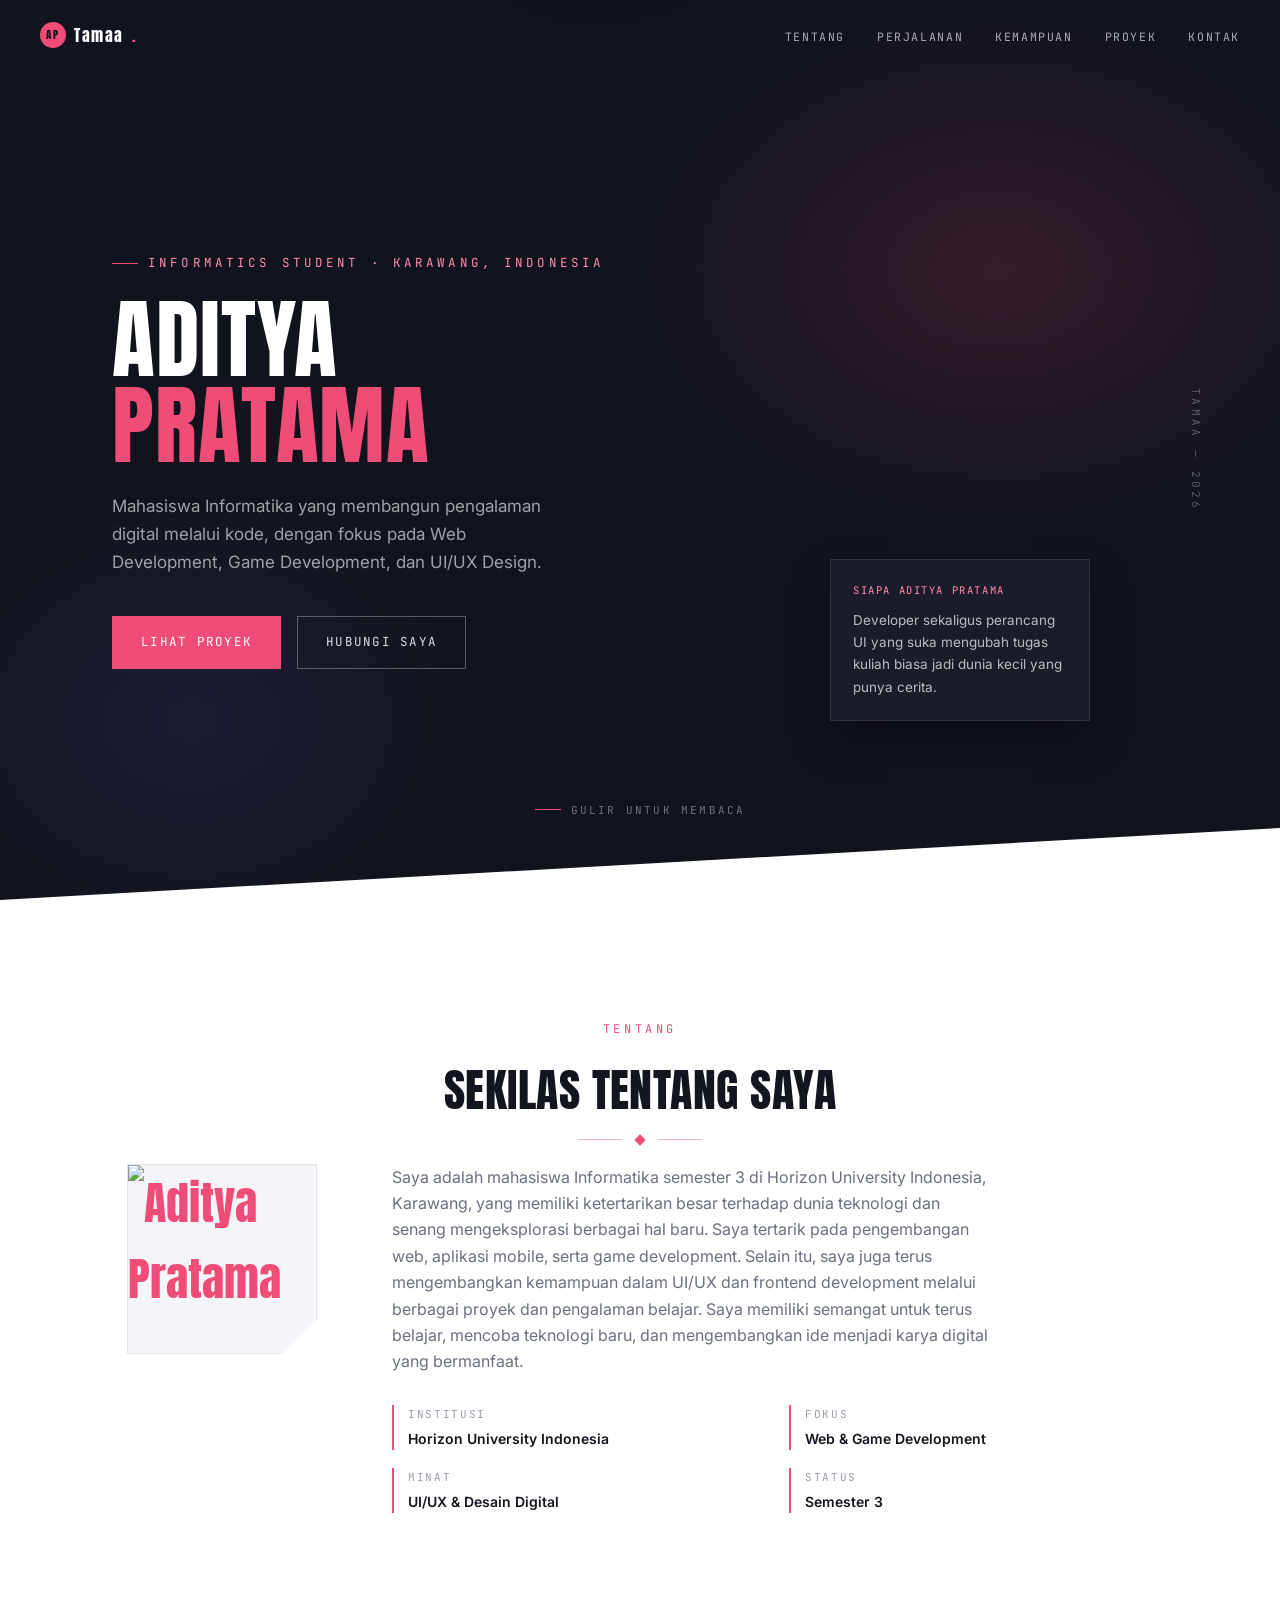
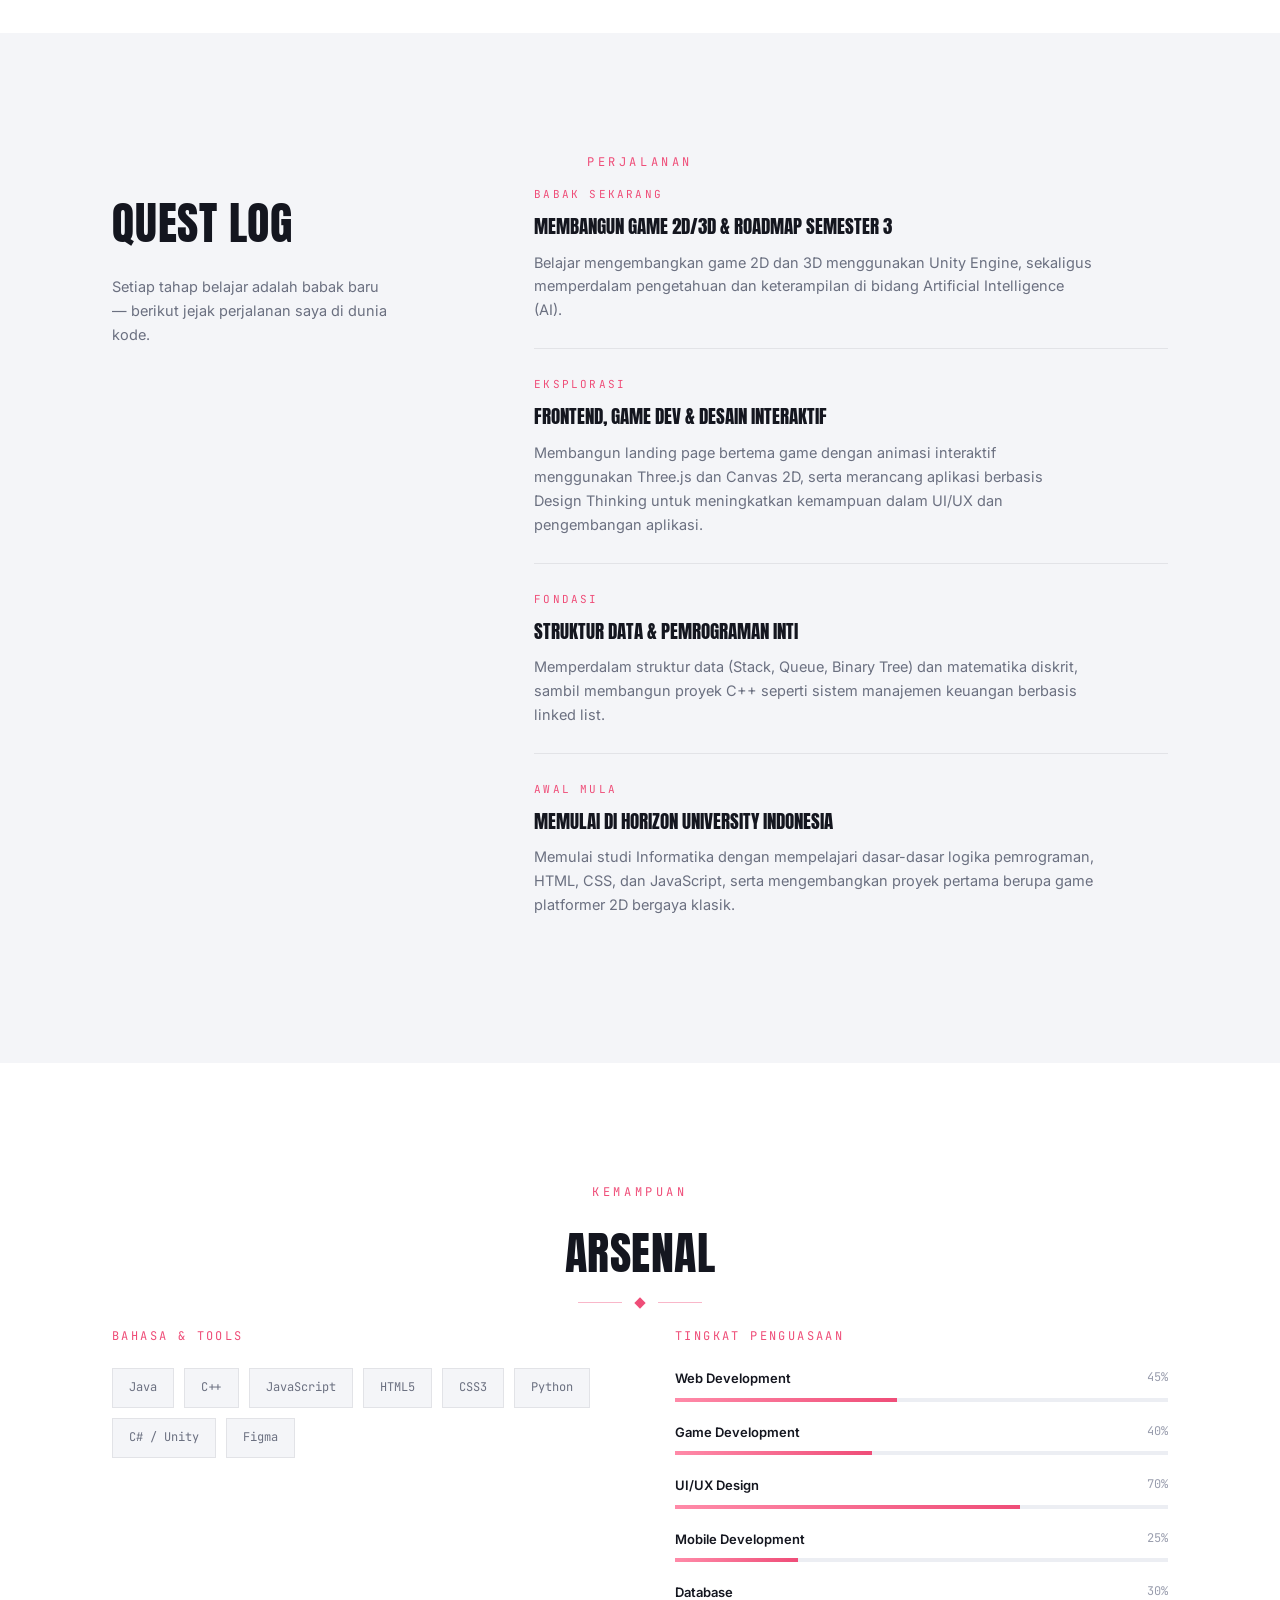
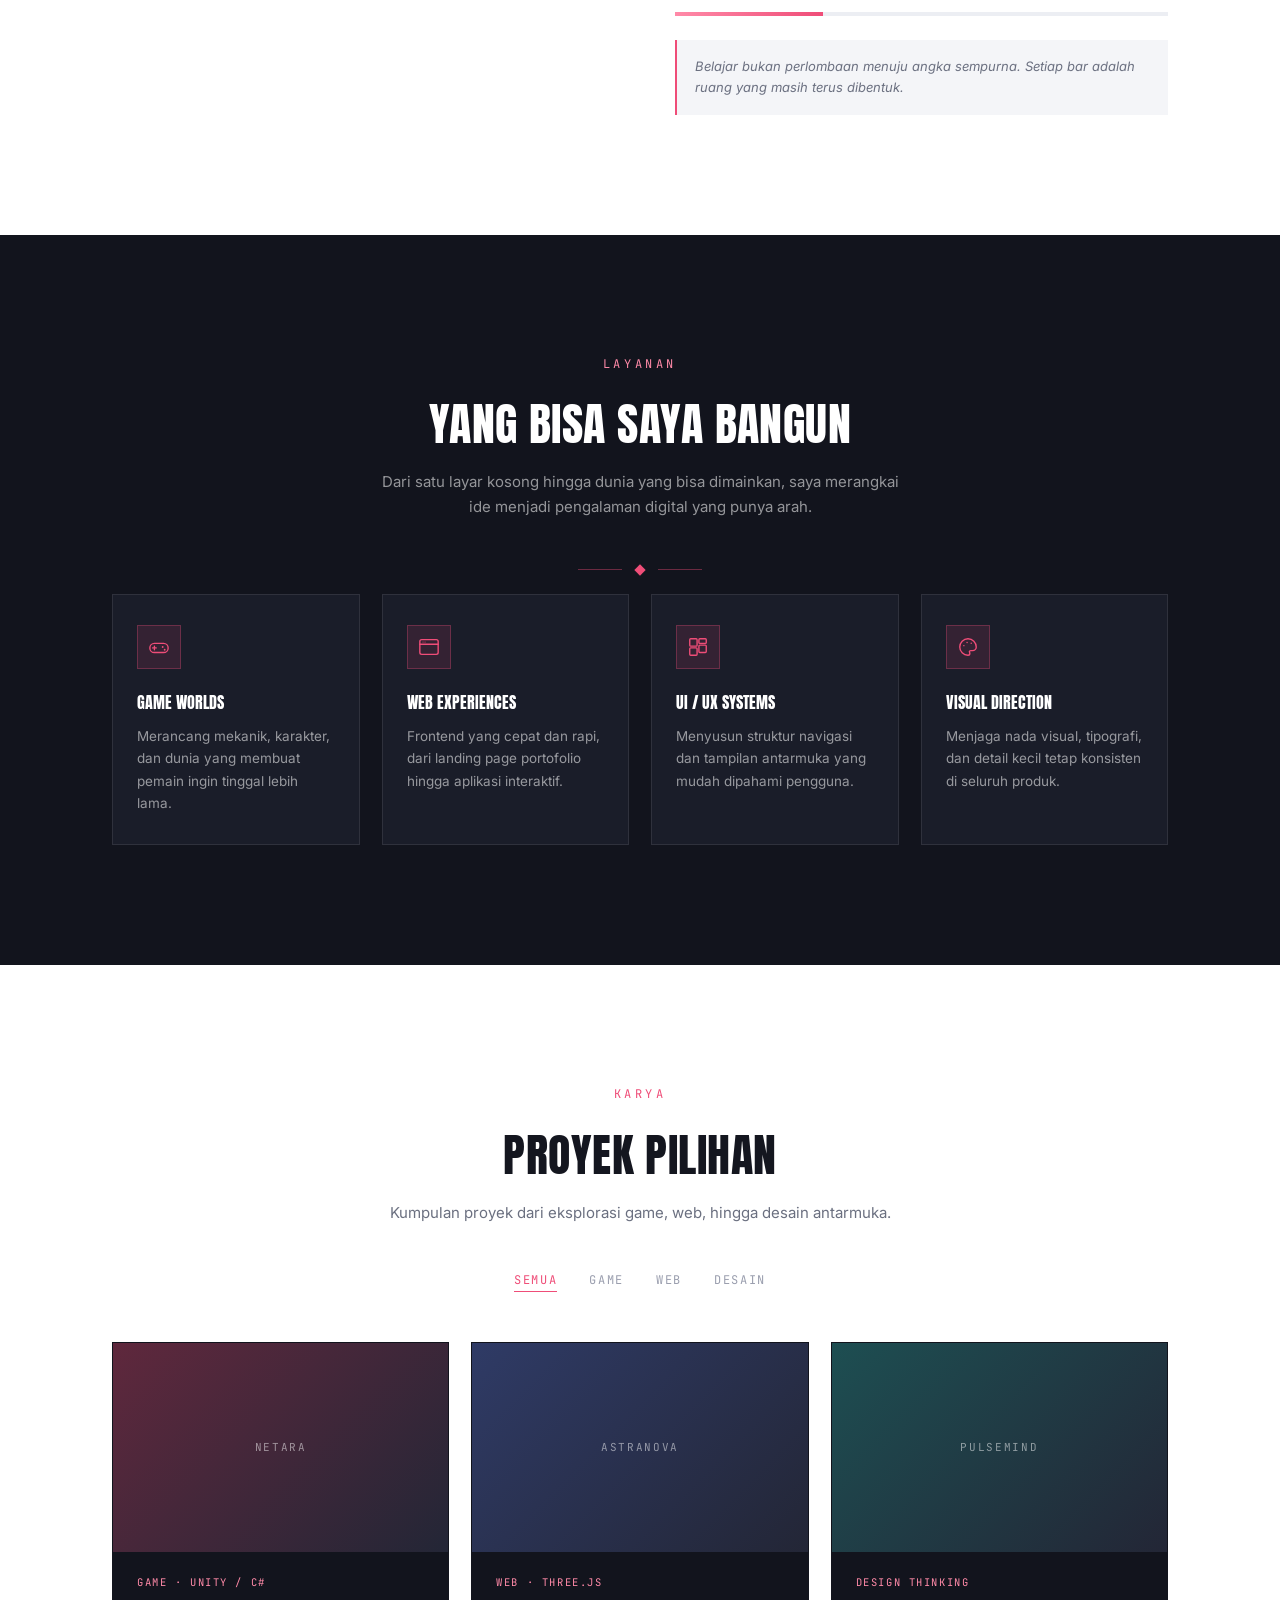
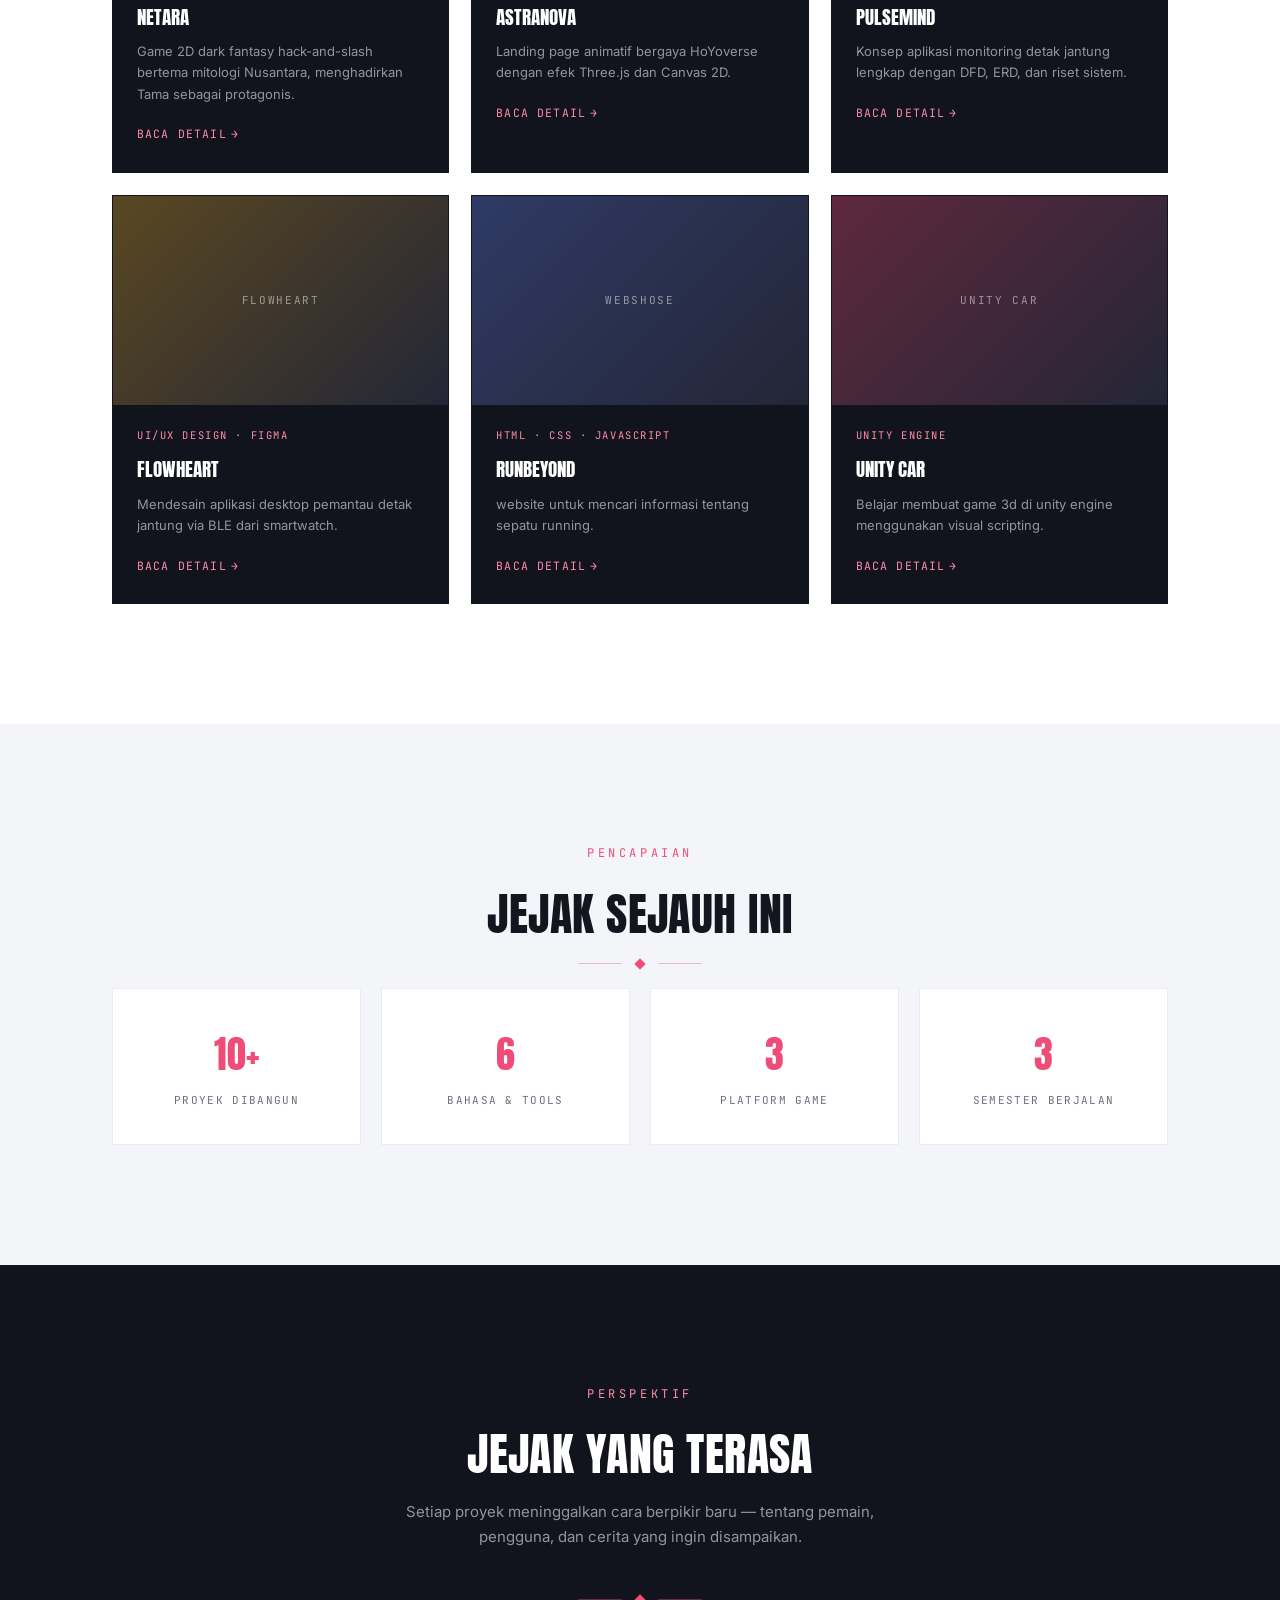
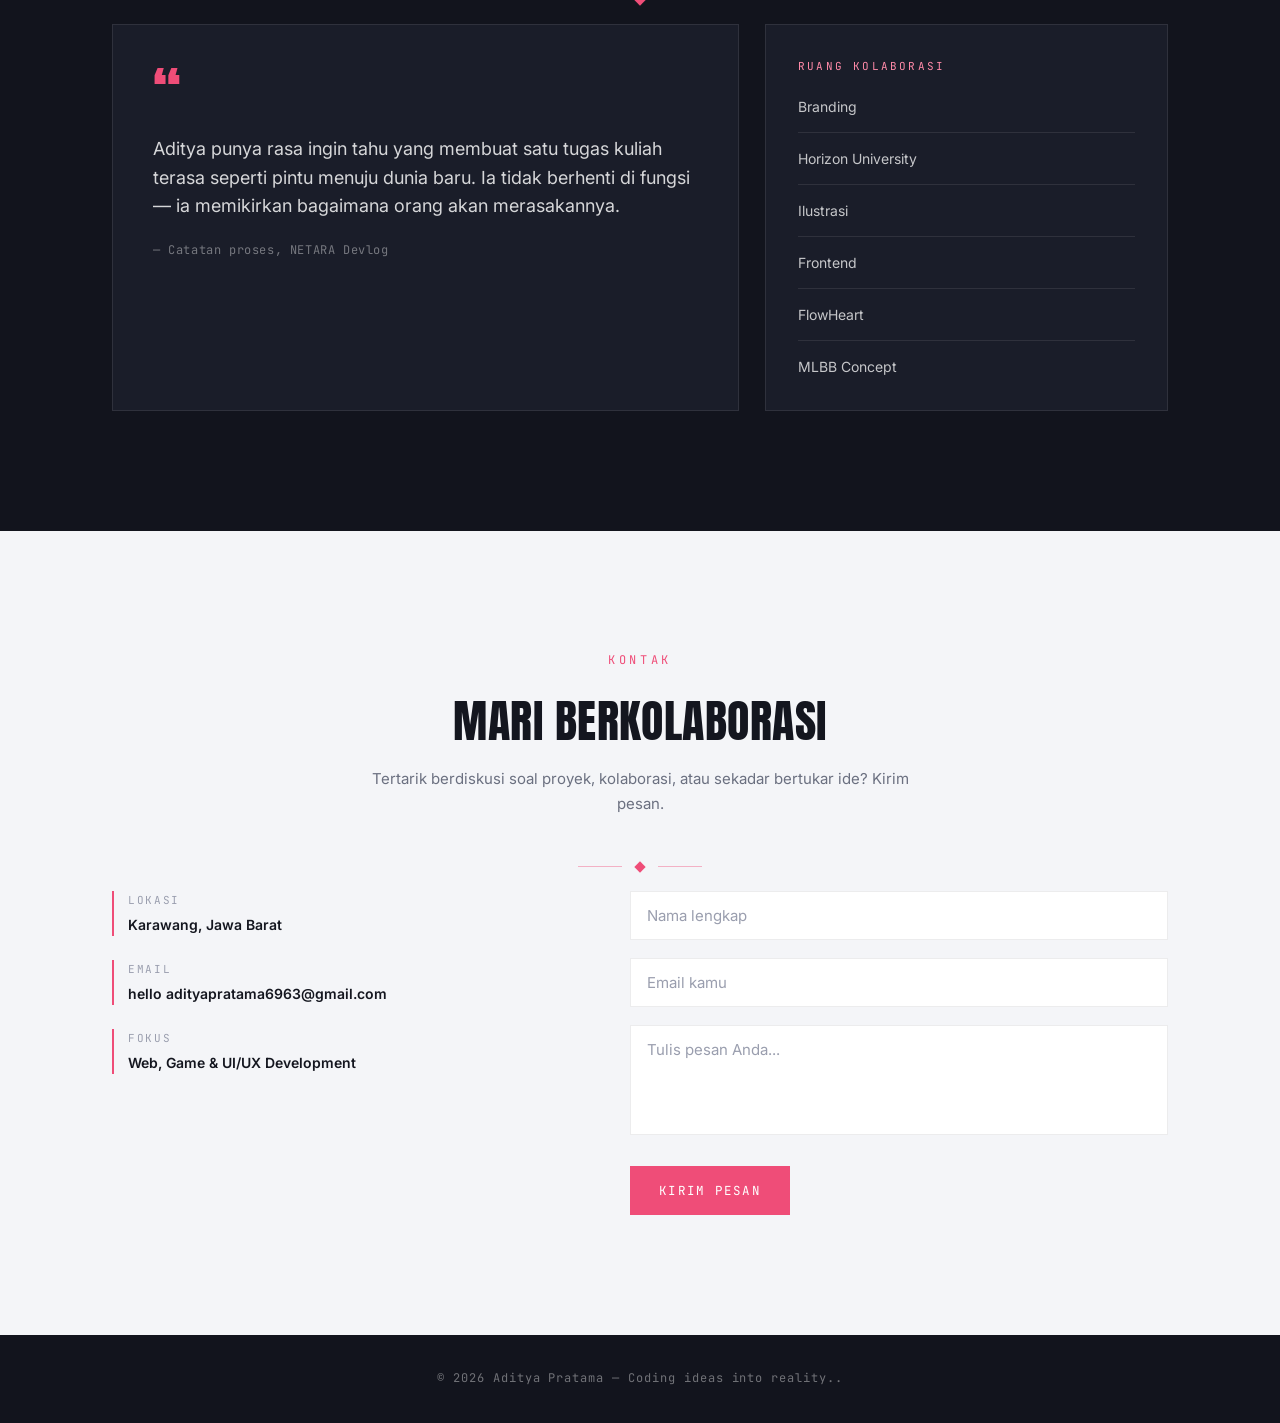
==== index.html @ a44cfbad "upload website" ====
<!DOCTYPE html>
<html lang="id">
<head>
<meta charset="UTF-8">
<meta name="viewport" content="width=device-width, initial-scale=1.0">
<title>Aditya Pratama — Developer & Game Designer</title>
<link rel="preconnect" href="https://fonts.googleapis.com">
<link href="https://fonts.googleapis.com/css2?family=Anton&family=Inter:wght@400;500;600;700;800&family=JetBrains+Mono:wght@400;500;600;700&display=swap" rel="stylesheet">
<link rel="stylesheet" href="style.css">
</head>
<body>

<header id="siteHeader">
  <a href="#" class="logo"><span class="logo-mark">AP</span> Tamaa<span class="dot">.</span></a>
  <nav id="nav">
    <ul>
      <li><a href="#about">Tentang</a></li>
      <li><a href="#quests">Perjalanan</a></li>
      <li><a href="#arsenal">Kemampuan</a></li>
      <li><a href="#projects">Proyek</a></li>
      <li><a href="#contact">Kontak</a></li>
    </ul>
  </nav>
  <button class="nav-toggle" id="navToggle" aria-label="Buka menu">
    <span></span><span></span><span></span>
  </button>
</header>

<section class="hero">
  <div class="hero-glow" aria-hidden="true"></div>
  <div class="hero-side-label" aria-hidden="true">TAMAA — 2026</div>
  <div class="hero-inner">
    <div class="hero-main">
      <div class="hero-tag">Informatics Student · Karawang, Indonesia</div>
      <h1 class="hero-name">Aditya<br><span class="accent">Pratama</span></h1>
      <p class="hero-role">Mahasiswa Informatika yang membangun pengalaman digital melalui kode, dengan fokus pada Web Development, Game Development, dan UI/UX Design.</p>
      <div class="hero-actions">
        <a href="#projects" class="btn">Lihat Proyek</a>
        <a href="#contact" class="btn ghost">Hubungi Saya</a>
      </div>
    </div>
    <div class="hero-visual">
      <div class="hero-photo" aria-hidden="true">
        <img src="images/aditya-pratama.png" alt="Aditya Pratama">
      </div>
      <div class="floating-card">
        <span class="fc-eyebrow">Siapa Aditya Pratama</span>
        <p>Developer sekaligus perancang UI yang suka mengubah tugas kuliah biasa jadi dunia kecil yang punya cerita.</p>
      </div>
    </div>
  </div>
  <div class="hero-scroll"><div class="line"></div>Gulir untuk membaca</div>
</section>

<section id="about">
  <div class="wrap">
    <span class="eyebrow">Tentang</span>
    <h2 class="section-title">Sekilas Tentang Saya</h2>
    <div class="ornament"><div class="bar"></div><div class="gem"></div><div class="bar"></div></div>

    <div class="about-grid reveal">
      <div class="avatar-wrap">
        <div class="avatar"><img src="images/aditya-avatar.jpg" alt="Aditya Pratama"></div>
      </div>
      <div class="about-text">
        <p>Saya adalah mahasiswa Informatika semester 3 di Horizon University Indonesia, Karawang, yang memiliki ketertarikan besar terhadap dunia teknologi dan senang mengeksplorasi berbagai hal baru. Saya tertarik pada pengembangan web, aplikasi mobile, serta game development. Selain itu, saya juga terus mengembangkan kemampuan dalam UI/UX dan frontend development melalui berbagai proyek dan pengalaman belajar. Saya memiliki semangat untuk terus belajar, mencoba teknologi baru, dan mengembangkan ide menjadi karya digital yang bermanfaat.
</p>
        <div class="about-facts">
          <div class="fact"><div class="k">Institusi</div><div class="v">Horizon University Indonesia</div></div>
          <div class="fact"><div class="k">Fokus</div><div class="v">Web & Game Development</div></div>
          <div class="fact"><div class="k">Minat</div><div class="v">UI/UX & Desain Digital</div></div>
          <div class="fact"><div class="k">Status</div><div class="v">Semester 3</div></div>
        </div>
      </div>
    </div>
  </div>
</section>

<section id="quests" class="questlog">
  <div class="wrap">
    <span class="eyebrow">Perjalanan</span>
    <div class="quest-layout reveal">
      <div class="quest-intro">
        <h2 class="section-title left">Quest Log</h2>
        <p>Setiap tahap belajar adalah babak baru — berikut jejak perjalanan saya di dunia kode.</p>
      </div>
      <div class="quest-list">
        <div class="quest">
          <div class="quest-chapter">Babak Sekarang</div>
          <h3>Membangun Game 2D/3D & Roadmap Semester 3</h3>
          <p>Belajar mengembangkan game 2D dan 3D menggunakan Unity Engine, sekaligus memperdalam pengetahuan dan keterampilan di bidang Artificial Intelligence (AI).</p>
        </div>
        <div class="quest">
          <div class="quest-chapter">Eksplorasi</div>
          <h3>Frontend, Game Dev & Desain Interaktif</h3>
          <p>Membangun landing page bertema game dengan animasi interaktif menggunakan Three.js dan Canvas 2D, serta merancang aplikasi berbasis Design Thinking untuk meningkatkan kemampuan dalam UI/UX dan pengembangan aplikasi.</p>
        </div>
        <div class="quest">
          <div class="quest-chapter">Fondasi</div>
          <h3>Struktur Data & Pemrograman Inti</h3>
          <p>Memperdalam struktur data (Stack, Queue, Binary Tree) dan matematika diskrit, sambil membangun proyek C++ seperti sistem manajemen keuangan berbasis linked list.</p>
        </div>
        <div class="quest">
          <div class="quest-chapter">Awal Mula</div>
          <h3>Memulai di Horizon University Indonesia</h3>
          <p>Memulai studi Informatika dengan mempelajari dasar-dasar logika pemrograman, HTML, CSS, dan JavaScript, serta mengembangkan proyek pertama berupa game platformer 2D bergaya klasik.</p>
        </div>
      </div>
    </div>
  </div>
</section>

<section id="arsenal">
  <div class="wrap">
    <span class="eyebrow">Kemampuan</span>
    <h2 class="section-title">Arsenal</h2>
    <div class="ornament"><div class="bar"></div><div class="gem"></div><div class="bar"></div></div>

    <div class="arsenal-grid reveal">
      <div>
        <div class="arsenal-heading">Bahasa & Tools</div>
        <div class="tag-cloud">
          <div class="tag">Java</div>
          <div class="tag">C++</div>
          <div class="tag">JavaScript</div>
          <div class="tag">HTML5</div>
          <div class="tag">CSS3</div>
          <div class="tag">Python</div>
          <div class="tag">C# / Unity</div>
          <div class="tag">Figma</div>
          
        </div>
      </div>
      <div>
        <div class="arsenal-heading">Tingkat Penguasaan</div>
        <div class="bars">
          <div class="bar-row">
            <div class="bar-label"><span>Web Development</span><span>45%</span></div>
            <div class="bar-track"><div class="bar-fill" data-w="45"></div></div>
          </div>
          <div class="bar-row">
            <div class="bar-label"><span>Game Development</span><span>40%</span></div>
            <div class="bar-track"><div class="bar-fill" data-w="40"></div></div>
          </div>
          <div class="bar-row">
            <div class="bar-label"><span>UI/UX Design</span><span>70%</span></div>
            <div class="bar-track"><div class="bar-fill" data-w="70"></div></div>
          </div>
          <div class="bar-row">
            <div class="bar-label"><span>Mobile Development</span><span>25%</span></div>
            <div class="bar-track"><div class="bar-fill" data-w="25"></div></div>
          </div>
          <div class="bar-row">
            <div class="bar-label"><span>Database</span><span>30%</span></div>
            <div class="bar-track"><div class="bar-fill" data-w="30"></div></div>
          </div>
        </div>
        <div class="quote-box">Belajar bukan perlombaan menuju angka sempurna. Setiap bar adalah ruang yang masih terus dibentuk.</div>
      </div>
    </div>
  </div>
</section>

<section id="services" class="services">
  <div class="wrap">
    <span class="eyebrow">Layanan</span>
    <h2 class="section-title">Yang Bisa Saya Bangun</h2>
    <p class="section-sub">Dari satu layar kosong hingga dunia yang bisa dimainkan, saya merangkai ide menjadi pengalaman digital yang punya arah.</p>
    <div class="ornament"><div class="bar"></div><div class="gem"></div><div class="bar"></div></div>

    <div class="services-grid reveal">
      <div class="service-card">
        <div class="service-icon">
          <svg viewBox="0 0 24 24" fill="none" stroke="currentColor" stroke-width="1.5" stroke-linecap="round" stroke-linejoin="round">
            <rect x="2" y="8" width="20" height="10" rx="5"/>
            <line x1="7" y1="11" x2="7" y2="15"/>
            <line x1="5" y1="13" x2="9" y2="13"/>
            <circle cx="16" cy="12" r="1" fill="currentColor" stroke="none"/>
            <circle cx="18.2" cy="15" r="1" fill="currentColor" stroke="none"/>
          </svg>
        </div>
        <h3>Game Worlds</h3>
        <p>Merancang mekanik, karakter, dan dunia yang membuat pemain ingin tinggal lebih lama.</p>
      </div>
      <div class="service-card">
        <div class="service-icon">
          <svg viewBox="0 0 24 24" fill="none" stroke="currentColor" stroke-width="1.5" stroke-linecap="round" stroke-linejoin="round">
            <rect x="2" y="4" width="20" height="16" rx="2"/>
            <line x1="2" y1="9" x2="22" y2="9"/>
            <circle cx="5.5" cy="6.5" r=".6" fill="currentColor" stroke="none"/>
            <circle cx="7.7" cy="6.5" r=".6" fill="currentColor" stroke="none"/>
          </svg>
        </div>
        <h3>Web Experiences</h3>
        <p>Frontend yang cepat dan rapi, dari landing page portofolio hingga aplikasi interaktif.</p>
      </div>
      <div class="service-card">
        <div class="service-icon">
          <svg viewBox="0 0 24 24" fill="none" stroke="currentColor" stroke-width="1.5" stroke-linecap="round" stroke-linejoin="round">
            <rect x="3" y="3" width="8" height="8" rx="1"/>
            <rect x="13" y="3" width="8" height="5" rx="1"/>
            <rect x="13" y="10" width="8" height="8" rx="1"/>
            <rect x="3" y="13" width="8" height="8" rx="1"/>
          </svg>
        </div>
        <h3>UI / UX Systems</h3>
        <p>Menyusun struktur navigasi dan tampilan antarmuka yang mudah dipahami pengguna.</p>
      </div>
      <div class="service-card">
        <div class="service-icon">
          <svg viewBox="0 0 24 24" fill="none" stroke="currentColor" stroke-width="1.5" stroke-linecap="round" stroke-linejoin="round">
            <path d="M12 3a9 9 0 1 0 0 18c1.5 0 2-1 2-2s-.5-1.5-.5-2 .5-1 1.5-1h2a4 4 0 0 0 4-4c0-5-4-9-9-9z"/>
            <circle cx="7.5" cy="10.5" r=".8" fill="currentColor" stroke="none"/>
            <circle cx="11" cy="7" r=".8" fill="currentColor" stroke="none"/>
            <circle cx="15.5" cy="8" r=".8" fill="currentColor" stroke="none"/>
          </svg>
        </div>
        <h3>Visual Direction</h3>
        <p>Menjaga nada visual, tipografi, dan detail kecil tetap konsisten di seluruh produk.</p>
      </div>
    </div>
  </div>
</section>

<section id="projects">
  <div class="wrap">
    <span class="eyebrow">Karya</span>
    <h2 class="section-title">Proyek Pilihan</h2>
    <p class="section-sub">Kumpulan proyek dari eksplorasi game, web, hingga desain antarmuka.</p>

    <div class="filters">
      <button class="filter-btn active" data-filter="all">Semua</button>
      <button class="filter-btn" data-filter="game">Game</button>
      <button class="filter-btn" data-filter="web">Web</button>
      <button class="filter-btn" data-filter="design">Desain</button>
    </div>

    <div class="project-grid">
      <div class="project-card proj-reveal" data-cat="game">
        <div class="p-image ph-1"><img src="images/netara.jpg" alt="NETARA" onerror="this.style.display='none'" onload="this.nextElementSibling.style.display='none'"><span class="ph-label">NETARA</span></div>
        <div class="p-body">
          <div class="p-tag">Game · Unity / C#</div>
          <h3>NETARA</h3>
          <p>Game 2D dark fantasy hack-and-slash bertema mitologi Nusantara, menghadirkan Tama sebagai protagonis.</p>
          <span class="p-link">Baca Detail <i>→</i></span>
        </div>
      </div>
      <div class="project-card proj-reveal" data-cat="web design">
        <div class="p-image ph-2"><img src="images/astranova.jpg" alt="ASTRANOVA" onerror="this.style.display='none'" onload="this.nextElementSibling.style.display='none'"><span class="ph-label">ASTRANOVA</span></div>
        <div class="p-body">
          <div class="p-tag">Web · Three.js</div>
          <h3>ASTRANOVA</h3>
          <p>Landing page animatif bergaya HoYoverse dengan efek Three.js dan Canvas 2D.</p>
          <span class="p-link">Baca Detail <i>→</i></span>
        </div>
      </div>
      <div class="project-card proj-reveal" data-cat="design web">
        <div class="p-image ph-3"><img src="images/pulsemind.jpg" alt="PulseMind" onerror="this.style.display='none'" onload="this.nextElementSibling.style.display='none'"><span class="ph-label">PulseMind</span></div>
        <div class="p-body">
          <div class="p-tag">Design Thinking</div>
          <h3>PulseMind</h3>
          <p>Konsep aplikasi monitoring detak jantung lengkap dengan DFD, ERD, dan riset sistem.</p>
          <span class="p-link">Baca Detail <i>→</i></span>
        </div>
      </div>
      <div class="project-card proj-reveal" data-cat="web">
        <div class="p-image ph-4"><img src="images/flowheart.png" alt="FlowHeart" onerror="this.style.display='none'" onload="this.nextElementSibling.style.display='none'"><span class="ph-label">FlowHeart</span></div>
        <div class="p-body">
          <div class="p-tag">UI/UX DESIGN · FIGMA </div>
          <h3>FlowHeart</h3>
          <p>Mendesain aplikasi desktop pemantau detak jantung via BLE dari smartwatch.</p>
          <span class="p-link">Baca Detail <i>→</i></span>
        </div>
      </div>
      <div class="project-card proj-reveal" data-cat="web design">
        <div class="p-image ph-2"><img src="images/webshose.png" alt="webshose" onerror="this.style.display='none'" onload="this.nextElementSibling.style.display='none'"><span class="ph-label">webshose</span></div>
        <div class="p-body">
          <div class="p-tag">html · css · javascript </div>
          <h3>RunBeyond</h3>
          <p>website untuk mencari informasi tentang sepatu running.</p>
          <span class="p-link">Baca Detail <i>→</i></span>
        </div>
      </div>
      <div class="project-card proj-reveal" data-cat="game">
        <div class="p-image ph-1"><img src="images/unity-car.png" alt="unity car" onerror="this.style.display='none'" onload="this.nextElementSibling.style.display='none'"><span class="ph-label">unity car</span></div>
        <div class="p-body">
          <div class="p-tag">unity engine</div>
          <h3>unity car</h3>
          <p>Belajar membuat game 3d di unity engine menggunakan visual scripting.</p>
          <span class="p-link">Baca Detail <i>→</i></span>
        </div>
      </div>
    </div>
  </div>
</section>

<section class="achievements">
  <div class="wrap">
    <span class="eyebrow">Pencapaian</span>
    <h2 class="section-title">Jejak Sejauh Ini</h2>
    <div class="ornament"><div class="bar"></div><div class="gem"></div><div class="bar"></div></div>
    <div class="ach-grid reveal">
      <div class="ach-item"><div class="ach-num">10+</div><div class="ach-label">Proyek Dibangun</div></div>
      <div class="ach-item"><div class="ach-num">6</div><div class="ach-label">Bahasa & Tools</div></div>
      <div class="ach-item"><div class="ach-num">3</div><div class="ach-label">Platform Game</div></div>
      <div class="ach-item"><div class="ach-num">3</div><div class="ach-label">Semester Berjalan</div></div>
    </div>
  </div>
</section>

<section class="testimonial">
  <div class="wrap">
    <span class="eyebrow">Perspektif</span>
    <h2 class="section-title">Jejak Yang Terasa</h2>
    <p class="section-sub">Setiap proyek meninggalkan cara berpikir baru — tentang pemain, pengguna, dan cerita yang ingin disampaikan.</p>
    <div class="ornament"><div class="bar"></div><div class="gem"></div><div class="bar"></div></div>

    <div class="testimonial-grid reveal">
      <div class="quote-card">
        <span class="quote-mark">“</span>
        <p>Aditya punya rasa ingin tahu yang membuat satu tugas kuliah terasa seperti pintu menuju dunia baru. Ia tidak berhenti di fungsi — ia memikirkan bagaimana orang akan merasakannya.</p>
        <div class="quote-by">— Catatan proses, NETARA Devlog</div>
      </div>
      <div class="collab-card">
        <div class="collab-heading">Ruang Kolaborasi</div>
        <ul class="collab-list">
          <li>Branding</li>
          <li>Horizon University</li>
          <li>Ilustrasi</li>
          <li>Frontend</li>
          <li>FlowHeart</li>
          <li>MLBB Concept</li>
        </ul>
      </div>
    </div>
  </div>
</section>

<section id="contact">
  <div class="wrap">
    <span class="eyebrow">Kontak</span>
    <h2 class="section-title">Mari Berkolaborasi</h2>
    <p class="section-sub">Tertarik berdiskusi soal proyek, kolaborasi, atau sekadar bertukar ide? Kirim pesan.</p>
    <div class="ornament"><div class="bar"></div><div class="gem"></div><div class="bar"></div></div>

    <div class="contact-grid reveal">
      <div class="contact-info">
        <div class="fact"><div class="k">Lokasi</div><div class="v">Karawang, Jawa Barat</div></div>
        <div class="fact"><div class="k">Email</div><div class="v">hello adityapratama6963@gmail.com</div></div>
        <div class="fact"><div class="k">Fokus</div><div class="v">Web, Game & UI/UX Development</div></div>
      </div>
      <form onsubmit="return false;">
        <div class="field"><input type="text" placeholder="Nama lengkap"></div>
        <div class="field"><input type="email" placeholder="Email kamu"></div>
        <div class="field"><textarea placeholder="Tulis pesan Anda..."></textarea></div>
        <button class="btn send-btn" type="submit">Kirim Pesan</button>
      </form>
    </div>
  </div>
</section>

<footer>
  © 2026 Aditya Pratama — Coding ideas into reality..
</footer>

<script src="script.js" defer></script>
</body>
</html>
---- style.css ----
:root{
  --navy:#12141d;
  --navy-2:#1a1d29;
  --navy-3:#232636;
  --white:#ffffff;
  --offwhite:#f4f5f8;
  --offwhite-2:#eceef3;
  --ink:#14161f;
  --gray-500:#6b7080;
  --gray-300:#9a9eae;
  --pink:#ef4d78;
  --pink-soft:#ff8aa8;
  --line:rgba(20,22,31,0.08);
  --line-dark:rgba(255,255,255,0.09);
  --line-strong:rgba(239,77,120,0.4);
}

*{margin:0;padding:0;box-sizing:border-box;}
html{scroll-behavior:smooth;}
body{
  background:var(--white);
  color:var(--ink);
  font-family:'Inter',sans-serif;
  line-height:1.65;
  overflow-x:hidden;
}
::selection{background:var(--pink-soft);color:var(--white);}

h1,h2,h3{font-family:'Anton',sans-serif;font-weight:400;letter-spacing:.01em;text-transform:uppercase;}
a{color:inherit;text-decoration:none;}
.wrap{max-width:1120px;margin:0 auto;padding:0 32px;}

/* ---------- NAV ---------- */
header{
  position:fixed;top:0;left:0;right:0;z-index:100;
  display:flex;align-items:center;justify-content:space-between;
  padding:22px 40px;
  background:rgba(18,20,29,0);
  transition:background .3s ease, padding .3s ease, box-shadow .3s ease;
}
header.scrolled{background:rgba(18,20,29,.92);backdrop-filter:blur(8px);padding:16px 40px;box-shadow:0 1px 0 var(--line-dark);}
.logo{display:flex;align-items:center;gap:8px;font-family:'Anton',sans-serif;font-size:16px;letter-spacing:.1em;color:var(--white);}
.logo-mark{
  width:26px;height:26px;border-radius:50%;background:var(--pink);color:var(--navy);
  display:flex;align-items:center;justify-content:center;font-size:11px;
}
.logo .dot{color:var(--pink);}
nav ul{display:flex;gap:32px;list-style:none;}
nav a{
  font-family:'JetBrains Mono',monospace;font-size:11.5px;letter-spacing:.14em;text-transform:uppercase;
  color:rgba(255,255,255,.65);position:relative;padding-bottom:4px;transition:color .25s ease;
}
nav a::after{content:"";position:absolute;left:0;bottom:0;width:0;height:1px;background:var(--pink);transition:width .3s ease;}
nav a:hover{color:var(--white);}
nav a:hover::after{width:100%;}
.nav-toggle{display:none;flex-direction:column;gap:5px;cursor:pointer;background:none;border:none;}
.nav-toggle span{width:22px;height:2px;background:var(--white);}

/* ---------- ornament ---------- */
.ornament{display:flex;align-items:center;justify-content:center;gap:14px;margin:0 auto 20px;width:fit-content;}
.ornament .bar{width:44px;height:1px;background:var(--line-strong);}
.ornament .gem{width:8px;height:8px;background:var(--pink);transform:rotate(45deg);}
.eyebrow{
  font-family:'JetBrains Mono',monospace;font-size:12px;letter-spacing:.3em;text-transform:uppercase;
  color:var(--pink);text-align:center;display:block;margin-bottom:12px;
}
.section-title{text-align:center;font-size:clamp(30px,4.4vw,46px);color:var(--ink);margin-bottom:8px;}
.section-title.left{text-align:left;}
.section-sub{text-align:center;color:var(--gray-500);max-width:540px;margin:0 auto 46px;font-size:15px;}

section{position:relative;z-index:1;padding:120px 0;background:var(--white);}

/* ---------- HERO ---------- */
.hero{
  min-height:100vh;display:flex;flex-direction:column;justify-content:center;
  position:relative;padding:0;overflow:hidden;background:var(--navy);
  clip-path:polygon(0 0,100% 0,100% 92%,0 100%);
}
.hero-glow{
  position:absolute;inset:0;z-index:0;
  background:
    radial-gradient(600px 420px at 78% 30%, rgba(239,77,120,.16), transparent 60%),
    radial-gradient(500px 400px at 15% 80%, rgba(120,110,255,.10), transparent 55%);
}
.hero-side-label{
  position:absolute;right:22px;top:50%;transform:translateY(-50%) rotate(90deg);
  transform-origin:center;color:rgba(255,255,255,.3);
  font-family:'JetBrains Mono',monospace;font-size:11px;letter-spacing:.3em;
}
.hero-inner{
  position:relative;z-index:1;max-width:1120px;margin:0 auto;padding:140px 32px 60px;width:100%;
  display:grid;grid-template-columns:1.3fr .9fr;gap:40px;align-items:center;
}
.hero-tag{
  font-family:'JetBrains Mono',monospace;color:var(--pink-soft);font-size:12.5px;letter-spacing:.25em;
  text-transform:uppercase;margin-bottom:22px;display:flex;align-items:center;gap:10px;
}
.hero-tag::before{content:"";width:26px;height:1px;background:var(--pink);}
.hero-name{font-size:clamp(44px,7vw,88px);line-height:.98;color:var(--white);}
.hero-name .accent{color:var(--pink);}
.hero-role{
  font-family:'Inter',sans-serif;font-size:clamp(15px,1.6vw,17px);color:rgba(255,255,255,.6);
  margin-top:24px;max-width:460px;
}
.hero-actions{display:flex;gap:16px;margin-top:40px;flex-wrap:wrap;}
.btn{
  font-family:'JetBrains Mono',monospace;font-size:12.5px;letter-spacing:.1em;text-transform:uppercase;
  padding:15px 28px;border:1px solid var(--pink);color:var(--white);background:var(--pink);
  position:relative;overflow:hidden;transition:opacity .3s ease, transform .3s ease;
}
.btn:hover{opacity:.88;transform:translateY(-2px);}
.btn.ghost{background:transparent;border-color:rgba(255,255,255,.3);color:rgba(255,255,255,.85);}
.btn.ghost:hover{border-color:var(--pink);color:var(--pink-soft);}

.hero-visual{position:relative;display:flex;flex-direction:column;align-items:center;gap:26px;min-height:560px;justify-content:center;}
.hero-photo{
  position:absolute;top:-250px;left:50%;transform:translateX(-50%);
  width: 200%;height:200%;z-index:0;
  display:flex;align-items:flex-end;justify-content:center;
}
.hero-photo img{
  width:100%;height:100%;object-fit:contain;object-position:bottom center;
  filter:grayscale(1) contrast(1.08) brightness(.9) drop-shadow(0 20px 30px rgba(0,0,0,.4));
}
.floating-card{
  position:absolute;bottom:20px;z-index:2;
  background:var(--navy-2);border:1px solid var(--line-dark);padding:22px;max-width:260px;
  box-shadow:0 20px 40px rgba(0,0,0,.35);
}
.fc-eyebrow{
  display:block;font-family:'JetBrains Mono',monospace;font-size:10.5px;letter-spacing:.15em;
  text-transform:uppercase;color:var(--pink-soft);margin-bottom:10px;
}
.floating-card p{color:rgba(255,255,255,.7);font-size:13.5px;}

.hero-scroll{
  position:relative;z-index:1;display:flex;align-items:center;gap:10px;margin:0 auto 40px;
  color:rgba(255,255,255,.4);font-family:'JetBrains Mono',monospace;font-size:11px;letter-spacing:.2em;text-transform:uppercase;
}
.hero-scroll .line{width:26px;height:1px;background:var(--pink);}

/* ---------- ABOUT ---------- */
.about-grid{display:grid;grid-template-columns:220px 1fr;gap:60px;align-items:start;}
.avatar-wrap{display:flex;justify-content:center;}
.avatar{
  width:190px;height:190px;background:var(--offwhite);
  border:1px solid var(--line);
  display:flex;align-items:center;justify-content:center;
  font-family:'Anton',sans-serif;font-size:46px;color:var(--pink);
  clip-path:polygon(0 0,100% 0,100% 82%,82% 100%,0 100%);
}
.avatar img{width:100%;height:100%;object-fit:cover;object-position:top center;}
.about-text p{color:var(--gray-500);margin-bottom:16px;max-width:600px;}
.about-text strong{color:var(--ink);}
.about-facts{display:grid;grid-template-columns:1fr 1fr;gap:18px;margin-top:30px;}
.fact{border-left:2px solid var(--pink);padding-left:14px;}
.fact .k{font-family:'JetBrains Mono',monospace;font-size:11px;letter-spacing:.15em;color:var(--gray-300);text-transform:uppercase;}
.fact .v{color:var(--ink);font-size:14px;margin-top:4px;font-weight:600;}

/* ---------- QUEST LOG ---------- */
.questlog{background:var(--offwhite);}
.quest-layout{display:grid;grid-template-columns:.8fr 1.4fr;gap:60px;}
.quest-intro p{color:var(--gray-500);margin-top:14px;max-width:280px;font-size:14.5px;}
.quest-list .quest{border-top:1px solid var(--line);padding:26px 0;}
.quest-list .quest:first-child{border-top:none;padding-top:0;}
.quest-chapter{font-family:'JetBrains Mono',monospace;font-size:11px;letter-spacing:.2em;color:var(--pink);text-transform:uppercase;margin-bottom:8px;}
.quest h3{font-family:'Anton',sans-serif;font-size:19px;color:var(--ink);margin-bottom:8px;letter-spacing:0;}
.quest p{color:var(--gray-500);font-size:14.5px;max-width:560px;}

/* ---------- ARSENAL ---------- */
.arsenal-grid{display:grid;grid-template-columns:1fr 1fr;gap:70px;}
.tag-cloud{display:flex;flex-wrap:wrap;gap:10px;}
.tag{
  font-family:'JetBrains Mono',monospace;font-size:12px;padding:9px 16px;
  border:1px solid var(--line);color:var(--gray-500);background:var(--offwhite);
  transition:all .25s ease;
}
.tag:hover{border-color:var(--pink);color:var(--pink);background:var(--white);}
.bars{display:flex;flex-direction:column;gap:20px;}
.bar-row .bar-label{display:flex;justify-content:space-between;font-size:13px;color:var(--ink);margin-bottom:8px;font-weight:600;}
.bar-row .bar-label span:last-child{color:var(--gray-300);font-family:'JetBrains Mono',monospace;font-size:12px;font-weight:400;}
.bar-track{height:4px;background:var(--offwhite-2);position:relative;overflow:hidden;}
.bar-fill{height:100%;background:linear-gradient(90deg, var(--pink-soft), var(--pink));width:0;transition:width 1.2s cubic-bezier(.16,1,.3,1);}
.arsenal-heading{font-family:'JetBrains Mono',monospace;font-size:12px;letter-spacing:.2em;text-transform:uppercase;color:var(--pink);margin-bottom:22px;}
.quote-box{
  margin-top:24px;padding:16px 18px;background:var(--offwhite);border-left:2px solid var(--pink);
  color:var(--gray-500);font-size:13px;font-style:italic;
}

/* ---------- SERVICES ---------- */
.services{background:var(--navy);}
.services .eyebrow{color:var(--pink-soft);}
.services .section-title{color:var(--white);}
.services .section-sub{color:rgba(255,255,255,.55);}
.services-grid{display:grid;grid-template-columns:repeat(4,1fr);gap:22px;}
.service-card{
  background:var(--navy-2);border:1px solid var(--line-dark);padding:30px 24px;
  transition:transform .3s ease, border-color .3s ease;
}
.service-card:hover{transform:translateY(-4px);border-color:var(--line-strong);}
.service-icon{
  width:44px;height:44px;background:rgba(239,77,120,.12);border:1px solid rgba(239,77,120,.3);
  margin-bottom:20px;display:flex;align-items:center;justify-content:center;color:var(--pink);
}
.service-icon svg{width:22px;height:22px;}
.service-card h3{font-family:'Anton',sans-serif;font-size:16px;color:var(--white);margin-bottom:10px;letter-spacing:0;}
.service-card p{color:rgba(255,255,255,.55);font-size:13.5px;}

/* ---------- PROJECTS ---------- */
.filters{display:flex;justify-content:center;gap:32px;margin-bottom:50px;flex-wrap:wrap;}
.filter-btn{
  font-family:'JetBrains Mono',monospace;font-size:12px;letter-spacing:.14em;text-transform:uppercase;
  color:var(--gray-300);background:none;border:none;cursor:pointer;
  position:relative;padding-bottom:4px;transition:color .25s ease;
}
.filter-btn::after{content:"";position:absolute;left:0;bottom:0;width:0;height:1px;background:var(--pink);transition:width .3s ease;}
.filter-btn:hover{color:var(--ink);}
.filter-btn:hover::after{width:100%;}
.filter-btn.active{color:var(--pink);}
.filter-btn.active::after{width:100%;}
.project-grid{display:grid;grid-template-columns:repeat(3,1fr);gap:22px;}
.project-card{
  position:relative;background:var(--navy);border:1px solid var(--navy);
  overflow:hidden;cursor:pointer;display:flex;flex-direction:column;
  transition:opacity .3s ease, transform .3s ease, box-shadow .3s ease, filter .3s ease;
}
.project-card:hover{transform:translateY(-8px) scale(1.015);box-shadow:0 24px 44px rgba(20,22,31,.28);}
.project-card:hover .p-image img{transform:scale(1.06);}
.project-card:hover .p-link i{transform:translateX(5px);}
.project-card:hover h3{color:var(--pink-soft);}
 

.p-image{position:relative;width:100%;aspect-ratio:16/10;overflow:hidden;background:var(--navy-3);}
.p-image img{width:100%;height:100%;object-fit:cover;display:block;transition:transform .5s ease;}
.p-image .ph-label{
  position:absolute;inset:0;display:flex;align-items:center;justify-content:center;
  font-family:'JetBrains Mono',monospace;font-size:11px;letter-spacing:.15em;text-transform:uppercase;
  color:rgba(255,255,255,.5);text-align:center;padding:0 16px;
}
.p-image.ph-1{background:linear-gradient(135deg, rgba(239,77,120,.35), var(--navy-3));}
.p-image.ph-2{background:linear-gradient(135deg, rgba(108,140,255,.32), var(--navy-3));}
.p-image.ph-3{background:linear-gradient(135deg, rgba(53,201,193,.32), var(--navy-3));}
.p-image.ph-4{background:linear-gradient(135deg, rgba(240,180,41,.32), var(--navy-3));}
.p-body{padding:22px 24px 26px;}

/* staggered entrance */
.proj-reveal{opacity:0;transform:translateY(34px) scale(.96);
  transition:opacity .7s cubic-bezier(.16,1,.3,1), transform .7s cubic-bezier(.16,1,.3,1);}
.proj-reveal.in{opacity:1;transform:translateY(0) scale(1);}
.project-grid .proj-reveal:nth-child(1){transition-delay:0s;}
.project-grid .proj-reveal:nth-child(2){transition-delay:.09s;}
.project-grid .proj-reveal:nth-child(3){transition-delay:.18s;}
.project-grid .proj-reveal:nth-child(4){transition-delay:.27s;}
.project-grid .proj-reveal:nth-child(5){transition-delay:.36s;}
.project-grid .proj-reveal:nth-child(6){transition-delay:.45s;}

/* filter hide/show transition */
.project-card.filter-hide{opacity:0 !important;transform:translateY(14px) scale(.94) !important;
  transition-delay:0s !important;pointer-events:none;}

.p-tag{font-family:'JetBrains Mono',monospace;font-size:10.5px;letter-spacing:.15em;text-transform:uppercase;color:var(--pink-soft);margin-bottom:10px;}
.project-card h3{font-family:'Anton',sans-serif;font-size:19px;color:var(--white);margin-bottom:8px;letter-spacing:0;transition:color .3s ease;}
.project-card p{color:rgba(255,255,255,.55);font-size:13px;margin-bottom:14px;}
.p-link{font-family:'JetBrains Mono',monospace;font-size:11.5px;letter-spacing:.1em;color:var(--pink-soft);text-transform:uppercase;display:inline-flex;align-items:center;gap:4px;}
.p-link i{font-style:normal;display:inline-block;transition:transform .3s ease;}

/* ---------- ACHIEVEMENTS ---------- */
.achievements{background:var(--offwhite);}
.ach-grid{display:grid;grid-template-columns:repeat(4,1fr);gap:20px;text-align:center;}
.ach-item{padding:34px 12px;border:1px solid var(--line);background:var(--white);}
.ach-num{font-family:'Anton',sans-serif;font-size:38px;color:var(--pink);}
.ach-label{font-family:'JetBrains Mono',monospace;font-size:11px;letter-spacing:.12em;text-transform:uppercase;color:var(--gray-500);margin-top:6px;}

/* ---------- TESTIMONIAL ---------- */
.testimonial{background:var(--navy);}
.testimonial .eyebrow{color:var(--pink-soft);}
.testimonial .section-title{color:var(--white);}
.testimonial .section-sub{color:rgba(255,255,255,.55);}
.testimonial-grid{display:grid;grid-template-columns:1.4fr .9fr;gap:26px;}
.quote-card{background:var(--navy-2);border:1px solid var(--line-dark);padding:40px;position:relative;}
.quote-mark{font-family:'Anton',sans-serif;font-size:60px;color:var(--pink);line-height:1;display:block;margin-bottom:10px;}
.quote-card p{color:rgba(255,255,255,.82);font-size:18px;line-height:1.6;margin-bottom:20px;}
.quote-by{font-family:'JetBrains Mono',monospace;font-size:12px;color:rgba(255,255,255,.4);letter-spacing:.05em;}
.collab-card{background:var(--navy-2);border:1px solid var(--line-dark);padding:32px;}
.collab-heading{font-family:'JetBrains Mono',monospace;font-size:11px;letter-spacing:.2em;text-transform:uppercase;color:var(--pink-soft);margin-bottom:20px;}
.collab-list{list-style:none;display:flex;flex-direction:column;gap:14px;}
.collab-list li{
  color:rgba(255,255,255,.75);font-size:14px;padding-bottom:14px;border-bottom:1px solid var(--line-dark);
}
.collab-list li:last-child{border-bottom:none;padding-bottom:0;}

/* ---------- CONTACT ---------- */
#contact{background:var(--offwhite);}
.contact-grid{display:grid;grid-template-columns:1fr 1.2fr;gap:70px;}
.contact-info .fact{margin-bottom:24px;}
form{display:flex;flex-direction:column;gap:18px;}
.field{position:relative;}
input,textarea{
  width:100%;background:var(--white);border:1px solid var(--line);
  color:var(--ink);font-family:'Inter',sans-serif;font-size:15px;padding:14px 16px;outline:none;
  transition:border-color .3s ease;
}
input::placeholder,textarea::placeholder{color:var(--gray-300);}
input:focus,textarea:focus{border-color:var(--pink);}
textarea{resize:none;min-height:110px;}
.send-btn{align-self:flex-start;margin-top:6px;}

footer{
  padding:34px 0;text-align:center;background:var(--navy);
  color:rgba(255,255,255,.4);font-family:'JetBrains Mono',monospace;font-size:12px;letter-spacing:.08em;
}

.reveal{opacity:0;transform:translateY(24px);transition:opacity .8s ease, transform .8s ease;}
.reveal.in{opacity:1;transform:translateY(0);}

@media (max-width:900px){
  .hero-inner{grid-template-columns:1fr;}
  .hero-visual{align-items:flex-start;}
  .services-grid{grid-template-columns:1fr 1fr;}
  .project-grid{grid-template-columns:1fr 1fr;}
}

@media (max-width:820px){
  nav{position:fixed;top:0;right:0;height:100vh;width:70%;background:var(--navy);
    flex-direction:column;padding:100px 40px;transform:translateX(100%);transition:transform .35s ease;}
  nav.open{transform:translateX(0);}
  nav ul{flex-direction:column;gap:26px;}
  .nav-toggle{display:flex;}
  .about-grid,.arsenal-grid,.contact-grid,.quest-layout,.testimonial-grid{grid-template-columns:1fr;}
  .services-grid,.project-grid{grid-template-columns:1fr;}
  .ach-grid{grid-template-columns:1fr 1fr;}
  section{padding:80px 0;}
  .hero-side-label{display:none;}
}
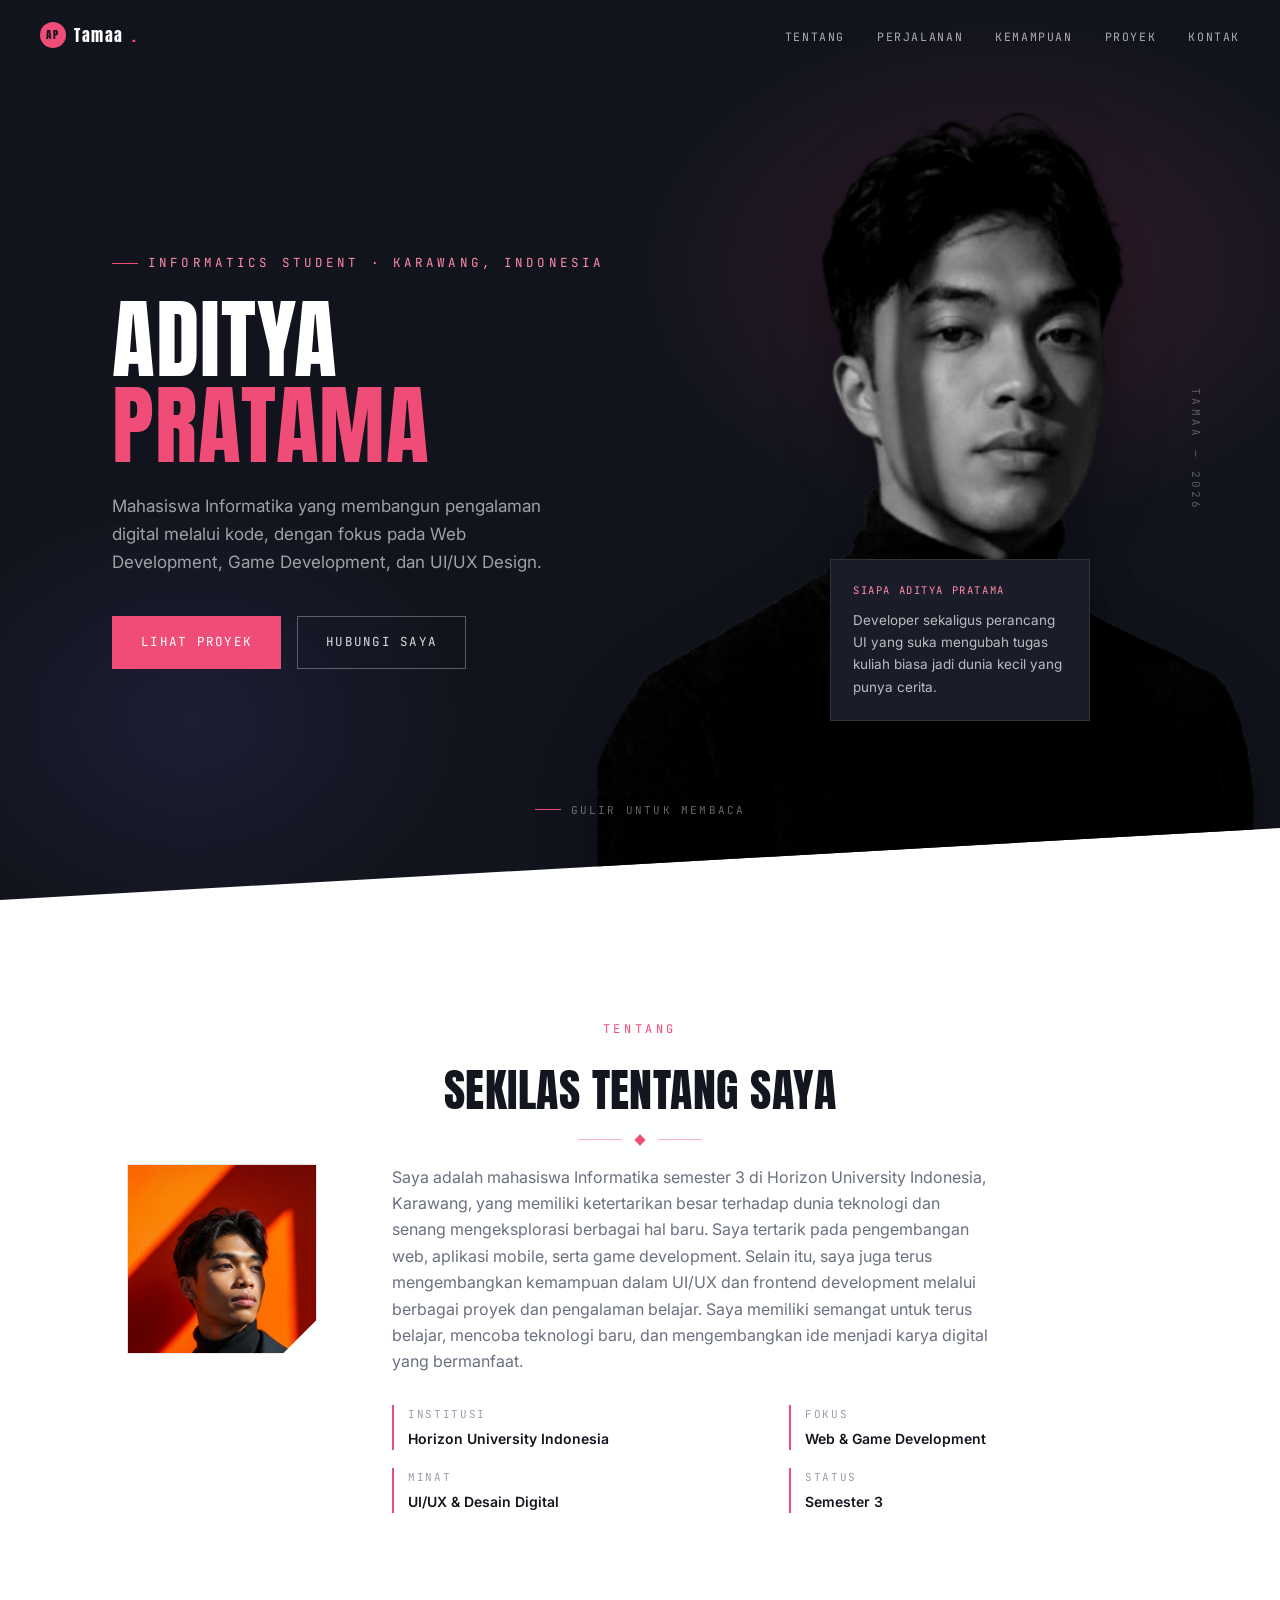
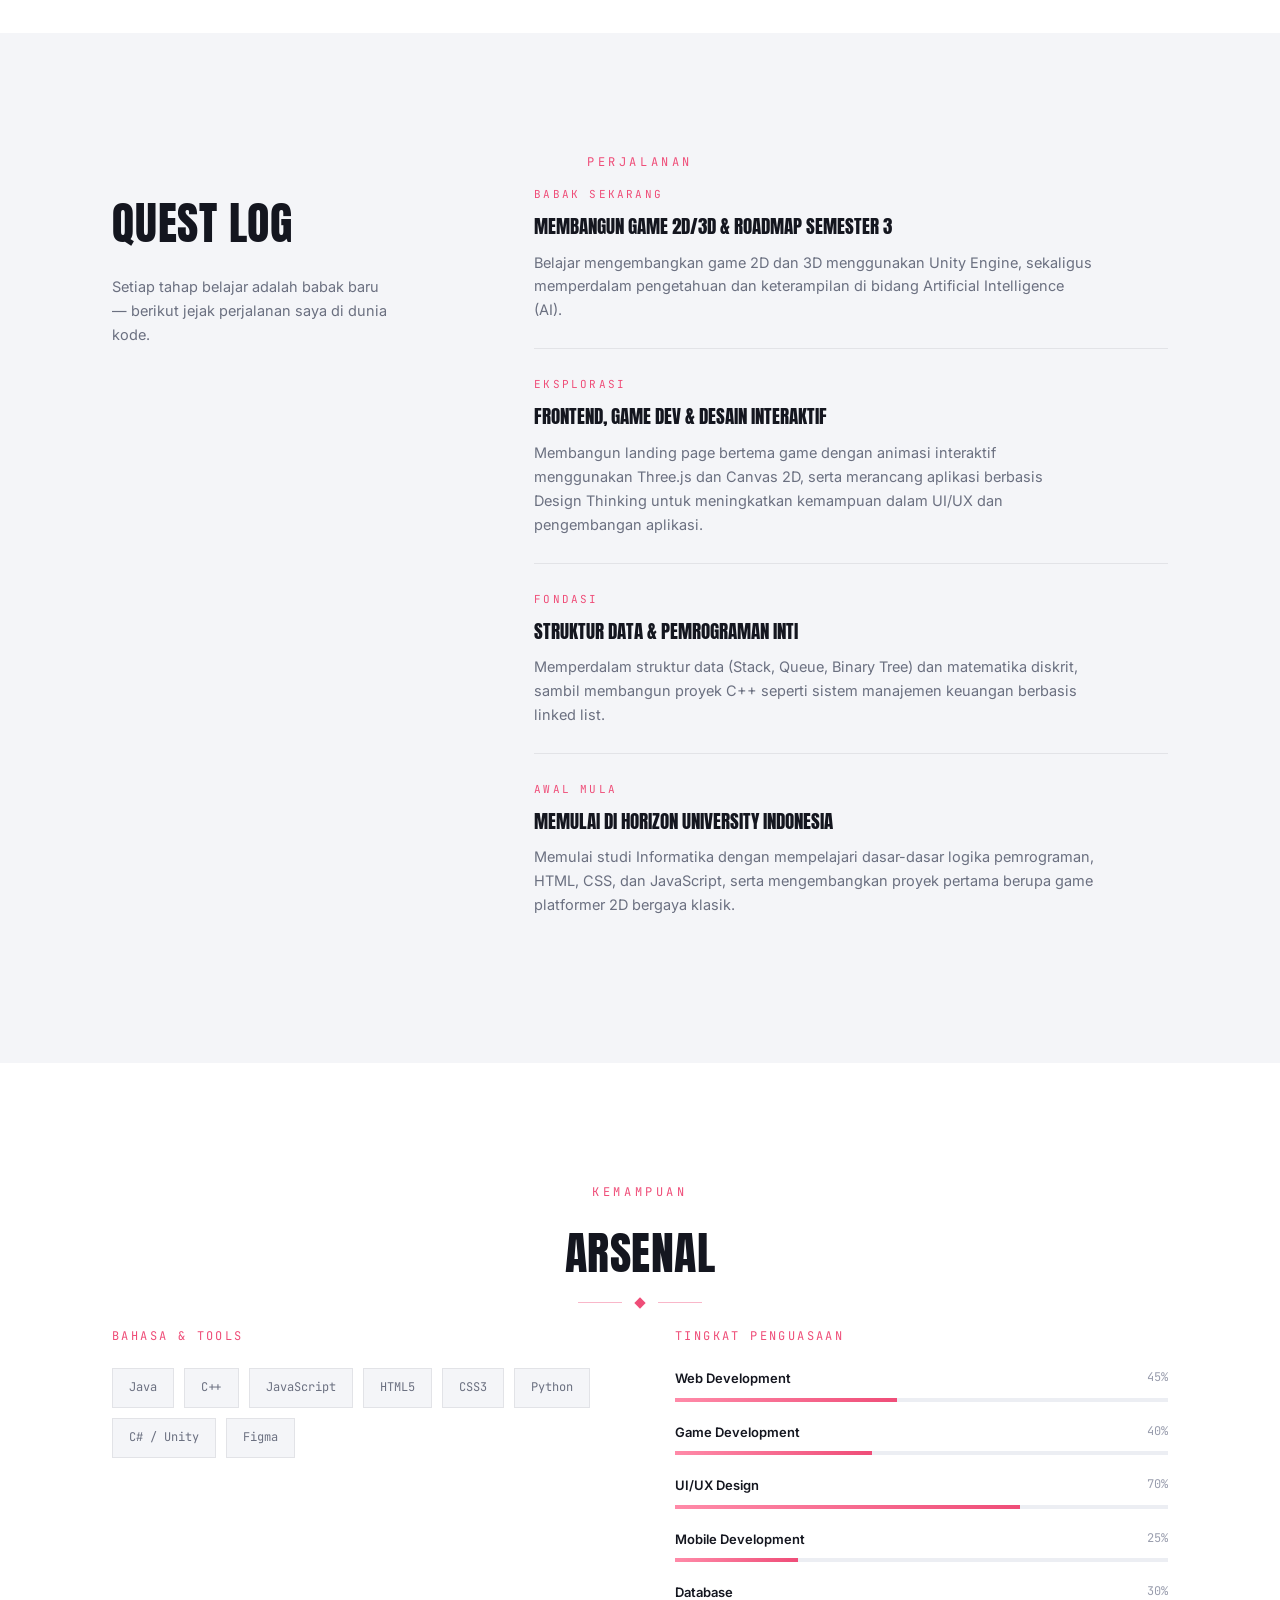
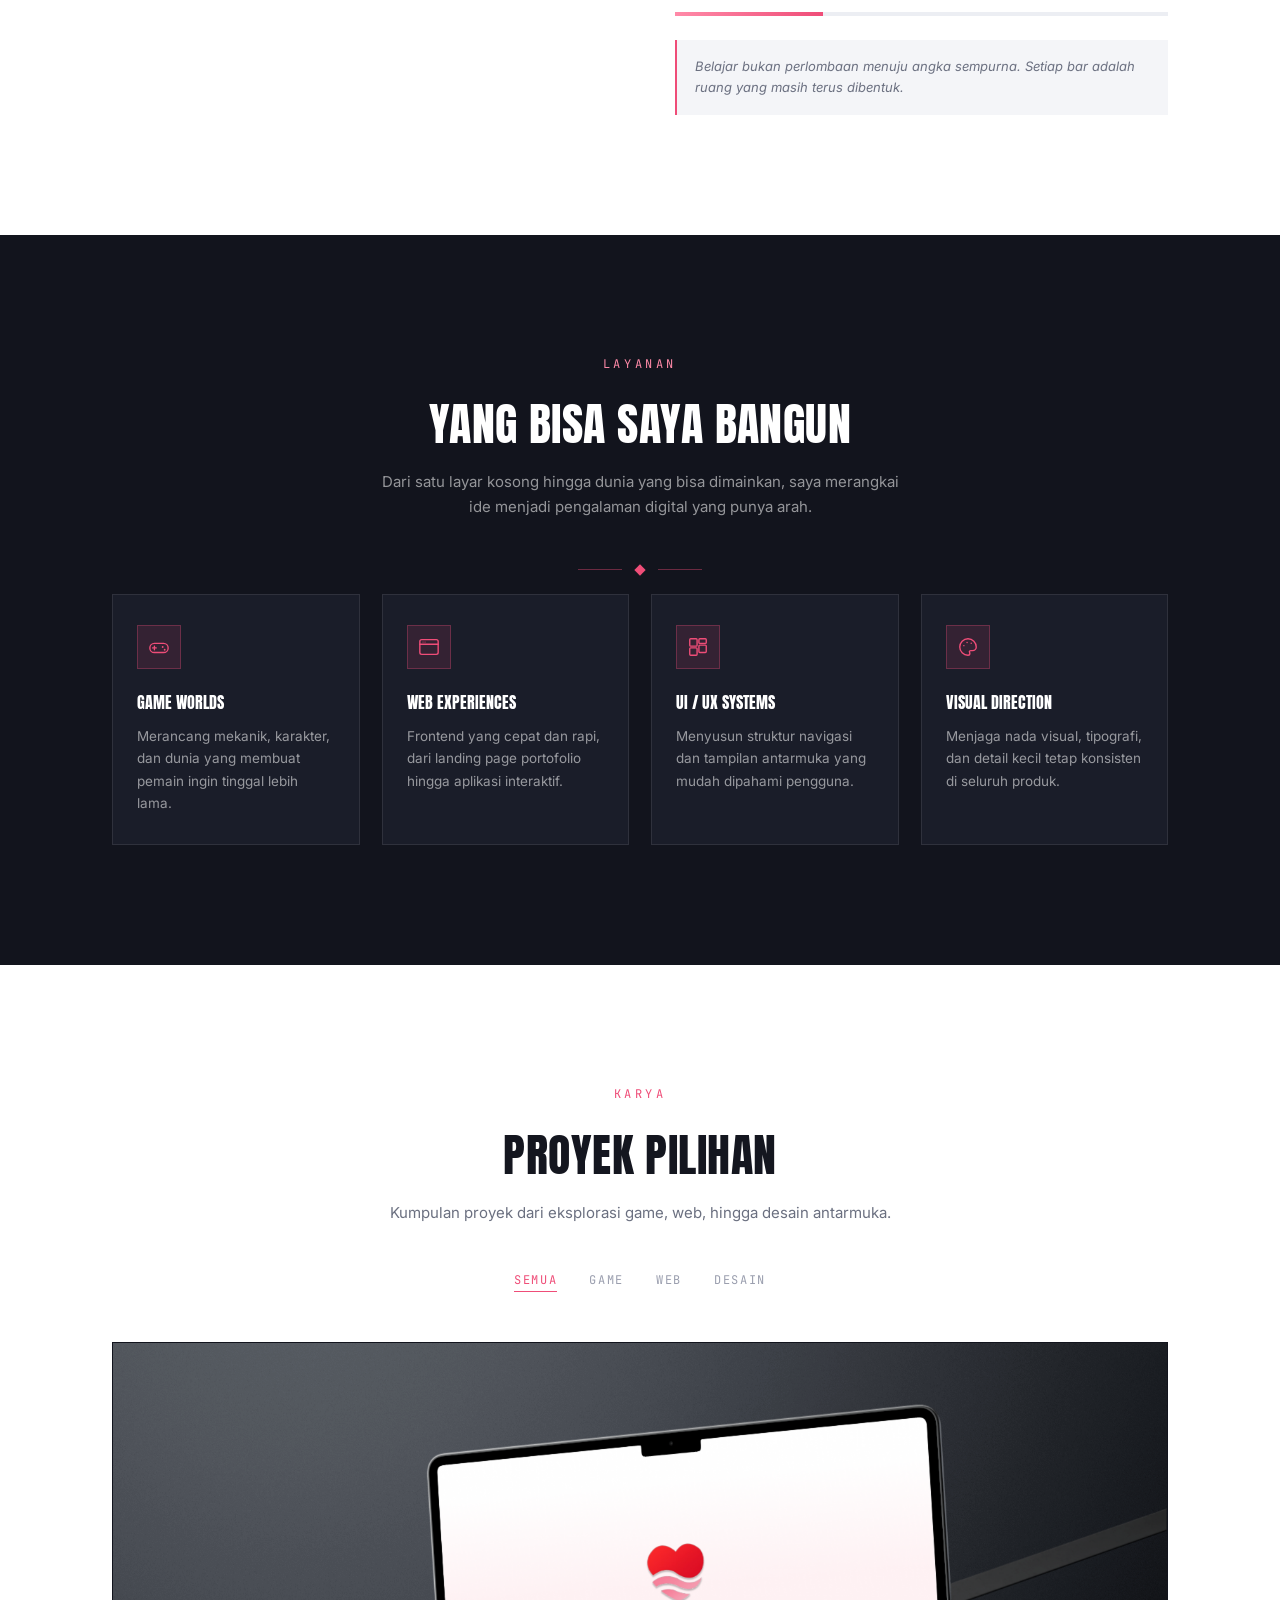
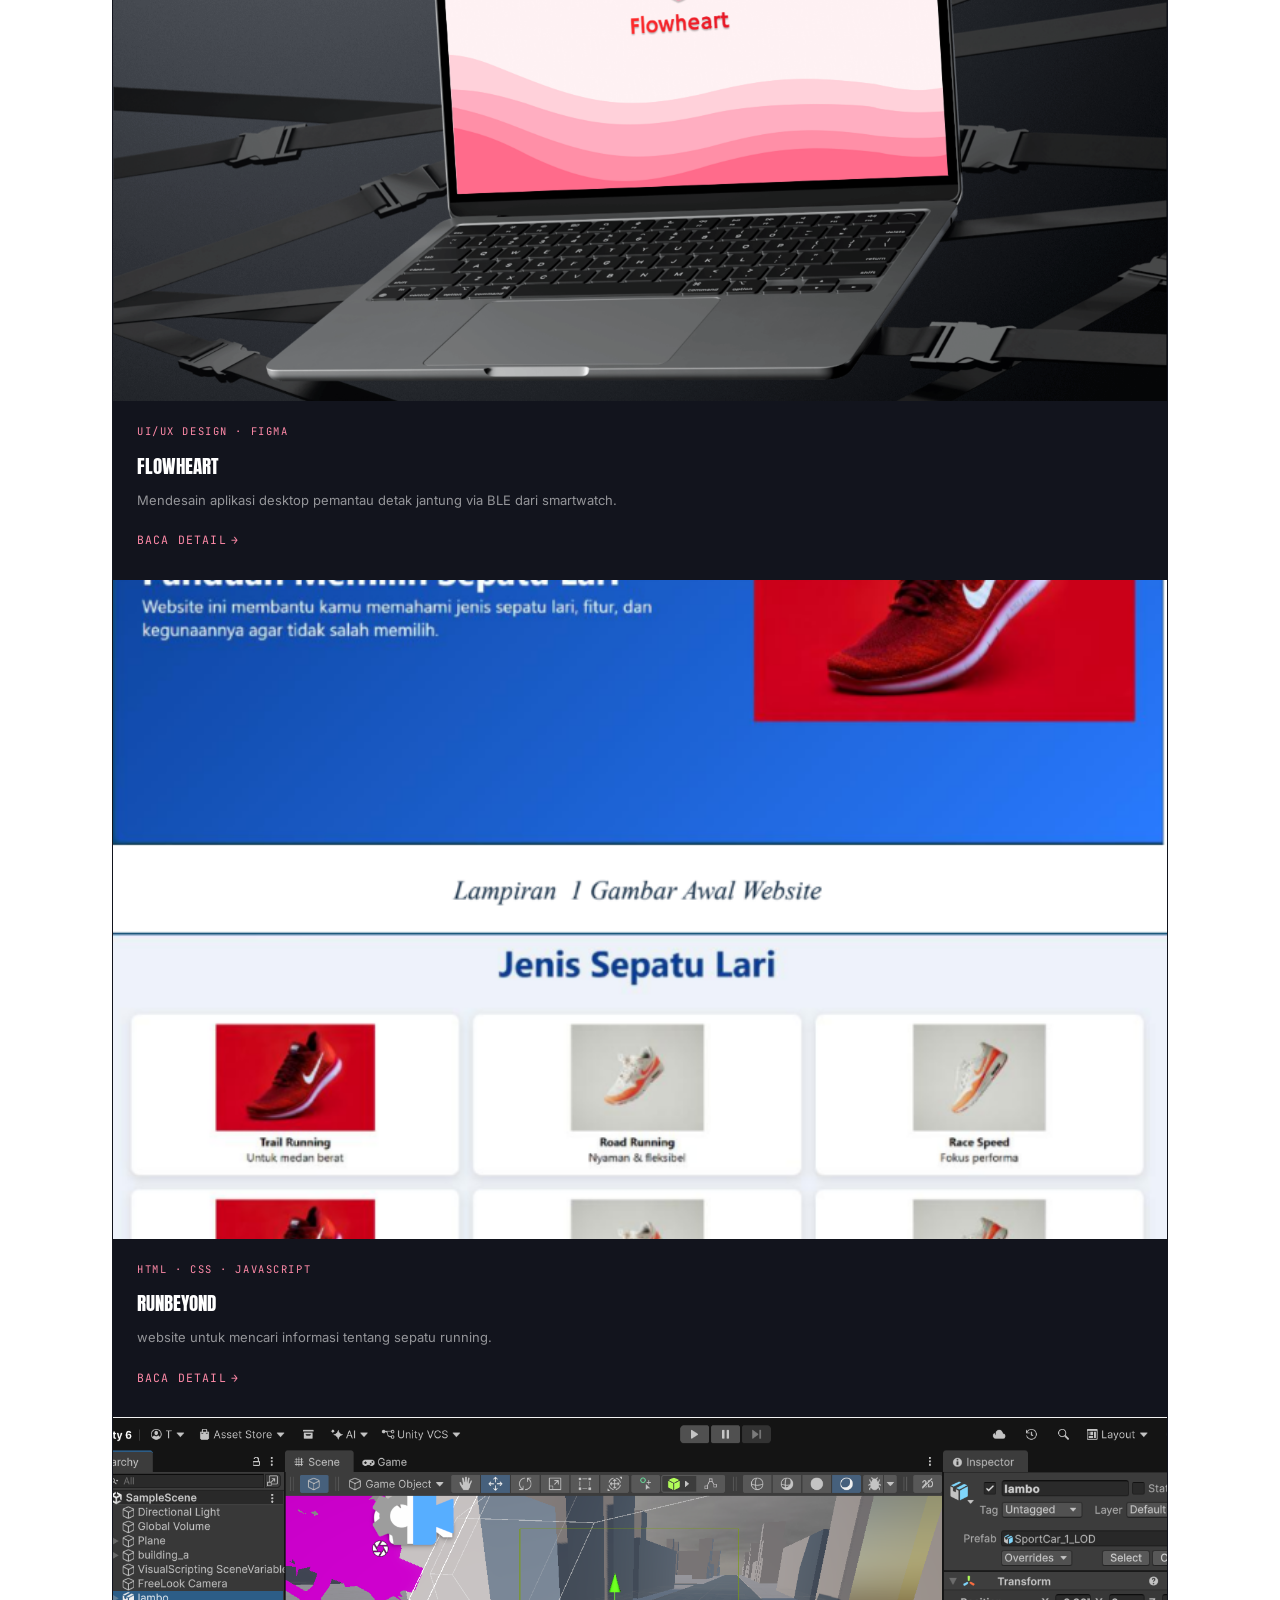
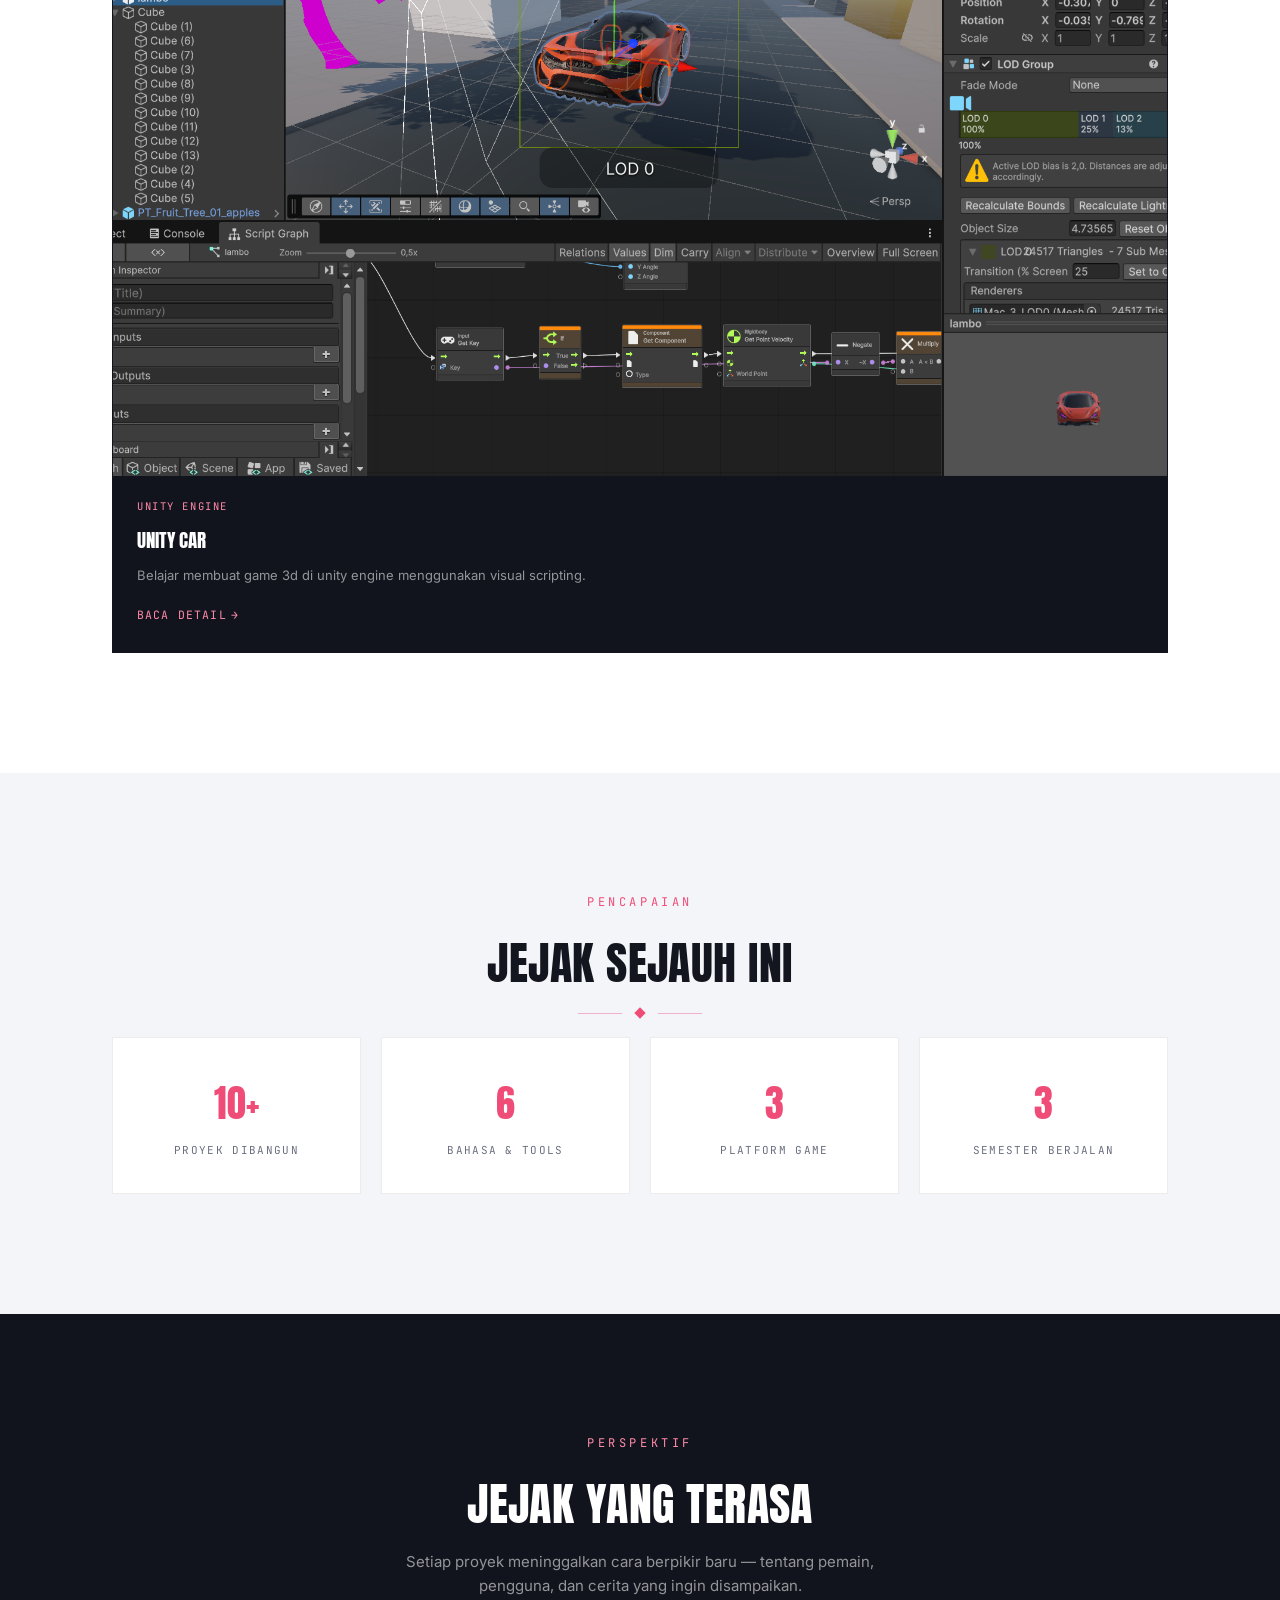
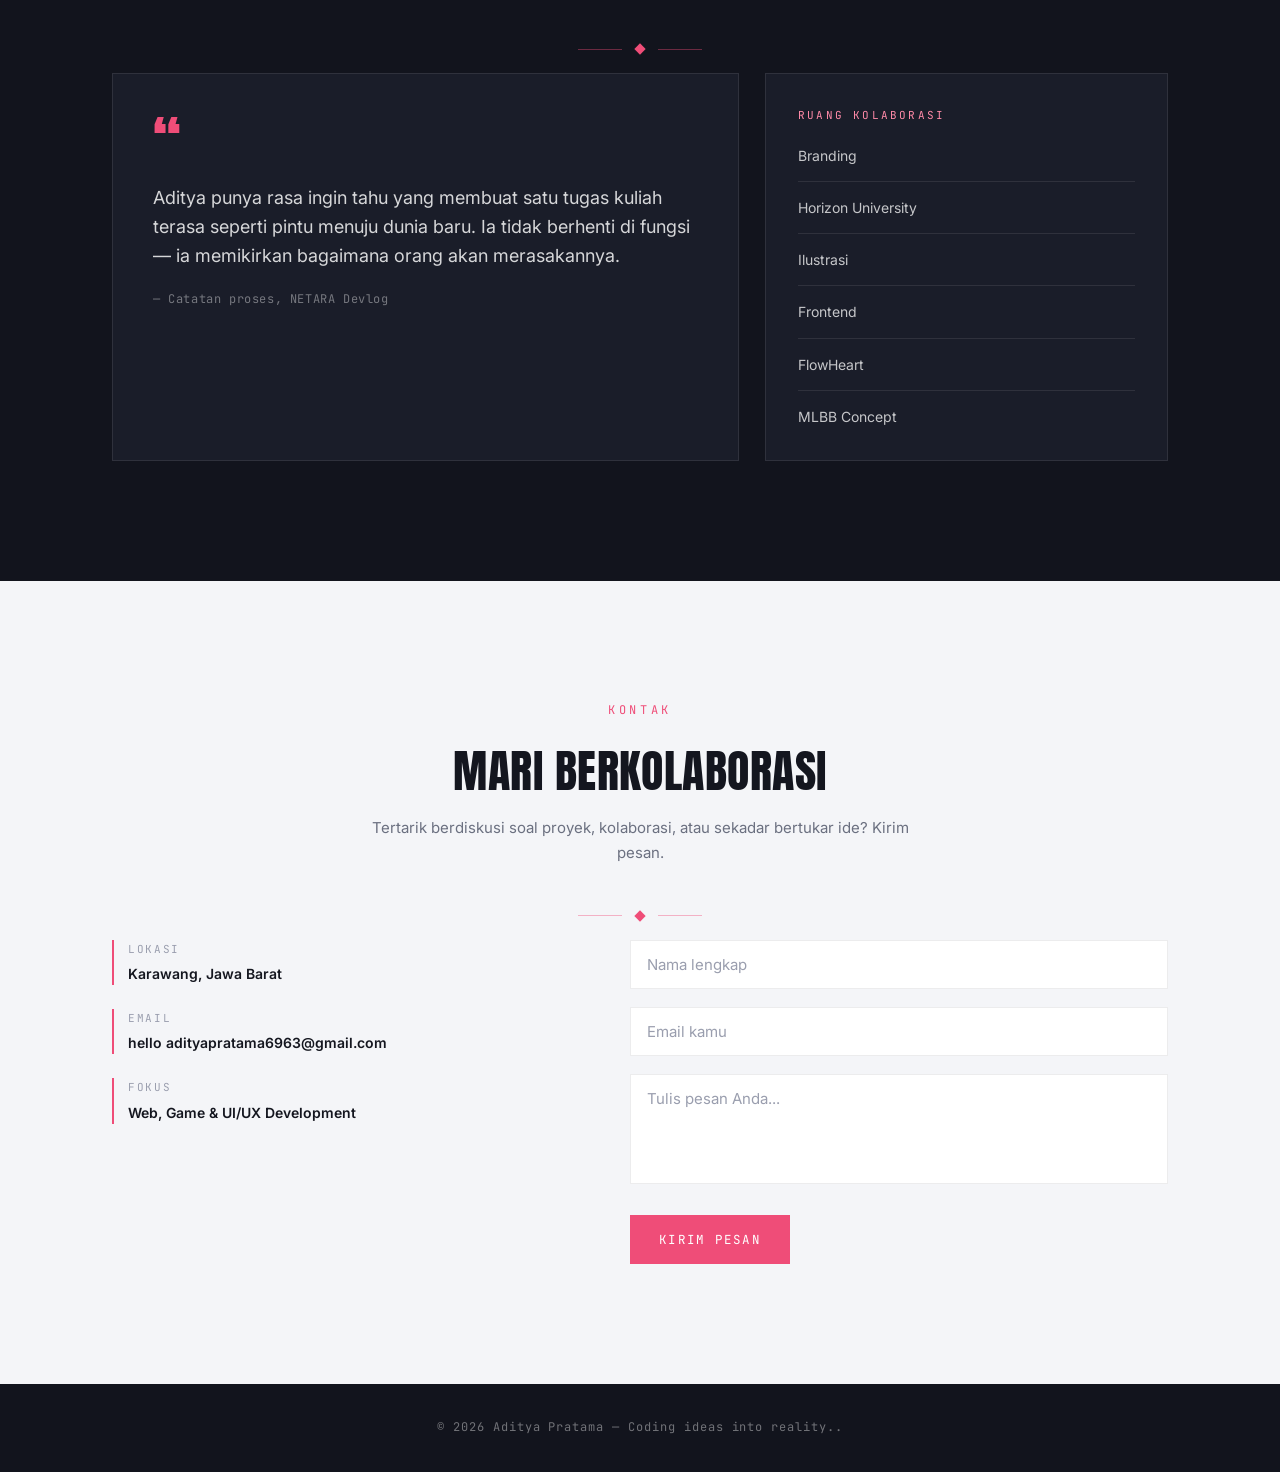
==== commit b9431240: "Refactor image source paths in index.html Updated image source paths to remove 'images/' prefix for " ====
--- a/index.html
+++ b/index.html
@@ -41,7 +41,7 @@
     </div>
     <div class="hero-visual">
       <div class="hero-photo" aria-hidden="true">
-        <img src="images/aditya-pratama.png" alt="Aditya Pratama">
+        <img src="aditya-pratama.png" alt="Aditya Pratama">
       </div>
       <div class="floating-card">
         <span class="fc-eyebrow">Siapa Aditya Pratama</span>
@@ -60,7 +60,7 @@
 
     <div class="about-grid reveal">
       <div class="avatar-wrap">
-        <div class="avatar"><img src="images/aditya-avatar.jpg" alt="Aditya Pratama"></div>
+        <div class="avatar"><img src="aditya-avatar.jpg" alt="Aditya Pratama"></div>
       </div>
       <div class="about-text">
         <p>Saya adalah mahasiswa Informatika semester 3 di Horizon University Indonesia, Karawang, yang memiliki ketertarikan besar terhadap dunia teknologi dan senang mengeksplorasi berbagai hal baru. Saya tertarik pada pengembangan web, aplikasi mobile, serta game development. Selain itu, saya juga terus mengembangkan kemampuan dalam UI/UX dan frontend development melalui berbagai proyek dan pengalaman belajar. Saya memiliki semangat untuk terus belajar, mencoba teknologi baru, dan mengembangkan ide menjadi karya digital yang bermanfaat.
@@ -235,36 +235,8 @@
       <button class="filter-btn" data-filter="design">Desain</button>
     </div>
 
-    <div class="project-grid">
-      <div class="project-card proj-reveal" data-cat="game">
-        <div class="p-image ph-1"><img src="images/netara.jpg" alt="NETARA" onerror="this.style.display='none'" onload="this.nextElementSibling.style.display='none'"><span class="ph-label">NETARA</span></div>
-        <div class="p-body">
-          <div class="p-tag">Game · Unity / C#</div>
-          <h3>NETARA</h3>
-          <p>Game 2D dark fantasy hack-and-slash bertema mitologi Nusantara, menghadirkan Tama sebagai protagonis.</p>
-          <span class="p-link">Baca Detail <i>→</i></span>
-        </div>
-      </div>
-      <div class="project-card proj-reveal" data-cat="web design">
-        <div class="p-image ph-2"><img src="images/astranova.jpg" alt="ASTRANOVA" onerror="this.style.display='none'" onload="this.nextElementSibling.style.display='none'"><span class="ph-label">ASTRANOVA</span></div>
-        <div class="p-body">
-          <div class="p-tag">Web · Three.js</div>
-          <h3>ASTRANOVA</h3>
-          <p>Landing page animatif bergaya HoYoverse dengan efek Three.js dan Canvas 2D.</p>
-          <span class="p-link">Baca Detail <i>→</i></span>
-        </div>
-      </div>
-      <div class="project-card proj-reveal" data-cat="design web">
-        <div class="p-image ph-3"><img src="images/pulsemind.jpg" alt="PulseMind" onerror="this.style.display='none'" onload="this.nextElementSibling.style.display='none'"><span class="ph-label">PulseMind</span></div>
-        <div class="p-body">
-          <div class="p-tag">Design Thinking</div>
-          <h3>PulseMind</h3>
-          <p>Konsep aplikasi monitoring detak jantung lengkap dengan DFD, ERD, dan riset sistem.</p>
-          <span class="p-link">Baca Detail <i>→</i></span>
-        </div>
-      </div>
       <div class="project-card proj-reveal" data-cat="web">
-        <div class="p-image ph-4"><img src="images/flowheart.png" alt="FlowHeart" onerror="this.style.display='none'" onload="this.nextElementSibling.style.display='none'"><span class="ph-label">FlowHeart</span></div>
+        <div class="p-image ph-4"><img src="flowheart.png" alt="FlowHeart" onerror="this.style.display='none'" onload="this.nextElementSibling.style.display='none'"><span class="ph-label">FlowHeart</span></div>
         <div class="p-body">
           <div class="p-tag">UI/UX DESIGN · FIGMA </div>
           <h3>FlowHeart</h3>
@@ -273,7 +245,7 @@
         </div>
       </div>
       <div class="project-card proj-reveal" data-cat="web design">
-        <div class="p-image ph-2"><img src="images/webshose.png" alt="webshose" onerror="this.style.display='none'" onload="this.nextElementSibling.style.display='none'"><span class="ph-label">webshose</span></div>
+        <div class="p-image ph-2"><img src="webshose.png" alt="webshose" onerror="this.style.display='none'" onload="this.nextElementSibling.style.display='none'"><span class="ph-label">webshose</span></div>
         <div class="p-body">
           <div class="p-tag">html · css · javascript </div>
           <h3>RunBeyond</h3>
@@ -282,7 +254,7 @@
         </div>
       </div>
       <div class="project-card proj-reveal" data-cat="game">
-        <div class="p-image ph-1"><img src="images/unity-car.png" alt="unity car" onerror="this.style.display='none'" onload="this.nextElementSibling.style.display='none'"><span class="ph-label">unity car</span></div>
+        <div class="p-image ph-1"><img src="unity-car.png" alt="unity car" onerror="this.style.display='none'" onload="this.nextElementSibling.style.display='none'"><span class="ph-label">unity car</span></div>
         <div class="p-body">
           <div class="p-tag">unity engine</div>
           <h3>unity car</h3>
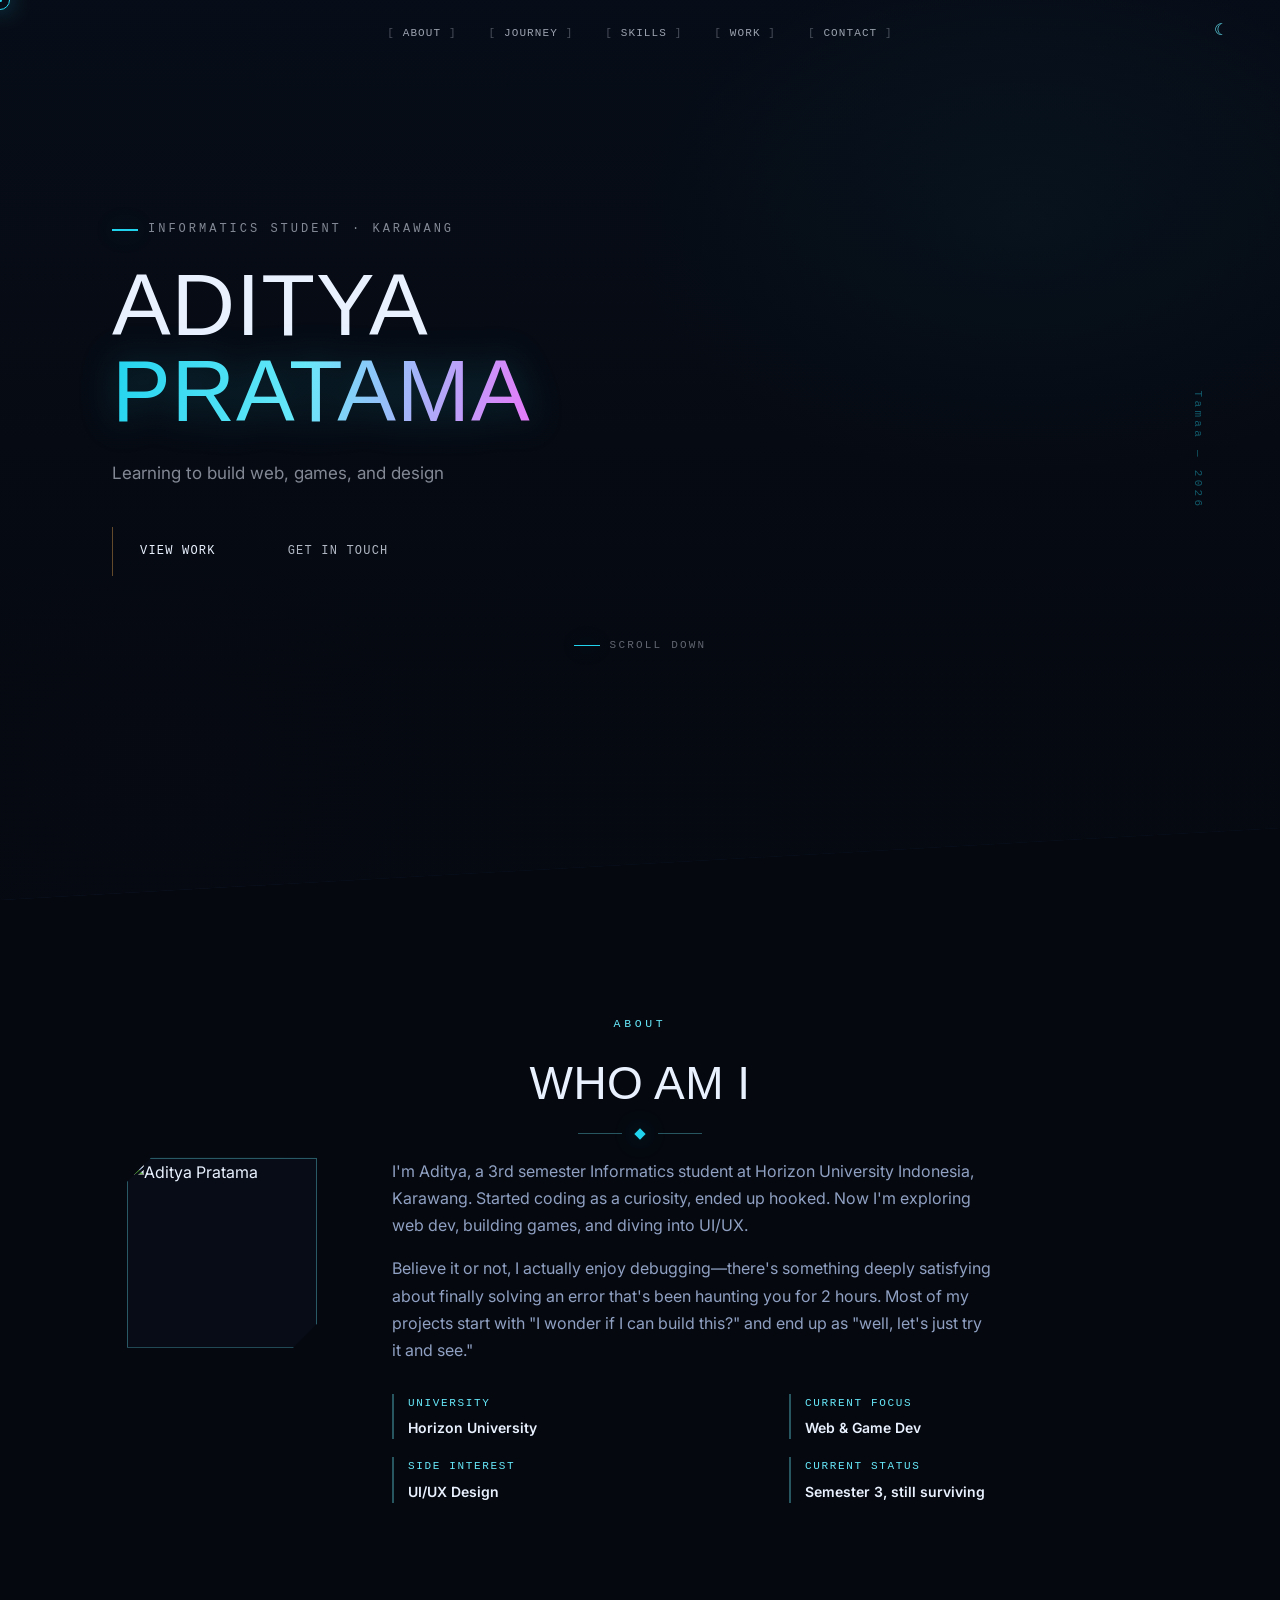
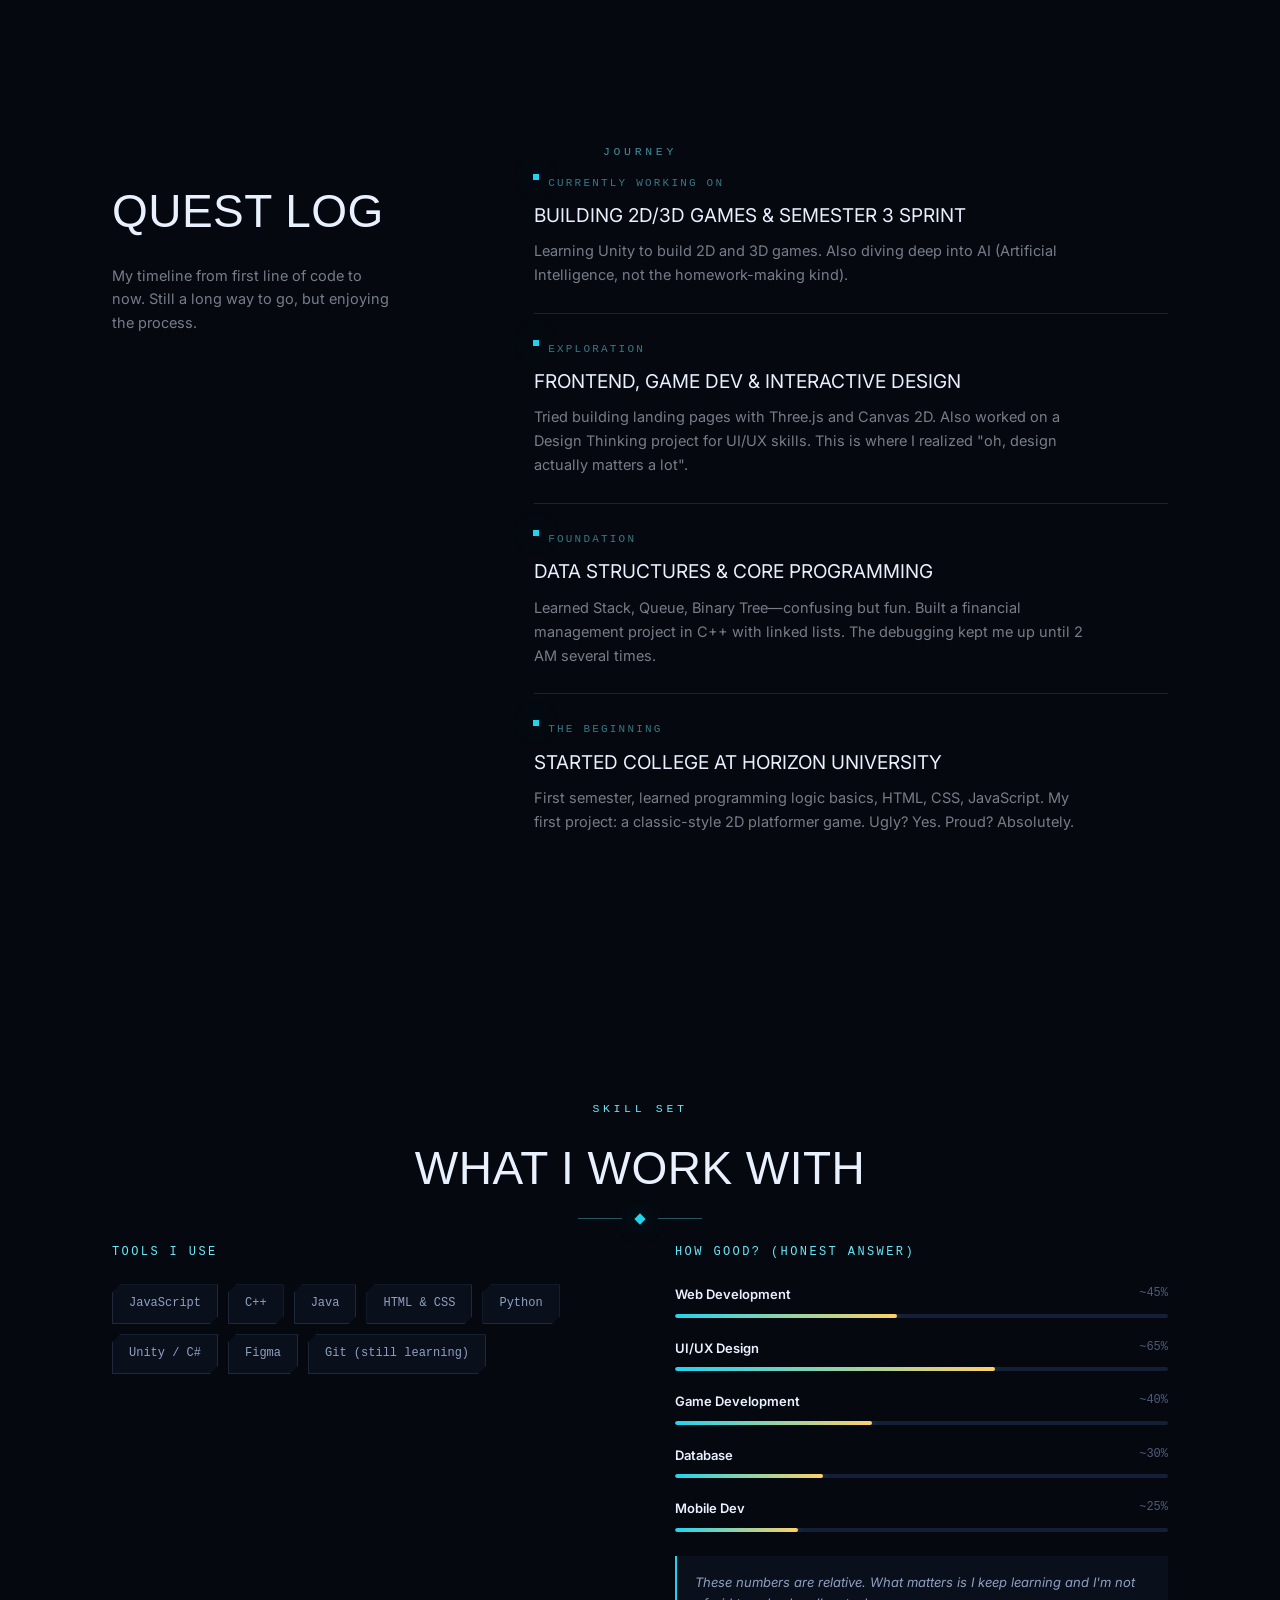
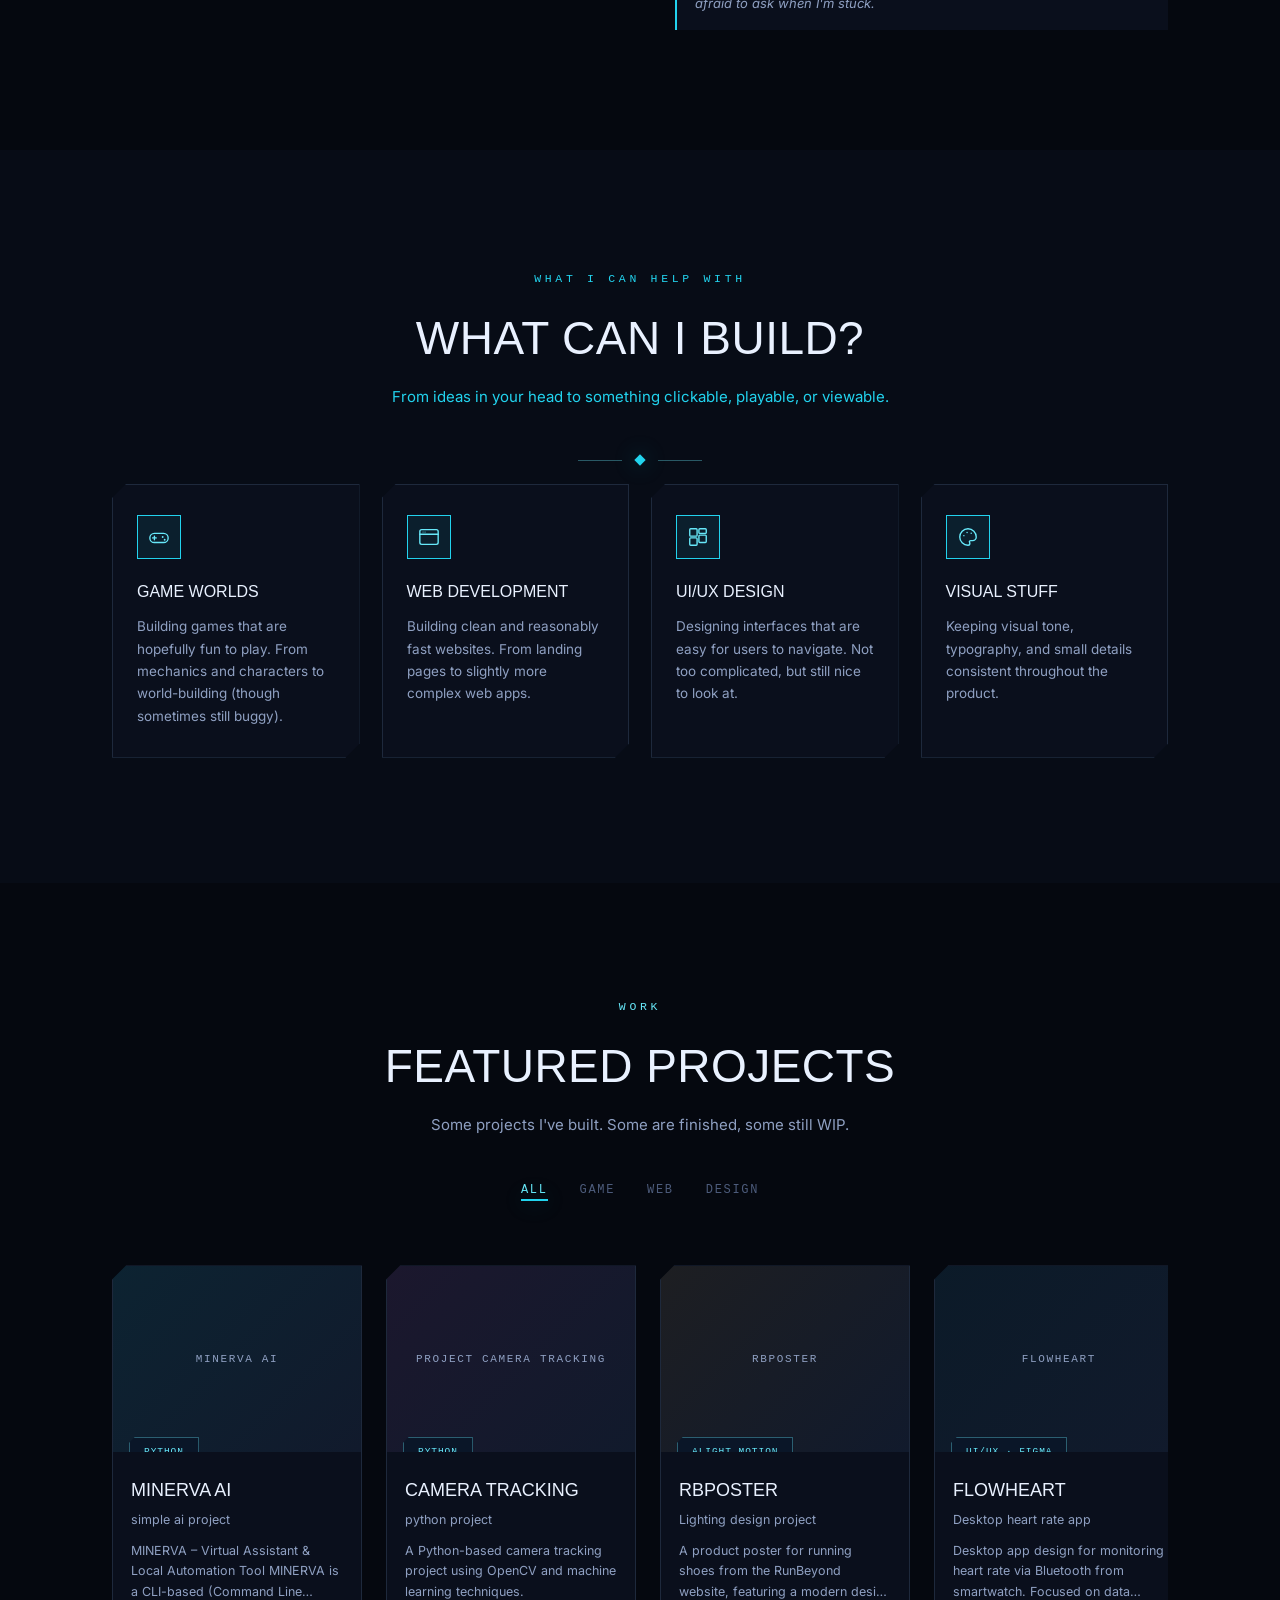
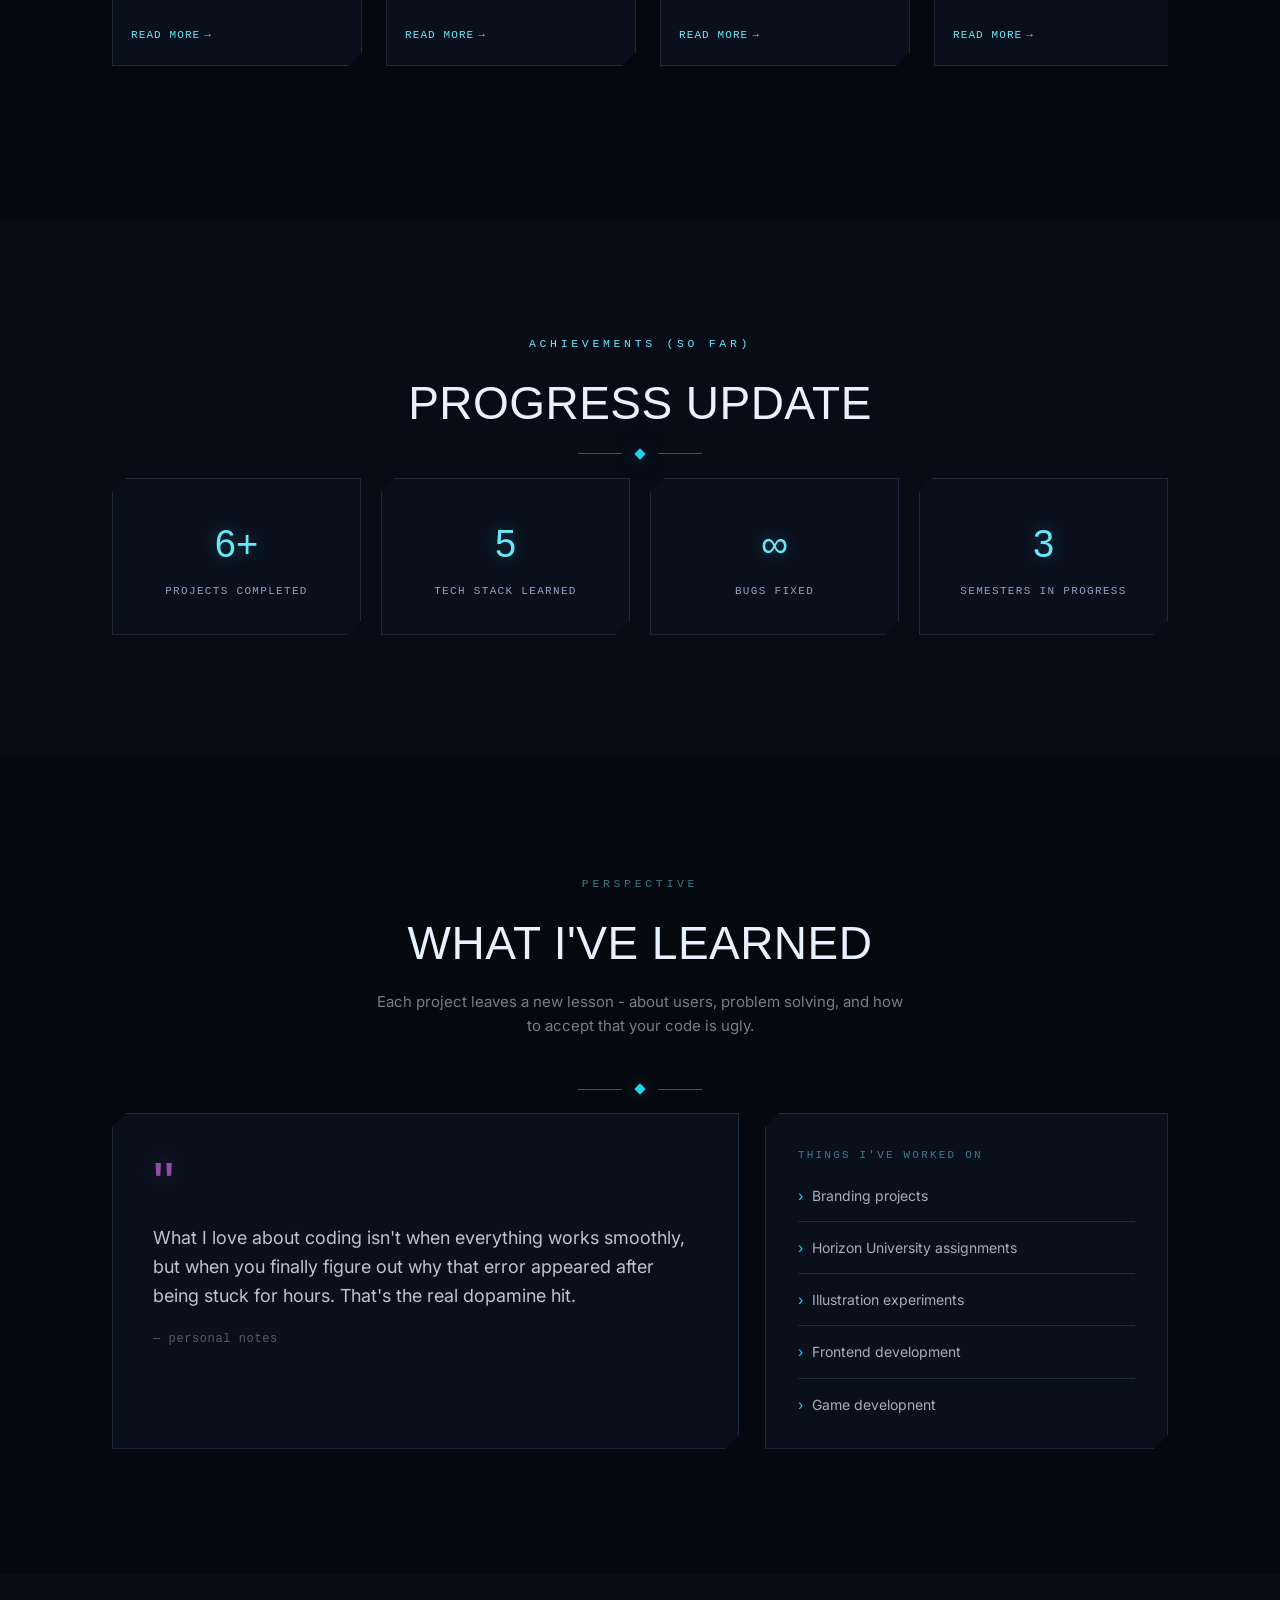
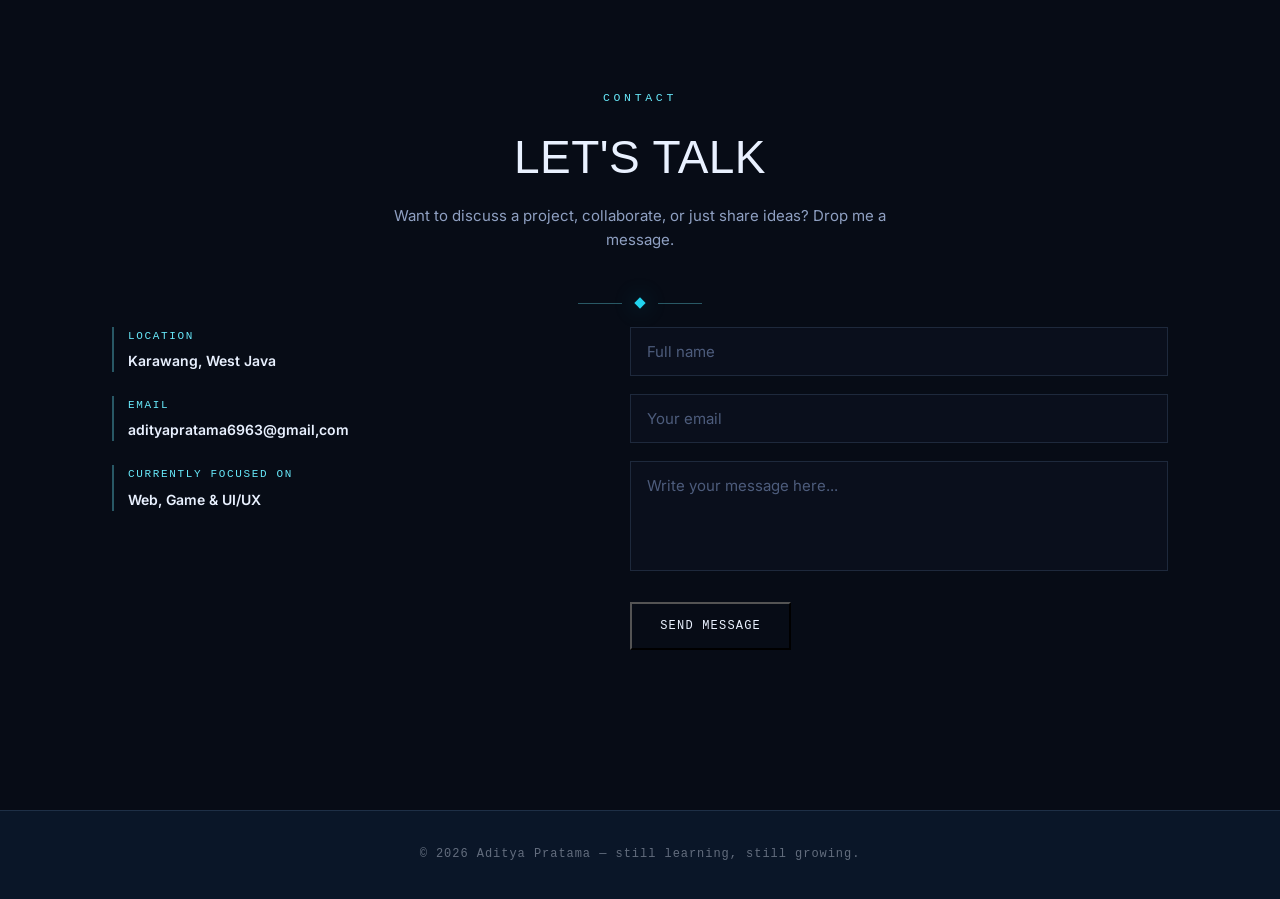
==== commit 0440aaf3: "Add files via upload" ====
--- a/index.html
+++ b/index.html
@@ -1,109 +1,106 @@
-<!DOCTYPE html>
-<html lang="id">
+﻿<!DOCTYPE html>
+<html lang="eng">
 <head>
 <meta charset="UTF-8">
 <meta name="viewport" content="width=device-width, initial-scale=1.0">
 <title>Aditya Pratama — Developer & Game Designer</title>
 <link rel="preconnect" href="https://fonts.googleapis.com">
-<link href="https://fonts.googleapis.com/css2?family=Anton&family=Inter:wght@400;500;600;700;800&family=JetBrains+Mono:wght@400;500;600;700&display=swap" rel="stylesheet">
+<link href="https://fonts.googleapis.com/css2?family=Inter:wght@400;500;600;700;800&display=swap" rel="stylesheet">
 <link rel="stylesheet" href="style.css">
 </head>
 <body>
 
 <header id="siteHeader">
-  <a href="#" class="logo"><span class="logo-mark">AP</span> Tamaa<span class="dot">.</span></a>
   <nav id="nav">
     <ul>
-      <li><a href="#about">Tentang</a></li>
-      <li><a href="#quests">Perjalanan</a></li>
-      <li><a href="#arsenal">Kemampuan</a></li>
-      <li><a href="#projects">Proyek</a></li>
-      <li><a href="#contact">Kontak</a></li>
+      <li><a href="#about">about</a></li>
+      <li><a href="#quests">journey</a></li>
+      <li><a href="#arsenal">skills</a></li>
+      <li><a href="#projects">work</a></li>
+      <li><a href="#contact">contact</a></li>
     </ul>
   </nav>
-  <button class="nav-toggle" id="navToggle" aria-label="Buka menu">
-    <span></span><span></span><span></span>
+  <button id="themeToggle" class="theme-toggle" type="button" aria-label="Toggle day/night theme">
+    <span class="icon-moon">☾</span>
+    <span class="icon-sun">☀</span>
   </button>
 </header>
 
 <section class="hero">
+  <div class="hero-bg-photo" aria-hidden="true">
+    <img class="img-dark" src="images/hero-bg.jpg" alt="" onerror="this.style.display='none'">
+    <img class="img-light" src="images/hero-bg1.jpg" alt="" onerror="this.style.display='none'">
+  </div>
   <div class="hero-glow" aria-hidden="true"></div>
-  <div class="hero-side-label" aria-hidden="true">TAMAA — 2026</div>
+  <div class="hero-side-label" aria-hidden="true">Tamaa — 2026</div>
   <div class="hero-inner">
     <div class="hero-main">
-      <div class="hero-tag">Informatics Student · Karawang, Indonesia</div>
+      <div class="hero-tag">Informatics Student · Karawang</div>
       <h1 class="hero-name">Aditya<br><span class="accent">Pratama</span></h1>
-      <p class="hero-role">Mahasiswa Informatika yang membangun pengalaman digital melalui kode, dengan fokus pada Web Development, Game Development, dan UI/UX Design.</p>
+      <p class="hero-role">Learning to build web, games, and design. Sometimes it works, sometimes it breaks. But hey, that's the fun part.</p>
       <div class="hero-actions">
-        <a href="#projects" class="btn">Lihat Proyek</a>
-        <a href="#contact" class="btn ghost">Hubungi Saya</a>
-      </div>
-    </div>
-    <div class="hero-visual">
-      <div class="hero-photo" aria-hidden="true">
-        <img src="aditya-pratama.png" alt="Aditya Pratama">
-      </div>
-      <div class="floating-card">
-        <span class="fc-eyebrow">Siapa Aditya Pratama</span>
-        <p>Developer sekaligus perancang UI yang suka mengubah tugas kuliah biasa jadi dunia kecil yang punya cerita.</p>
-      </div>
-    </div>
-  </div>
-  <div class="hero-scroll"><div class="line"></div>Gulir untuk membaca</div>
+        <a href="#projects" class="btn">view work</a>
+        <a href="#contact" class="btn ghost">get in touch</a>
+      </div>
+    </div>
+    
+  </div>
+  <div class="hero-scroll"><div class="line"></div>scroll down</div>
 </section>
 
 <section id="about">
   <div class="wrap">
-    <span class="eyebrow">Tentang</span>
-    <h2 class="section-title">Sekilas Tentang Saya</h2>
+    <span class="eyebrow">about</span>
+    <h2 class="section-title">Who am I</h2>
     <div class="ornament"><div class="bar"></div><div class="gem"></div><div class="bar"></div></div>
 
     <div class="about-grid reveal">
       <div class="avatar-wrap">
-        <div class="avatar"><img src="aditya-avatar.jpg" alt="Aditya Pratama"></div>
+        <div class="avatar"><img src="images/aditya-avatar.jpg" alt="Aditya Pratama"></div>
       </div>
       <div class="about-text">
-        <p>Saya adalah mahasiswa Informatika semester 3 di Horizon University Indonesia, Karawang, yang memiliki ketertarikan besar terhadap dunia teknologi dan senang mengeksplorasi berbagai hal baru. Saya tertarik pada pengembangan web, aplikasi mobile, serta game development. Selain itu, saya juga terus mengembangkan kemampuan dalam UI/UX dan frontend development melalui berbagai proyek dan pengalaman belajar. Saya memiliki semangat untuk terus belajar, mencoba teknologi baru, dan mengembangkan ide menjadi karya digital yang bermanfaat.
-</p>
+        <p>I'm Aditya, a 3rd semester Informatics student at Horizon University Indonesia, Karawang. Started coding as a curiosity, ended up hooked. Now I'm exploring web dev, building games, and diving into UI/UX.</p>
+        <p>Believe it or not, I actually enjoy debugging—there's something deeply satisfying about finally solving an error that's been haunting you for 2 hours. Most of my projects start with "I wonder if I can build this?" and end up as "well, let's just try it and see."</p>
         <div class="about-facts">
-          <div class="fact"><div class="k">Institusi</div><div class="v">Horizon University Indonesia</div></div>
-          <div class="fact"><div class="k">Fokus</div><div class="v">Web & Game Development</div></div>
-          <div class="fact"><div class="k">Minat</div><div class="v">UI/UX & Desain Digital</div></div>
-          <div class="fact"><div class="k">Status</div><div class="v">Semester 3</div></div>
-        </div>
-      </div>
-    </div>
-  </div>
-</section>
+          <div class="fact"><div class="k">University</div><div class="v">Horizon University</div></div>
+          <div class="fact"><div class="k">Current Focus</div><div class="v">Web & Game Dev</div></div>
+          <div class="fact"><div class="k">Side Interest</div><div class="v">UI/UX Design</div></div>
+          <div class="fact"><div class="k">Current Status</div><div class="v">Semester 3, still surviving</div></div>
+        </div>
+      </div>
+    </div>
+  </div>
+</section>
+
 
 <section id="quests" class="questlog">
   <div class="wrap">
-    <span class="eyebrow">Perjalanan</span>
+    <span class="eyebrow">journey</span>
     <div class="quest-layout reveal">
       <div class="quest-intro">
         <h2 class="section-title left">Quest Log</h2>
-        <p>Setiap tahap belajar adalah babak baru — berikut jejak perjalanan saya di dunia kode.</p>
+        <p>My timeline from first line of code to now. Still a long way to go, but enjoying the process.</p>
       </div>
       <div class="quest-list">
         <div class="quest">
-          <div class="quest-chapter">Babak Sekarang</div>
-          <h3>Membangun Game 2D/3D & Roadmap Semester 3</h3>
-          <p>Belajar mengembangkan game 2D dan 3D menggunakan Unity Engine, sekaligus memperdalam pengetahuan dan keterampilan di bidang Artificial Intelligence (AI).</p>
+          <div class="quest-chapter">currently working on</div>
+          <h3>Building 2D/3D Games & Semester 3 Sprint</h3>
+          <p>Learning Unity to build 2D and 3D games. Also diving deep into AI (Artificial Intelligence, not the homework-making kind).</p>
         </div>
         <div class="quest">
-          <div class="quest-chapter">Eksplorasi</div>
-          <h3>Frontend, Game Dev & Desain Interaktif</h3>
-          <p>Membangun landing page bertema game dengan animasi interaktif menggunakan Three.js dan Canvas 2D, serta merancang aplikasi berbasis Design Thinking untuk meningkatkan kemampuan dalam UI/UX dan pengembangan aplikasi.</p>
+          <div class="quest-chapter">exploration</div>
+          <h3>Frontend, Game Dev & Interactive Design</h3>
+          <p>Tried building landing pages with Three.js and Canvas 2D. Also worked on a Design Thinking project for UI/UX skills. This is where I realized "oh, design actually matters a lot".</p>
         </div>
         <div class="quest">
-          <div class="quest-chapter">Fondasi</div>
-          <h3>Struktur Data & Pemrograman Inti</h3>
-          <p>Memperdalam struktur data (Stack, Queue, Binary Tree) dan matematika diskrit, sambil membangun proyek C++ seperti sistem manajemen keuangan berbasis linked list.</p>
+          <div class="quest-chapter">foundation</div>
+          <h3>Data Structures & Core Programming</h3>
+          <p>Learned Stack, Queue, Binary Tree—confusing but fun. Built a financial management project in C++ with linked lists. The debugging kept me up until 2 AM several times.</p>
         </div>
         <div class="quest">
-          <div class="quest-chapter">Awal Mula</div>
-          <h3>Memulai di Horizon University Indonesia</h3>
-          <p>Memulai studi Informatika dengan mempelajari dasar-dasar logika pemrograman, HTML, CSS, dan JavaScript, serta mengembangkan proyek pertama berupa game platformer 2D bergaya klasik.</p>
+          <div class="quest-chapter">the beginning</div>
+          <h3>Started College at Horizon University</h3>
+          <p>First semester, learned programming logic basics, HTML, CSS, JavaScript. My first project: a classic-style 2D platformer game. Ugly? Yes. Proud? Absolutely.</p>
         </div>
       </div>
     </div>
@@ -112,50 +109,49 @@
 
 <section id="arsenal">
   <div class="wrap">
-    <span class="eyebrow">Kemampuan</span>
-    <h2 class="section-title">Arsenal</h2>
+    <span class="eyebrow">skill set</span>
+    <h2 class="section-title">What I work with</h2>
     <div class="ornament"><div class="bar"></div><div class="gem"></div><div class="bar"></div></div>
 
     <div class="arsenal-grid reveal">
       <div>
-        <div class="arsenal-heading">Bahasa & Tools</div>
+        <div class="arsenal-heading">Tools I use</div>
         <div class="tag-cloud">
+          <div class="tag">JavaScript</div>
+          <div class="tag">C++</div>
           <div class="tag">Java</div>
-          <div class="tag">C++</div>
-          <div class="tag">JavaScript</div>
-          <div class="tag">HTML5</div>
-          <div class="tag">CSS3</div>
+          <div class="tag">HTML & CSS</div>
           <div class="tag">Python</div>
-          <div class="tag">C# / Unity</div>
+          <div class="tag">Unity / C#</div>
           <div class="tag">Figma</div>
-          
+          <div class="tag">Git (still learning)</div>
         </div>
       </div>
       <div>
-        <div class="arsenal-heading">Tingkat Penguasaan</div>
+        <div class="arsenal-heading">How good? (honest answer)</div>
         <div class="bars">
           <div class="bar-row">
-            <div class="bar-label"><span>Web Development</span><span>45%</span></div>
+            <div class="bar-label"><span>Web Development</span><span>~45%</span></div>
             <div class="bar-track"><div class="bar-fill" data-w="45"></div></div>
           </div>
           <div class="bar-row">
-            <div class="bar-label"><span>Game Development</span><span>40%</span></div>
+            <div class="bar-label"><span>UI/UX Design</span><span>~65%</span></div>
+            <div class="bar-track"><div class="bar-fill" data-w="65"></div></div>
+          </div>
+          <div class="bar-row">
+            <div class="bar-label"><span>Game Development</span><span>~40%</span></div>
             <div class="bar-track"><div class="bar-fill" data-w="40"></div></div>
           </div>
           <div class="bar-row">
-            <div class="bar-label"><span>UI/UX Design</span><span>70%</span></div>
-            <div class="bar-track"><div class="bar-fill" data-w="70"></div></div>
+            <div class="bar-label"><span>Database</span><span>~30%</span></div>
+            <div class="bar-track"><div class="bar-fill" data-w="30"></div></div>
           </div>
           <div class="bar-row">
-            <div class="bar-label"><span>Mobile Development</span><span>25%</span></div>
+            <div class="bar-label"><span>Mobile Dev</span><span>~25%</span></div>
             <div class="bar-track"><div class="bar-fill" data-w="25"></div></div>
           </div>
-          <div class="bar-row">
-            <div class="bar-label"><span>Database</span><span>30%</span></div>
-            <div class="bar-track"><div class="bar-fill" data-w="30"></div></div>
-          </div>
-        </div>
-        <div class="quote-box">Belajar bukan perlombaan menuju angka sempurna. Setiap bar adalah ruang yang masih terus dibentuk.</div>
+        </div>
+        <div class="quote-box">These numbers are relative. What matters is I keep learning and I'm not afraid to ask when I'm stuck.</div>
       </div>
     </div>
   </div>
@@ -163,9 +159,9 @@
 
 <section id="services" class="services">
   <div class="wrap">
-    <span class="eyebrow">Layanan</span>
-    <h2 class="section-title">Yang Bisa Saya Bangun</h2>
-    <p class="section-sub">Dari satu layar kosong hingga dunia yang bisa dimainkan, saya merangkai ide menjadi pengalaman digital yang punya arah.</p>
+    <span class="eyebrow">what I can help with</span>
+    <h2 class="section-title">What can I build?</h2>
+    <p class="section-sub">From ideas in your head to something clickable, playable, or viewable.</p>
     <div class="ornament"><div class="bar"></div><div class="gem"></div><div class="bar"></div></div>
 
     <div class="services-grid reveal">
@@ -180,7 +176,7 @@
           </svg>
         </div>
         <h3>Game Worlds</h3>
-        <p>Merancang mekanik, karakter, dan dunia yang membuat pemain ingin tinggal lebih lama.</p>
+        <p>Building games that are hopefully fun to play. From mechanics and characters to world-building (though sometimes still buggy).</p>
       </div>
       <div class="service-card">
         <div class="service-icon">
@@ -191,8 +187,8 @@
             <circle cx="7.7" cy="6.5" r=".6" fill="currentColor" stroke="none"/>
           </svg>
         </div>
-        <h3>Web Experiences</h3>
-        <p>Frontend yang cepat dan rapi, dari landing page portofolio hingga aplikasi interaktif.</p>
+        <h3>Web Development</h3>
+        <p>Building clean and reasonably fast websites. From landing pages to slightly more complex web apps.</p>
       </div>
       <div class="service-card">
         <div class="service-icon">
@@ -203,8 +199,8 @@
             <rect x="3" y="13" width="8" height="8" rx="1"/>
           </svg>
         </div>
-        <h3>UI / UX Systems</h3>
-        <p>Menyusun struktur navigasi dan tampilan antarmuka yang mudah dipahami pengguna.</p>
+        <h3>UI/UX Design</h3>
+        <p>Designing interfaces that are easy for users to navigate. Not too complicated, but still nice to look at.</p>
       </div>
       <div class="service-card">
         <div class="service-icon">
@@ -215,8 +211,8 @@
             <circle cx="15.5" cy="8" r=".8" fill="currentColor" stroke="none"/>
           </svg>
         </div>
-        <h3>Visual Direction</h3>
-        <p>Menjaga nada visual, tipografi, dan detail kecil tetap konsisten di seluruh produk.</p>
+        <h3>Visual Stuff</h3>
+        <p>Keeping visual tone, typography, and small details consistent throughout the product.</p>
       </div>
     </div>
   </div>
@@ -224,84 +220,185 @@
 
 <section id="projects">
   <div class="wrap">
-    <span class="eyebrow">Karya</span>
-    <h2 class="section-title">Proyek Pilihan</h2>
-    <p class="section-sub">Kumpulan proyek dari eksplorasi game, web, hingga desain antarmuka.</p>
+    <span class="eyebrow">work</span>
+    <h2 class="section-title">Featured Projects</h2>
+    <p class="section-sub">Some projects I've built. Some are finished, some still WIP.</p>
 
     <div class="filters">
-      <button class="filter-btn active" data-filter="all">Semua</button>
-      <button class="filter-btn" data-filter="game">Game</button>
-      <button class="filter-btn" data-filter="web">Web</button>
-      <button class="filter-btn" data-filter="design">Desain</button>
-    </div>
-
-      <div class="project-card proj-reveal" data-cat="web">
-        <div class="p-image ph-4"><img src="flowheart.png" alt="FlowHeart" onerror="this.style.display='none'" onload="this.nextElementSibling.style.display='none'"><span class="ph-label">FlowHeart</span></div>
-        <div class="p-body">
-          <div class="p-tag">UI/UX DESIGN · FIGMA </div>
+      <button class="filter-btn active" data-filter="all">all</button>
+      <button class="filter-btn" data-filter="game">game</button>
+      <button class="filter-btn" data-filter="web">web</button>
+      <button class="filter-btn" data-filter="design">design</button>
+    </div>
+
+    <div class="project-scroll">
+      <div class="project-card proj-reveal" data-cat="all">
+        <div class="p-image ph-1">
+          <img src="images/minerva.png" alt="empty" onerror="this.style.display='none'" onload="this.nextElementSibling.style.display='none'">
+          <span class="ph-label">Minerva ai</span>
+          <span class="p-tag">python</span>
+        </div>
+        <div class="p-body">
+          <h3>Minerva ai</h3>
+          <span class="p-subtitle">simple ai project</span>
+          <p>MINERVA – Virtual Assistant & Local Automation Tool MINERVA is a CLI-based (Command Line Interface) AI assistant built using Python. The program is designed to combine natural language processing (LLM) capabilities with local automation controls on the user's device—such as launching applications, taking screenshots, and displaying real-time system information.</p>
+          <a href="#" data-link="https://github.com/aditya175-cyber/minerva-ai" class="p-link js-readmore"
+             data-title="minerva ai"
+             data-subtitle="ai"
+             data-desc="MINERVA – Virtual Assistant & Local Automation Tool MINERVA is a CLI-based (Command Line Interface) AI assistant built using Python. The program is designed to combine natural language processing (LLM) capabilities with local automation controls on the user's device—such as launching applications, taking screenshots, and displaying real-time system information."
+             data-images="images/minerva.png"
+             data-link="">Read more <i>→</i></a>
+        </div>
+      </div>
+      <div class="project-card proj-reveal" data-cat="">
+        <div class="p-image ph-2">
+          <img src="images/blur.png" alt="blur" onerror="this.style.display='none'" onload="this.nextElementSibling.style.display='none'">
+          <span class="ph-label">project camera tracking</span>
+          <span class="p-tag">python</span>
+        </div>
+        <div class="p-body">
+          <h3>camera tracking</h3>
+          <span class="p-subtitle">python project</span>
+          <p>A Python-based camera tracking project using OpenCV and machine learning techniques.</p>
+          <a href="#" data-link="https://github.com/aditya175-cyber/blur_1" class="p-link js-readmore"
+             data-title="camera tracking"
+             data-subtitle="python"
+             data-desc="A Python-based camera tracking project using OpenCV and machine learning techniques."
+             data-images="images/blur.png"
+             data-link="">Read more <i>→</i></a>
+        </div>
+      </div>
+      <div class="project-card proj-reveal" data-cat="design">
+        <div class="p-image ph-3">
+          <img src="images/rbposter.png" alt="rbposter" onerror="this.style.display='none'" onload="this.nextElementSibling.style.display='none'">
+          <span class="ph-label">RBposter</span>
+          <span class="p-tag">alight motion</span>
+        </div>
+        <div class="p-body">
+          <h3>RBposter</h3>
+          <span class="p-subtitle">Lighting design project</span>
+          <p>A product poster for running shoes from the RunBeyond website, featuring a modern design with an energetic and futuristic orange-and-white ripped paper theme.</p>
+          <a href="#" class="p-link js-readmore"
+             data-title="rbposter"
+             data-subtitle="Design"
+             data-desc="A product poster for running shoes from the RunBeyond website, featuring a modern design with an energetic and futuristic orange-and-white ripped paper theme."
+             data-images="images/rbposter.png"
+             data-link="">Read more <i>→</i></a>
+        </div>
+      </div>
+      <div class="project-card proj-reveal" data-cat="web design">
+        <div class="p-image ph-4">
+          <img src="images/flowheart.png" alt="FlowHeart" onerror="this.style.display='none'" onload="this.nextElementSibling.style.display='none'">
+          <span class="ph-label">FlowHeart</span>
+          <span class="p-tag">UI/UX · Figma</span>
+        </div>
+        <div class="p-body">
           <h3>FlowHeart</h3>
-          <p>Mendesain aplikasi desktop pemantau detak jantung via BLE dari smartwatch.</p>
-          <span class="p-link">Baca Detail <i>→</i></span>
+          <span class="p-subtitle">Desktop heart rate app</span>
+          <p>Desktop app design for monitoring heart rate via Bluetooth from smartwatch. Focused on data visualization that's easy to read.</p>
+          <a href="#"data-link="https://www.instagram.com/kh4slanaaa/p/DZJzNIuGm3h/" class="p-link js-readmore"
+             data-title="FlowHeart"
+             data-subtitle="Desktop heart rate monitoring app"
+             data-desc="Desktop app dibangun dengan Python dan PyQt5 untuk memantau detak jantung secara real-time dari smartwatch via Bluetooth. Fokus utama proyek ini adalah desain visualisasi data yang mudah dibaca, dengan tampilan antarmuka yang bersih dan informatif."
+             data-images="images/flowheart.png, images/flowheart2.png, images/flowheart3.png"
+             data-link="">Read more <i>→</i></a>
         </div>
       </div>
       <div class="project-card proj-reveal" data-cat="web design">
-        <div class="p-image ph-2"><img src="webshose.png" alt="webshose" onerror="this.style.display='none'" onload="this.nextElementSibling.style.display='none'"><span class="ph-label">webshose</span></div>
-        <div class="p-body">
-          <div class="p-tag">html · css · javascript </div>
-          <h3>RunBeyond</h3>
-          <p>website untuk mencari informasi tentang sepatu running.</p>
-          <span class="p-link">Baca Detail <i>→</i></span>
+        <div class="p-image ph-2">
+          <img src="images/webshose.png" alt="runbeyond" onerror="this.style.display='none'" onload="this.nextElementSibling.style.display='none'">
+          <span class="ph-label">runbeyond</span>
+          <span class="p-tag">HTML · CSS · JS</span>
+        </div>
+        <div class="p-body">
+          <h3>runbeyond</h3>
+          <span class="p-subtitle">Shoe buying and selling website</span>
+          <p>RunBeyond is a simple shoe information and shopping website that showcases different shoe products, prices, and details in a clean and user-friendly interface.</p>
+          <a href="#" class="p-link js-readmore"
+             data-title="runbeyond"
+             data-subtitle="Shoe buying and selling website"
+             data-desc="RunBeyond adalah website informasi dan penjualan sepatu sederhana, dibangun dengan HTML, CSS, dan JavaScript. Menampilkan berbagai produk sepatu lengkap dengan harga dan detail dalam antarmuka yang bersih dan mudah digunakan."
+             data-images="images/webshose.png, images/webshose2.png"
+             data-link="">Read more <i>→</i></a>
         </div>
       </div>
       <div class="project-card proj-reveal" data-cat="game">
-        <div class="p-image ph-1"><img src="unity-car.png" alt="unity car" onerror="this.style.display='none'" onload="this.nextElementSibling.style.display='none'"><span class="ph-label">unity car</span></div>
-        <div class="p-body">
-          <div class="p-tag">unity engine</div>
+        <div class="p-image ph-1">
+          <img src="images/unity-car.png" alt="unity-car" onerror="this.style.display='none'" onload="this.nextElementSibling.style.display='none'">
+          <span class="ph-label">unity car</span>
+          <span class="p-tag">Unity Engine</span>
+        </div>
+        <div class="p-body">
           <h3>unity car</h3>
-          <p>Belajar membuat game 3d di unity engine menggunakan visual scripting.</p>
-          <span class="p-link">Baca Detail <i>→</i></span>
-        </div>
-      </div>
-    </div>
-  </div>
-</section>
+          <span class="p-subtitle">3D game with visual scripting</span>
+          <p>Learning to build 3D games in Unity using visual scripting. Cringe project name, but this is where I got to know Unity.</p>
+          <a href="#" class="p-link js-readmore"
+             data-title="unity car"
+             data-subtitle="3D game built with visual scripting"
+             data-desc="Proyek belajar membangun game 3D di Unity menggunakan visual scripting (Bolt). Nama proyeknya memang agak asal, tapi dari sinilah awal mula perjalanan mengenal Unity Engine lebih dalam."
+             data-images="images/unity-car.png, images/unity-car2.png, images/unity-car3.png"
+             data-link="">Read more <i>→</i></a>
+        </div>
+      </div>
+    </div>
+  </div>
+</section>
+
+<!-- Project detail modal -->
+<div class="modal-overlay" id="projectModal" aria-hidden="true">
+  <div class="modal-box" role="dialog" aria-modal="true" aria-labelledby="modalTitle">
+    <button class="modal-close" id="modalClose" aria-label="Close">&times;</button>
+
+    <div class="modal-gallery" id="modalGallery">
+      <button class="gal-arrow gal-prev" id="galPrev" aria-label="Previous image">‹</button>
+      <img class="gal-image" id="galImage" src="" alt="">
+      <button class="gal-arrow gal-next" id="galNext" aria-label="Next image">›</button>
+      <div class="gal-dots" id="galDots"></div>
+    </div>
+
+    <span class="modal-subtitle" id="modalSubtitle"></span>
+    <h3 id="modalTitle"></h3>
+    <p id="modalDesc"></p>
+    <a href="#" class="btn modal-visit" id="modalLink" target="_blank" rel="noopener">Visit project <i>→</i></a>
+    <span class="modal-nolink" id="modalNoLink">Link not available yet</span>
+  </div>
+</div>
 
 <section class="achievements">
   <div class="wrap">
-    <span class="eyebrow">Pencapaian</span>
-    <h2 class="section-title">Jejak Sejauh Ini</h2>
+    <span class="eyebrow">achievements (so far)</span>
+    <h2 class="section-title">Progress Update</h2>
     <div class="ornament"><div class="bar"></div><div class="gem"></div><div class="bar"></div></div>
     <div class="ach-grid reveal">
-      <div class="ach-item"><div class="ach-num">10+</div><div class="ach-label">Proyek Dibangun</div></div>
-      <div class="ach-item"><div class="ach-num">6</div><div class="ach-label">Bahasa & Tools</div></div>
-      <div class="ach-item"><div class="ach-num">3</div><div class="ach-label">Platform Game</div></div>
-      <div class="ach-item"><div class="ach-num">3</div><div class="ach-label">Semester Berjalan</div></div>
+      <div class="ach-item"><div class="ach-num">6+</div><div class="ach-label">Projects completed</div></div>
+      <div class="ach-item"><div class="ach-num">5</div><div class="ach-label">Tech stack learned</div></div>
+      <div class="ach-item"><div class="ach-num">∞</div><div class="ach-label">Bugs fixed</div></div>
+      <div class="ach-item"><div class="ach-num">3</div><div class="ach-label">Semesters in progress</div></div>
     </div>
   </div>
 </section>
 
 <section class="testimonial">
   <div class="wrap">
-    <span class="eyebrow">Perspektif</span>
-    <h2 class="section-title">Jejak Yang Terasa</h2>
-    <p class="section-sub">Setiap proyek meninggalkan cara berpikir baru — tentang pemain, pengguna, dan cerita yang ingin disampaikan.</p>
+    <span class="eyebrow">perspective</span>
+    <h2 class="section-title">What I've Learned</h2>
+    <p class="section-sub">Each project leaves a new lesson - about users, problem solving, and how to accept that your code is ugly.</p>
     <div class="ornament"><div class="bar"></div><div class="gem"></div><div class="bar"></div></div>
 
     <div class="testimonial-grid reveal">
       <div class="quote-card">
-        <span class="quote-mark">“</span>
-        <p>Aditya punya rasa ingin tahu yang membuat satu tugas kuliah terasa seperti pintu menuju dunia baru. Ia tidak berhenti di fungsi — ia memikirkan bagaimana orang akan merasakannya.</p>
-        <div class="quote-by">— Catatan proses, NETARA Devlog</div>
+        <span class="quote-mark">"</span>
+        <p>What I love about coding isn't when everything works smoothly, but when you finally figure out why that error appeared after being stuck for hours. That's the real dopamine hit.</p>
+        <div class="quote-by">— personal notes</div>
       </div>
       <div class="collab-card">
-        <div class="collab-heading">Ruang Kolaborasi</div>
+        <div class="collab-heading">Things I've worked on</div>
         <ul class="collab-list">
-          <li>Branding</li>
-          <li>Horizon University</li>
-          <li>Ilustrasi</li>
-          <li>Frontend</li>
-          <li>FlowHeart</li>
-          <li>MLBB Concept</li>
+          <li>Branding projects</li>
+          <li>Horizon University assignments</li>
+          <li>Illustration experiments</li>
+          <li>Frontend development</li>
+          <li>Game developnent</li>
         </ul>
       </div>
     </div>
@@ -310,31 +407,32 @@
 
 <section id="contact">
   <div class="wrap">
-    <span class="eyebrow">Kontak</span>
-    <h2 class="section-title">Mari Berkolaborasi</h2>
-    <p class="section-sub">Tertarik berdiskusi soal proyek, kolaborasi, atau sekadar bertukar ide? Kirim pesan.</p>
+    <span class="eyebrow">contact</span>
+    <h2 class="section-title">Let's Talk</h2>
+    <p class="section-sub">Want to discuss a project, collaborate, or just share ideas? Drop me a message.</p>
     <div class="ornament"><div class="bar"></div><div class="gem"></div><div class="bar"></div></div>
 
     <div class="contact-grid reveal">
       <div class="contact-info">
-        <div class="fact"><div class="k">Lokasi</div><div class="v">Karawang, Jawa Barat</div></div>
-        <div class="fact"><div class="k">Email</div><div class="v">hello adityapratama6963@gmail.com</div></div>
-        <div class="fact"><div class="k">Fokus</div><div class="v">Web, Game & UI/UX Development</div></div>
-      </div>
-      <form onsubmit="return false;">
-        <div class="field"><input type="text" placeholder="Nama lengkap"></div>
-        <div class="field"><input type="email" placeholder="Email kamu"></div>
-        <div class="field"><textarea placeholder="Tulis pesan Anda..."></textarea></div>
-        <button class="btn send-btn" type="submit">Kirim Pesan</button>
+        <div class="fact"><div class="k">Location</div><div class="v">Karawang, West Java</div></div>
+        <div class="fact"><div class="k">Email</div><div class="v">adityapratama6963@gmail,com</div></div>
+        <div class="fact"><div class="k">Currently Focused On</div><div class="v">Web, Game & UI/UX</div></div>
+      </div>
+      <form id="contactForm" action="https://formspree.io/f/YOUR_FORM_ID" method="POST">
+        <div class="field"><input type="text" name="name" placeholder="Full name" required></div>
+        <div class="field"><input type="email" name="email" placeholder="Your email" required></div>
+        <div class="field"><textarea name="message" placeholder="Write your message here..." required></textarea></div>
+        <button class="btn send-btn" type="submit">Send Message</button>
+        <p id="formStatus" class="form-status"></p>
       </form>
     </div>
   </div>
 </section>
 
 <footer>
-  © 2026 Aditya Pratama — Coding ideas into reality..
+  © 2026 Aditya Pratama — still learning, still growing.
 </footer>
 
 <script src="script.js" defer></script>
 </body>
-</html>
+</html>
--- a/style.css
+++ b/style.css
@@ -1,314 +1,498 @@
-:root{
-  --navy:#12141d;
-  --navy-2:#1a1d29;
-  --navy-3:#232636;
-  --white:#ffffff;
-  --offwhite:#f4f5f8;
-  --offwhite-2:#eceef3;
-  --ink:#14161f;
-  --gray-500:#6b7080;
-  --gray-300:#9a9eae;
-  --pink:#ef4d78;
-  --pink-soft:#ff8aa8;
-  --line:rgba(20,22,31,0.08);
-  --line-dark:rgba(255,255,255,0.09);
-  --line-strong:rgba(239,77,120,0.4);
+@font-face{
+  font-family:'Alexana';
+  src:url('fonts/alexana.ttf') format('truetype');
+  font-weight:400;
+  font-style:normal;
+  font-display:swap;
 }
 
 *{margin:0;padding:0;box-sizing:border-box;}
 html{scroll-behavior:smooth;}
 body{
-  background:var(--white);
-  color:var(--ink);
+  background:var(--bg-page);
+  color:var(--text-primary);
   font-family:'Inter',sans-serif;
   line-height:1.65;
   overflow-x:hidden;
-}
-::selection{background:var(--pink-soft);color:var(--white);}
-
-h1,h2,h3{font-family:'Anton',sans-serif;font-weight:400;letter-spacing:.01em;text-transform:uppercase;}
+  cursor:none;
+  /* ---- Base palette: these hold their real, literal meaning in BOTH themes ---- */
+  --navy:#0a1628;        /* true navy blue */
+  --navy-deep:#05080f;   /* near-black, deepest tone */
+  --white:#ffffff;       /* true white */
+  --offwhite:#f5f7fb;    /* true off-white */
+  --gold:#ffd166;        /* true gold/amber */
+  --magenta:#e879f9;
+  --line-dark:rgba(255,255,255,0.10);
+  --grid-size:44px;
+  --cut:14px;
+  --panel-cut:polygon(var(--cut) 0,100% 0,100% calc(100% - var(--cut)),calc(100% - var(--cut)) 100%,0 100%,0 var(--cut));
+  --glow-cyan:0 0 22px rgba(34,211,238,.35);
+  --glow-gold:0 0 22px rgba(255,209,102,.3);
+
+  /* ---- Role tokens: these are the ones allowed to change with the theme ---- */
+  --bg-page:var(--navy-deep);
+  --bg-page-alt:#070c16;
+  --bg-panel:#0a0f1c;
+  --bg-panel-alt:#111a2c;
+  --bg-track:#141f36;
+  --text-primary:#e9f1ff;
+  --text-muted:#8fa0c2;
+  --text-faint:#4d5c7c;
+  --accent:#22d3ee;
+  --accent-light:#67e8f9;
+  --accent-soft:rgba(34,211,238,0.08);
+  --border:rgba(148,197,255,0.14);
+  --border-strong:rgba(103,232,249,0.35);
+  --grid-line:rgba(148,197,255,.055);
+  --grid-img:
+    linear-gradient(var(--grid-line) 1px, transparent 1px) 0 0/var(--grid-size) var(--grid-size),
+    linear-gradient(90deg, var(--grid-line) 1px, transparent 1px) 0 0/var(--grid-size) var(--grid-size);
+}
+::selection{background:var(--accent);color:var(--navy);}
+
+/* ---------- DAY THEME (siang) ---------- */
+body.theme-light{
+  --bg-page:var(--bg-page-alt);
+  --bg-page-alt:#eef1f7;
+  --bg-panel:var(--bg-page);
+  --bg-panel-alt:#eef2f8;
+  --bg-track:#e1e7f2;
+  --text-primary:var(--navy);
+  --text-muted:#4d5c7c;
+  --text-faint:#8996b3;
+  --accent:#0e7490;
+  --accent-light:#0891b2;
+  --accent-soft:rgba(14,116,144,0.08);
+  --border:rgba(10,22,40,0.10);
+  --border-strong:rgba(14,116,144,0.35);
+  --grid-line:rgba(10,22,40,.05);
+}
+body,header,.theme-toggle,section,.modal-box,.modal-gallery,input,textarea,.tag,.gal-arrow{
+  transition:background-color .4s ease, border-color .4s ease, color .4s ease;
+}
+
+/* custom cursor trail */
+.cursor-trail{
+  position:fixed;
+  width:20px;
+  height:20px;
+  border:1.5px solid var(--accent);
+  border-radius:50%;
+  pointer-events:none;
+  z-index:9999;
+  transform:translate(-50%,-50%);
+  box-shadow:var(--glow-cyan);
+  transition:width .3s ease, height .3s ease, border-color .3s ease, box-shadow .3s ease;
+  mix-blend-mode:screen;
+}
+.cursor-trail::after{
+  content:"";position:absolute;inset:0;margin:auto;
+  width:3px;height:3px;background:var(--accent);border-radius:50%;
+}
+.cursor-trail.hover{
+  width:44px;
+  height:44px;
+  border-color:var(--magenta);
+  box-shadow:0 0 26px rgba(232,121,249,.45);
+}
+
+/* rainbow animation for easter egg */
+@keyframes rainbow{
+  0%{filter:hue-rotate(0deg);}
+  100%{filter:hue-rotate(360deg);}
+}
+
+h1,h2,h3{font-family:'Alexana',sans-serif;font-weight:400;letter-spacing:.01em;text-transform:uppercase;}
 a{color:inherit;text-decoration:none;}
-.wrap{max-width:1120px;margin:0 auto;padding:0 32px;}
+.wrap{max-width:1120px;margin:0 auto;padding:0 32px;position:relative;z-index:2;}
+
+/* ---------- signature: HUD panel + grid backdrop ---------- */
+.hud-panel,
+.service-card,.project-card,.modal-box,.quote-card,.collab-card,.ach-item,.tag{
+  clip-path:var(--panel-cut);
+}
+
+/* add some personality */
+.hero-name{position:relative;}
+.hero-name::after{content:"";position:absolute;margin-left:10px;opacity:.7;font-size:.5em;animation:wave 2s ease-in-out infinite;}
+@keyframes wave{0%,100%{transform:rotate(0deg);}25%{transform:rotate(15deg);}75%{transform:rotate(-15deg);}}
 
 /* ---------- NAV ---------- */
 header{
   position:fixed;top:0;left:0;right:0;z-index:100;
   display:flex;align-items:center;justify-content:space-between;
-  padding:22px 40px;
-  background:rgba(18,20,29,0);
-  transition:background .3s ease, padding .3s ease, box-shadow .3s ease;
-}
-header.scrolled{background:rgba(18,20,29,.92);backdrop-filter:blur(8px);padding:16px 40px;box-shadow:0 1px 0 var(--line-dark);}
-.logo{display:flex;align-items:center;gap:8px;font-family:'Anton',sans-serif;font-size:16px;letter-spacing:.1em;color:var(--white);}
+  padding:30px 40px;
+  background:transparent;
+  border-bottom:1px solid transparent;
+  transition:background .3s ease, padding .3s ease, box-shadow .3s ease, border-color .3s ease;
+}
+header.scrolled{
+  padding:16px 40px;
+  background:transparent;
+  
+  
+}
+header.scrolled nav a{color:var(--text-muted);}
+header.scrolled nav a:hover{color:var(--accent-light);}
+header.scrolled .logo{color:var(--text-primary);}
+.logo{display:flex;align-items:center;gap:8px;font-family:'Alexana',sans-serif;font-size:16px;letter-spacing:.1em;color:rgba(233,241,255,.92);}
 .logo-mark{
-  width:26px;height:26px;border-radius:50%;background:var(--pink);color:var(--navy);
+  width:26px;height:26px;border:1px solid var(--accent);color:var(--accent);
   display:flex;align-items:center;justify-content:center;font-size:11px;
-}
-.logo .dot{color:var(--pink);}
+  clip-path:polygon(30% 0,100% 0,100% 70%,70% 100%,0 100%,0 30%);
+  box-shadow:var(--glow-cyan);
+}
+.logo .dot{color:var(--accent);}
+nav{position:absolute;left:50%;top:50%;transform:translate(-50%,-50%);}
 nav ul{display:flex;gap:32px;list-style:none;}
 nav a{
-  font-family:'JetBrains Mono',monospace;font-size:11.5px;letter-spacing:.14em;text-transform:uppercase;
-  color:rgba(255,255,255,.65);position:relative;padding-bottom:4px;transition:color .25s ease;
-}
-nav a::after{content:"";position:absolute;left:0;bottom:0;width:0;height:1px;background:var(--pink);transition:width .3s ease;}
-nav a:hover{color:var(--white);}
-nav a:hover::after{width:100%;}
-.nav-toggle{display:none;flex-direction:column;gap:5px;cursor:pointer;background:none;border:none;}
-.nav-toggle span{width:22px;height:2px;background:var(--white);}
+  font-family:'JetBrains Mono','Alexana',monospace;font-size:11px;letter-spacing:.1em;text-transform:uppercase;
+  color:rgba(233,241,255,.65);position:relative;padding-bottom:4px;transition:color .25s ease;
+}
+nav a::before{content:"[ ";opacity:.45;}
+nav a::after{content:" ]";opacity:.45;}
+nav a:hover{color:var(--accent-light);text-shadow:0 0 12px rgba(34,211,238,.5);}
+header.scrolled nav a::after{content:" ]";}
+body.theme-light header.scrolled{background:rgba(246,248,252,.82);}
+
+.theme-toggle{
+  position:absolute;right:40px;top:50%;transform:translateY(-50%);
+  display:flex;align-items:center;justify-content:center;
+  width:38px;height:38px;
+  background:transparent;border:none;color:var(--accent-light);
+  clip-path:polygon(8px 0,100% 0,100% calc(100% - 8px),calc(100% - 8px) 100%,0 100%,0 8px);
+  cursor:pointer;font-size:16px;line-height:1;
+  transition: box-shadow .25s ease, transform .25s ease;
+}
+.theme-toggle:hover{transform:translateY(-50%) translateY(-2px);}
+.theme-toggle .icon-moon{display:inline;}
+.theme-toggle .icon-sun{display:none;}
+body.theme-light .theme-toggle .icon-moon{display:none;}
+body.theme-light .theme-toggle .icon-sun{display:inline;}
 
 /* ---------- ornament ---------- */
 .ornament{display:flex;align-items:center;justify-content:center;gap:14px;margin:0 auto 20px;width:fit-content;}
-.ornament .bar{width:44px;height:1px;background:var(--line-strong);}
-.ornament .gem{width:8px;height:8px;background:var(--pink);transform:rotate(45deg);}
+.ornament .bar{width:44px;height:1px;background:var(--border-strong);}
+.ornament .gem{width:8px;height:8px;background:var(--accent);transform:rotate(45deg);transition:transform .3s ease;box-shadow:var(--glow-cyan);}
+.ornament:hover .gem{transform:rotate(225deg);background:var(--gold);box-shadow:var(--glow-gold);}
 .eyebrow{
-  font-family:'JetBrains Mono',monospace;font-size:12px;letter-spacing:.3em;text-transform:uppercase;
-  color:var(--pink);text-align:center;display:block;margin-bottom:12px;
-}
-.section-title{text-align:center;font-size:clamp(30px,4.4vw,46px);color:var(--ink);margin-bottom:8px;}
+  font-family:'JetBrains Mono','Alexana',monospace;font-size:11.5px;letter-spacing:.32em;text-transform:uppercase;
+  color:var(--accent-light);text-align:center;display:block;margin-bottom:12px;
+}
+.section-title{text-align:center;font-size:clamp(30px,4.4vw,46px);color:var(--text-primary);margin-bottom:8px;}
 .section-title.left{text-align:left;}
-.section-sub{text-align:center;color:var(--gray-500);max-width:540px;margin:0 auto 46px;font-size:15px;}
-
-section{position:relative;z-index:1;padding:120px 0;background:var(--white);}
+.section-sub{text-align:center;color:var(--text-muted);max-width:540px;margin:0 auto 46px;font-size:15px;}
+
+section{position:relative;z-index:1;padding:120px 0;background-color:var(--bg-page);background-image:var(--grid-img);}
+
+/* add slight imperfections */
+section:nth-child(odd){padding-top:115px;}
+section:nth-child(even){padding-bottom:125px;}
 
 /* ---------- HERO ---------- */
 .hero{
   min-height:100vh;display:flex;flex-direction:column;justify-content:center;
-  position:relative;padding:0;overflow:hidden;background:var(--navy);
+  position:relative;padding:0;overflow:hidden;background-color:var(--navy);background-image:var(--grid-img);
   clip-path:polygon(0 0,100% 0,100% 92%,0 100%);
 }
+.hero-bg-photo{
+  position:absolute;inset:0;z-index:0;overflow:hidden;background:var(--navy);
+}
+body.theme-light .hero-bg-photo{background:var(--bg-page);}
+.hero-bg-photo img{
+  width:100%;height:100%;object-fit:cover;object-position:center;
+  transition:transform .1s ease-out;
+}
+.hero-bg-photo img.img-light{display:none;}
+body.theme-light .hero-bg-photo img.img-dark{display:none;}
+body.theme-light .hero-bg-photo img.img-light{display:block;}
 .hero-glow{
-  position:absolute;inset:0;z-index:0;
+  position:absolute;inset:0;z-index:1;
   background:
-    radial-gradient(600px 420px at 78% 30%, rgba(239,77,120,.16), transparent 60%),
-    radial-gradient(500px 400px at 15% 80%, rgba(120,110,255,.10), transparent 55%);
+    linear-gradient(180deg, rgba(5,8,15,.65), rgba(5,8,15,.94) 75%),
+    radial-gradient(650px 440px at 80% 25%, rgba(34,211,238,.14), transparent 60%),
+    radial-gradient(500px 400px at 12% 85%, rgba(232,121,249,.08), transparent 55%);
 }
 .hero-side-label{
   position:absolute;right:22px;top:50%;transform:translateY(-50%) rotate(90deg);
-  transform-origin:center;color:rgba(255,255,255,.3);
-  font-family:'JetBrains Mono',monospace;font-size:11px;letter-spacing:.3em;
+  transform-origin:center;color:rgba(34,211,238,.4);z-index:2;
+  font-family:'JetBrains Mono','Alexana',monospace;font-size:11px;letter-spacing:.3em;
 }
 .hero-inner{
-  position:relative;z-index:1;max-width:1120px;margin:0 auto;padding:140px 32px 60px;width:100%;
+  position:relative;z-index:2;max-width:1120px;margin:0 auto;padding:140px 32px 60px;width:100%;
   display:grid;grid-template-columns:1.3fr .9fr;gap:40px;align-items:center;
 }
 .hero-tag{
-  font-family:'JetBrains Mono',monospace;color:var(--pink-soft);font-size:12.5px;letter-spacing:.25em;
+  font-family:'JetBrains Mono','Alexana',monospace;color:rgba(233,241,255,.55);font-size:12px;letter-spacing:.25em;
   text-transform:uppercase;margin-bottom:22px;display:flex;align-items:center;gap:10px;
 }
-.hero-tag::before{content:"";width:26px;height:1px;background:var(--pink);}
-.hero-name{font-size:clamp(44px,7vw,88px);line-height:.98;color:var(--white);}
-.hero-name .accent{color:var(--pink);}
+.hero-tag::before{content:"";width:26px;height:2px;background:var(--accent);box-shadow:var(--glow-cyan);animation:pulse 2s ease-in-out infinite;}
+@keyframes pulse{0%,100%{opacity:.5;width:26px;}50%{opacity:1;width:36px;}}
+.hero-name{font-size:clamp(44px,7vw,88px);line-height:.98;color:var(--text-primary);}
+.hero-name .accent{
+  background:linear-gradient(100deg, var(--accent) 0%, var(--accent-light) 45%, var(--magenta) 100%);
+  -webkit-background-clip:text;background-clip:text;color:transparent;
+  filter:drop-shadow(0 0 18px rgba(34,211,238,.25));
+  transition:filter .3s ease;
+}
+.hero-name:hover .accent{filter:drop-shadow(0 0 28px rgba(34,211,238,.4));}
 .hero-role{
-  font-family:'Inter',sans-serif;font-size:clamp(15px,1.6vw,17px);color:rgba(255,255,255,.6);
+  font-family:'Inter',sans-serif;font-size:clamp(15px,1.6vw,17px);color:rgba(233,241,255,.55);
   margin-top:24px;max-width:460px;
 }
 .hero-actions{display:flex;gap:16px;margin-top:40px;flex-wrap:wrap;}
 .btn{
-  font-family:'JetBrains Mono',monospace;font-size:12.5px;letter-spacing:.1em;text-transform:uppercase;
-  padding:15px 28px;border:1px solid var(--pink);color:var(--white);background:var(--pink);
-  position:relative;overflow:hidden;transition:opacity .3s ease, transform .3s ease;
-}
-.btn:hover{opacity:.88;transform:translateY(-2px);}
-.btn.ghost{background:transparent;border-color:rgba(255,255,255,.3);color:rgba(255,255,255,.85);}
-.btn.ghost:hover{border-color:var(--pink);color:var(--pink-soft);}
-
-.hero-visual{position:relative;display:flex;flex-direction:column;align-items:center;gap:26px;min-height:560px;justify-content:center;}
-.hero-photo{
-  position:absolute;top:-250px;left:50%;transform:translateX(-50%);
-  width: 200%;height:200%;z-index:0;
-  display:flex;align-items:flex-end;justify-content:center;
-}
-.hero-photo img{
-  width:100%;height:100%;object-fit:contain;object-position:bottom center;
-  filter:grayscale(1) contrast(1.08) brightness(.9) drop-shadow(0 20px 30px rgba(0,0,0,.4));
-}
-.floating-card{
-  position:absolute;bottom:20px;z-index:2;
-  background:var(--navy-2);border:1px solid var(--line-dark);padding:22px;max-width:260px;
-  box-shadow:0 20px 40px rgba(0,0,0,.35);
-}
-.fc-eyebrow{
-  display:block;font-family:'JetBrains Mono',monospace;font-size:10.5px;letter-spacing:.15em;
-  text-transform:uppercase;color:var(--pink-soft);margin-bottom:10px;
-}
-.floating-card p{color:rgba(255,255,255,.7);font-size:13.5px;}
+  font-family:'JetBrains Mono','Alexana',monospace;font-size:12px;letter-spacing:.1em;text-transform:uppercase;
+  padding:15px 28px;color:var(--text-primary);background:transparent;
+
+  position:relative;overflow:hidden;transition:all .3s ease;
+}
+.btn::before{
+  content:"";position:absolute;inset:0;
+  background:linear-gradient(100deg, var(--gold), #ffb454);
+  transform:translateX(-100%);transition:transform .3s ease;z-index:-1;
+}
+.btn:hover::before{transform:translateX(0);}
+.btn:hover{color:var(--navy);transform:translateY(-2px);box-shadow:var(--glow-gold);}
+.btn.ghost{background:transparent;border-color:var(--border-strong);color:rgba(233,241,255,.75);}
+.btn.ghost::before{background:linear-gradient(100deg, var(--accent), var(--accent-light));}
+.btn.ghost:hover{color:var(--navy);box-shadow:var(--glow-cyan);}
 
 .hero-scroll{
-  position:relative;z-index:1;display:flex;align-items:center;gap:10px;margin:0 auto 40px;
-  color:rgba(255,255,255,.4);font-family:'JetBrains Mono',monospace;font-size:11px;letter-spacing:.2em;text-transform:uppercase;
-}
-.hero-scroll .line{width:26px;height:1px;background:var(--pink);}
+  position:relative;z-index:2;display:flex;align-items:center;gap:10px;margin:0 auto 40px;
+  color:rgba(233,241,255,.4);font-family:'JetBrains Mono','Alexana',monospace;font-size:11px;letter-spacing:.2em;text-transform:uppercase;
+}
+.hero-scroll:hover{color:var(--accent-light)}
+.hero-scroll .line{width:26px;height:1.5px;background:var(--accent);box-shadow:var(--glow-cyan);}
 
 /* ---------- ABOUT ---------- */
+.eyebrow{color:var(--accent-light);}
+.section-little{font-family:'alexana',monospace;font-size:11px;color:var(--text-muted);}
 .about-grid{display:grid;grid-template-columns:220px 1fr;gap:60px;align-items:start;}
 .avatar-wrap{display:flex;justify-content:center;}
 .avatar{
-  width:190px;height:190px;background:var(--offwhite);
-  border:1px solid var(--line);
+  width:190px;height:190px;background:var(--bg-page-alt);
+  border:1px solid var(--border-strong);
   display:flex;align-items:center;justify-content:center;
-  font-family:'Anton',sans-serif;font-size:46px;color:var(--pink);
-  clip-path:polygon(0 0,100% 0,100% 82%,82% 100%,0 100%);
+  overflow:hidden;
+  clip-path:polygon(24px 0,100% 0,100% calc(100% - 24px),calc(100% - 24px) 100%,0 100%,0 24px);
+  box-shadow:var(--glow-cyan);
+  cursor:pointer;
+  transition:transform .3s ease, box-shadow .3s ease, border-color .3s ease;
+}
+.avatar:hover{transform:scale(1.03);box-shadow:0 0 30px rgba(34,211,238,.5);}
+.avatar.lit{
+  border-color:var(--accent);
+  box-shadow:0 0 20px rgba(34,211,238,.55), 0 0 50px rgba(34,211,238,.35), 0 0 4px rgba(255,255,255,.6);
+  animation:avatar-pulse 1.6s ease-in-out infinite;
+}
+@keyframes avatar-pulse{
+  0%,100%{box-shadow:0 0 20px rgba(34,211,238,.55), 0 0 50px rgba(34,211,238,.35), 0 0 4px rgba(255,255,255,.6);}
+  50%{box-shadow:0 0 30px rgba(34,211,238,.75), 0 0 70px rgba(34,211,238,.5), 0 0 6px rgba(255,255,255,.8);}
 }
 .avatar img{width:100%;height:100%;object-fit:cover;object-position:top center;}
-.about-text p{color:var(--gray-500);margin-bottom:16px;max-width:600px;}
-.about-text strong{color:var(--ink);}
+.about-text p{color:var(--text-muted);margin-bottom:16px;max-width:600px;line-height:1.7;}
+.about-text strong{color:var(--text-primary);}
 .about-facts{display:grid;grid-template-columns:1fr 1fr;gap:18px;margin-top:30px;}
-.fact{border-left:2px solid var(--pink);padding-left:14px;}
-.fact .k{font-family:'JetBrains Mono',monospace;font-size:11px;letter-spacing:.15em;color:var(--gray-300);text-transform:uppercase;}
-.fact .v{color:var(--ink);font-size:14px;margin-top:4px;font-weight:600;}
+.fact{border-left:2px solid var(--border-strong);padding-left:14px;transition:border-color .3s ease;}
+.fact:hover{border-left-color:var(--accent);}
+.fact .k{font-family:'JetBrains Mono','Alexana',monospace;font-size:11px;letter-spacing:.15em;color:var(--accent-light);text-transform:uppercase;}
+.fact .v{color:var(--text-primary);font-size:14px;margin-top:4px;font-weight:600;}
 
 /* ---------- QUEST LOG ---------- */
-.questlog{background:var(--offwhite);}
+.questlog .eyebrow{color:rgba(103,232,249,.6);}
+.questlog .section-title{color:var(--text-primary);}
 .quest-layout{display:grid;grid-template-columns:.8fr 1.4fr;gap:60px;}
-.quest-intro p{color:var(--gray-500);margin-top:14px;max-width:280px;font-size:14.5px;}
-.quest-list .quest{border-top:1px solid var(--line);padding:26px 0;}
+.quest-intro p{color:rgba(233,241,255,.5);margin-top:14px;max-width:280px;font-size:14.5px;}
+.quest-list .quest{border-top:1px solid var(--border);padding:26px 0;position:relative;}
 .quest-list .quest:first-child{border-top:none;padding-top:0;}
-.quest-chapter{font-family:'JetBrains Mono',monospace;font-size:11px;letter-spacing:.2em;color:var(--pink);text-transform:uppercase;margin-bottom:8px;}
-.quest h3{font-family:'Anton',sans-serif;font-size:19px;color:var(--ink);margin-bottom:8px;letter-spacing:0;}
-.quest p{color:var(--gray-500);font-size:14.5px;max-width:560px;}
+.quest-list .quest::before{content:"";position:absolute;left:-1px;top:26px;width:6px;height:6px;background:var(--accent);box-shadow:var(--glow-cyan);}
+.quest-list .quest:first-child::before{top:0;}
+.quest-chapter{font-family:'JetBrains Mono','Alexana',monospace;font-size:11px;letter-spacing:.2em;color:rgba(103,232,249,.5);text-transform:uppercase;margin-bottom:8px;padding-left:14px;}
+.quest h3{font-family:'inter',sans-serif;font-size:19px;color:var(--text-primary);margin-bottom:8px;letter-spacing:0;}
+.quest p{color:rgba(233,241,255,.5);font-size:14.5px;max-width:560px;}
 
 /* ---------- ARSENAL ---------- */
 .arsenal-grid{display:grid;grid-template-columns:1fr 1fr;gap:70px;}
 .tag-cloud{display:flex;flex-wrap:wrap;gap:10px;}
 .tag{
-  font-family:'JetBrains Mono',monospace;font-size:12px;padding:9px 16px;
-  border:1px solid var(--line);color:var(--gray-500);background:var(--offwhite);
+  font-family:'JetBrains Mono','Alexana',monospace;font-size:12px;padding:9px 16px;
+  border:1px solid var(--border);color:var(--text-muted);background:var(--bg-panel);
   transition:all .25s ease;
-}
-.tag:hover{border-color:var(--pink);color:var(--pink);background:var(--white);}
+  position:relative;
+  clip-path:polygon(8px 0,100% 0,100% calc(100% - 8px),calc(100% - 8px) 100%,0 100%,0 8px);
+}
+.tag:hover{border-color:var(--accent);color:var(--navy);background:var(--accent);box-shadow:var(--glow-cyan);transform:translateY(-2px);}
 .bars{display:flex;flex-direction:column;gap:20px;}
-.bar-row .bar-label{display:flex;justify-content:space-between;font-size:13px;color:var(--ink);margin-bottom:8px;font-weight:600;}
-.bar-row .bar-label span:last-child{color:var(--gray-300);font-family:'JetBrains Mono',monospace;font-size:12px;font-weight:400;}
-.bar-track{height:4px;background:var(--offwhite-2);position:relative;overflow:hidden;}
-.bar-fill{height:100%;background:linear-gradient(90deg, var(--pink-soft), var(--pink));width:0;transition:width 1.2s cubic-bezier(.16,1,.3,1);}
-.arsenal-heading{font-family:'JetBrains Mono',monospace;font-size:12px;letter-spacing:.2em;text-transform:uppercase;color:var(--pink);margin-bottom:22px;}
+.bar-row .bar-label{display:flex;justify-content:space-between;font-size:13px;color:var(--text-primary);margin-bottom:8px;font-weight:600;}
+.bar-row .bar-label span:last-child{color:var(--text-faint);font-family:'JetBrains Mono','Alexana',monospace;font-size:12px;font-weight:400;}
+.bar-track{height:4px;background:var(--bg-track);position:relative;overflow:hidden;border-radius:2px;}
+.bar-fill{height:100%;background:linear-gradient(90deg, var(--accent), var(--gold));width:0;box-shadow:0 0 10px rgba(34,211,238,.4);transition:width 1.2s cubic-bezier(.16,1,.3,1);border-radius:2px;}
+.arsenal-heading{font-family:'JetBrains Mono','Alexana',monospace;font-size:12px;letter-spacing:.2em;text-transform:uppercase;color:var(--accent-light);margin-bottom:22px;}
 .quote-box{
-  margin-top:24px;padding:16px 18px;background:var(--offwhite);border-left:2px solid var(--pink);
-  color:var(--gray-500);font-size:13px;font-style:italic;
+  margin-top:24px;padding:16px 18px;background:var(--bg-panel);border-left:2px solid var(--accent);
+  color:var(--text-muted);font-size:13px;font-style:italic;
 }
 
 /* ---------- SERVICES ---------- */
-.services{background:var(--navy);}
-.services .eyebrow{color:var(--pink-soft);}
-.services .section-title{color:var(--white);}
-.services .section-sub{color:rgba(255,255,255,.55);}
+.services{background-color:var(--bg-page-alt);}
+.services .eyebrow{color:var(--accent);}
+.services .section-title{color:var(--text-primary);}
+.services .section-sub{color:var(--accent);}
 .services-grid{display:grid;grid-template-columns:repeat(4,1fr);gap:22px;}
 .service-card{
-  background:var(--navy-2);border:1px solid var(--line-dark);padding:30px 24px;
-  transition:transform .3s ease, border-color .3s ease;
-}
-.service-card:hover{transform:translateY(-4px);border-color:var(--line-strong);}
+  background:var(--bg-panel);border:1px solid var(--border);padding:30px 24px;
+  transition:transform .3s ease, border-color .3s ease, box-shadow .3s ease;
+}
+.service-card:hover{transform:translateY(-4px);border-color:var(--accent);box-shadow:var(--glow-cyan);}
 .service-icon{
-  width:44px;height:44px;background:rgba(239,77,120,.12);border:1px solid rgba(239,77,120,.3);
-  margin-bottom:20px;display:flex;align-items:center;justify-content:center;color:var(--pink);
+  width:44px;height:44px;background:var(--accent-soft);border:1px solid var(--accent);
+  margin-bottom:20px;display:flex;align-items:center;justify-content:center;color:var(--accent-light);
 }
 .service-icon svg{width:22px;height:22px;}
-.service-card h3{font-family:'Anton',sans-serif;font-size:16px;color:var(--white);margin-bottom:10px;letter-spacing:0;}
-.service-card p{color:rgba(255,255,255,.55);font-size:13.5px;}
+.service-card h3{font-family:'Alexana',sans-serif;font-size:16px;color:var(--text-primary);margin-bottom:10px;letter-spacing:0;}
+.service-card p{color:var(--text-muted);font-size:13.5px;}
 
 /* ---------- PROJECTS ---------- */
 .filters{display:flex;justify-content:center;gap:32px;margin-bottom:50px;flex-wrap:wrap;}
 .filter-btn{
-  font-family:'JetBrains Mono',monospace;font-size:12px;letter-spacing:.14em;text-transform:uppercase;
-  color:var(--gray-300);background:none;border:none;cursor:pointer;
+  font-family:'JetBrains Mono','Alexana',monospace;font-size:12px;letter-spacing:.14em;text-transform:uppercase;
+  color:var(--text-faint);background:none;border:none;cursor:pointer;
   position:relative;padding-bottom:4px;transition:color .25s ease;
 }
-.filter-btn::after{content:"";position:absolute;left:0;bottom:0;width:0;height:1px;background:var(--pink);transition:width .3s ease;}
-.filter-btn:hover{color:var(--ink);}
+.filter-btn::after{content:"";position:absolute;left:0;bottom:0;width:0;height:2px;background:var(--accent);box-shadow:var(--glow-cyan);transition:width .3s ease;}
+.filter-btn:hover{color:var(--text-primary);}
 .filter-btn:hover::after{width:100%;}
-.filter-btn.active{color:var(--pink);}
+.filter-btn.active{color:var(--accent-light);}
 .filter-btn.active::after{width:100%;}
-.project-grid{display:grid;grid-template-columns:repeat(3,1fr);gap:22px;}
+/* ---------- horizontal scroll project cards ---------- */
+.project-scroll{
+  display:flex;gap:24px;overflow-x:auto;
+  padding:14px 4px 34px;margin:0 auto;max-width:100%;
+  scroll-snap-type:x proximity;-webkit-overflow-scrolling:touch;
+  scrollbar-width:thin;scrollbar-color:var(--border-strong) transparent;
+}
+.project-scroll::-webkit-scrollbar{height:6px;}
+.project-scroll::-webkit-scrollbar-track{background:transparent;}
+.project-scroll::-webkit-scrollbar-thumb{background:var(--border-strong);border-radius:3px;}
+
 .project-card{
-  position:relative;background:var(--navy);border:1px solid var(--navy);
-  overflow:hidden;cursor:pointer;display:flex;flex-direction:column;
-  transition:opacity .3s ease, transform .3s ease, box-shadow .3s ease, filter .3s ease;
-}
-.project-card:hover{transform:translateY(-8px) scale(1.015);box-shadow:0 24px 44px rgba(20,22,31,.28);}
+  scroll-snap-align:start;flex:0 0 250px;
+  background:var(--bg-panel);color:var(--text-primary);
+  border:1px solid var(--border);overflow:hidden;cursor:pointer;
+  display:flex;flex-direction:column;
+  box-shadow:0 8px 20px rgba(0,0,0,.35);
+  transition:transform .3s ease, box-shadow .3s ease, border-color .3s ease, opacity .3s ease;
+}
+.project-card:hover{transform:translateY(-6px);border-color:var(--accent);box-shadow:var(--glow-cyan), 0 20px 36px rgba(0,0,0,.4);}
 .project-card:hover .p-image img{transform:scale(1.06);}
 .project-card:hover .p-link i{transform:translateX(5px);}
-.project-card:hover h3{color:var(--pink-soft);}
- 
-
-.p-image{position:relative;width:100%;aspect-ratio:16/10;overflow:hidden;background:var(--navy-3);}
+.project-card:hover h3{color:var(--accent-light);}
+
+.p-image{position:relative;width:100%;aspect-ratio:4/3;overflow:hidden;background:var(--bg-panel-alt);}
 .p-image img{width:100%;height:100%;object-fit:cover;display:block;transition:transform .5s ease;}
 .p-image .ph-label{
   position:absolute;inset:0;display:flex;align-items:center;justify-content:center;
-  font-family:'JetBrains Mono',monospace;font-size:11px;letter-spacing:.15em;text-transform:uppercase;
-  color:rgba(255,255,255,.5);text-align:center;padding:0 16px;
-}
-.p-image.ph-1{background:linear-gradient(135deg, rgba(239,77,120,.35), var(--navy-3));}
-.p-image.ph-2{background:linear-gradient(135deg, rgba(108,140,255,.32), var(--navy-3));}
-.p-image.ph-3{background:linear-gradient(135deg, rgba(53,201,193,.32), var(--navy-3));}
-.p-image.ph-4{background:linear-gradient(135deg, rgba(240,180,41,.32), var(--navy-3));}
-.p-body{padding:22px 24px 26px;}
+  font-family:'JetBrains Mono','Alexana',monospace;font-size:11px;letter-spacing:.15em;text-transform:uppercase;
+  color:var(--text-muted);text-align:center;padding:0 16px;
+}
+.p-image.ph-1{background:linear-gradient(135deg, rgba(34,211,238,.1), var(--bg-panel-alt));}
+.p-image.ph-2{background:linear-gradient(135deg, rgba(232,121,249,.08), var(--bg-panel-alt));}
+.p-image.ph-3{background:linear-gradient(135deg, rgba(255,209,102,.08), var(--bg-panel-alt));}
+.p-image.ph-4{background:linear-gradient(135deg, rgba(34,211,238,.06), var(--bg-panel-alt));}
+
+.p-tag{
+  position:absolute;left:16px;bottom:-14px;z-index:2;
+  background:var(--navy);color:var(--accent-light);border:1px solid var(--border-strong);
+  padding:6px 14px;box-shadow:0 6px 14px rgba(0,0,0,.35);
+  font-family:'JetBrains Mono','Alexana',monospace;font-size:9.5px;letter-spacing:.1em;text-transform:uppercase;
+  clip-path:polygon(6px 0,100% 0,100% calc(100% - 6px),calc(100% - 6px) 100%,0 100%,0 6px);
+}
+
+.p-body{padding:24px 18px 20px;}
+.project-card h3{font-family:'Alexana',sans-serif;font-size:18px;color:var(--text-primary);margin-bottom:4px;letter-spacing:0;transition:color .3s ease;}
+.p-subtitle{display:block;font-family:'Inter',sans-serif;font-size:12.5px;color:var(--text-muted);margin-bottom:10px;}
+.project-card p{color:var(--text-muted);font-size:12.5px;margin-bottom:16px;
+  display:-webkit-box;-webkit-line-clamp:3;line-clamp:3;-webkit-box-orient:vertical;overflow:hidden;}
+.p-link{
+  font-family:'JetBrains Mono','Alexana',monospace;font-size:11px;letter-spacing:.1em;color:var(--accent-light);text-transform:uppercase;
+  display:inline-flex;align-items:center;gap:4px;
+}
+.p-link i{font-style:normal;display:inline-block;transition:transform .3s ease;}
 
 /* staggered entrance */
-.proj-reveal{opacity:0;transform:translateY(34px) scale(.96);
-  transition:opacity .7s cubic-bezier(.16,1,.3,1), transform .7s cubic-bezier(.16,1,.3,1);}
-.proj-reveal.in{opacity:1;transform:translateY(0) scale(1);}
-.project-grid .proj-reveal:nth-child(1){transition-delay:0s;}
-.project-grid .proj-reveal:nth-child(2){transition-delay:.09s;}
-.project-grid .proj-reveal:nth-child(3){transition-delay:.18s;}
-.project-grid .proj-reveal:nth-child(4){transition-delay:.27s;}
-.project-grid .proj-reveal:nth-child(5){transition-delay:.36s;}
-.project-grid .proj-reveal:nth-child(6){transition-delay:.45s;}
+.proj-reveal{opacity:0;transform:translateY(24px);transition:opacity .7s ease, transform .7s ease;}
+.proj-reveal.in{opacity:1;transform:translateY(0);}
+.project-scroll .proj-reveal:nth-child(1){transition-delay:0s;}
+.project-scroll .proj-reveal:nth-child(2){transition-delay:.09s;}
+.project-scroll .proj-reveal:nth-child(3){transition-delay:.18s;}
+.project-scroll .proj-reveal:nth-child(4){transition-delay:.27s;}
+.project-scroll .proj-reveal:nth-child(5){transition-delay:.36s;}
+.project-scroll .proj-reveal:nth-child(6){transition-delay:.45s;}
 
 /* filter hide/show transition */
-.project-card.filter-hide{opacity:0 !important;transform:translateY(14px) scale(.94) !important;
-  transition-delay:0s !important;pointer-events:none;}
-
-.p-tag{font-family:'JetBrains Mono',monospace;font-size:10.5px;letter-spacing:.15em;text-transform:uppercase;color:var(--pink-soft);margin-bottom:10px;}
-.project-card h3{font-family:'Anton',sans-serif;font-size:19px;color:var(--white);margin-bottom:8px;letter-spacing:0;transition:color .3s ease;}
-.project-card p{color:rgba(255,255,255,.55);font-size:13px;margin-bottom:14px;}
-.p-link{font-family:'JetBrains Mono',monospace;font-size:11.5px;letter-spacing:.1em;color:var(--pink-soft);text-transform:uppercase;display:inline-flex;align-items:center;gap:4px;}
-.p-link i{font-style:normal;display:inline-block;transition:transform .3s ease;}
+.project-card.filter-hide{opacity:0 !important;pointer-events:none;}
 
 /* ---------- ACHIEVEMENTS ---------- */
-.achievements{background:var(--offwhite);}
+.achievements{background-color:var(--bg-page-alt);}
 .ach-grid{display:grid;grid-template-columns:repeat(4,1fr);gap:20px;text-align:center;}
-.ach-item{padding:34px 12px;border:1px solid var(--line);background:var(--white);}
-.ach-num{font-family:'Anton',sans-serif;font-size:38px;color:var(--pink);}
-.ach-label{font-family:'JetBrains Mono',monospace;font-size:11px;letter-spacing:.12em;text-transform:uppercase;color:var(--gray-500);margin-top:6px;}
+.ach-item{padding:34px 12px;border:1px solid var(--border);background:var(--bg-panel);transition:border-color .3s ease, box-shadow .3s ease;}
+.ach-item:hover{border-color:var(--accent);box-shadow:var(--glow-cyan);}
+.ach-num{font-family:'Alexana',sans-serif;font-size:38px;color:var(--accent-light);text-shadow:0 0 18px rgba(34,211,238,.35);}
+.ach-label{font-family:'JetBrains Mono','Alexana',monospace;font-size:11px;letter-spacing:.12em;text-transform:uppercase;color:var(--text-muted);margin-top:6px;}
 
 /* ---------- TESTIMONIAL ---------- */
-.testimonial{background:var(--navy);}
-.testimonial .eyebrow{color:var(--pink-soft);}
-.testimonial .section-title{color:var(--white);}
-.testimonial .section-sub{color:rgba(255,255,255,.55);}
+.testimonial{background-color:var(--);}
+.testimonial .eyebrow{color:rgba(103,232,249,.5);}
+.testimonial .section-title{color:var(--text-primary);}
+.testimonial .section-sub{color:rgba(233,241,255,.5);}
 .testimonial-grid{display:grid;grid-template-columns:1.4fr .9fr;gap:26px;}
-.quote-card{background:var(--navy-2);border:1px solid var(--line-dark);padding:40px;position:relative;}
-.quote-mark{font-family:'Anton',sans-serif;font-size:60px;color:var(--pink);line-height:1;display:block;margin-bottom:10px;}
-.quote-card p{color:rgba(255,255,255,.82);font-size:18px;line-height:1.6;margin-bottom:20px;}
-.quote-by{font-family:'JetBrains Mono',monospace;font-size:12px;color:rgba(255,255,255,.4);letter-spacing:.05em;}
-.collab-card{background:var(--navy-2);border:1px solid var(--line-dark);padding:32px;}
-.collab-heading{font-family:'JetBrains Mono',monospace;font-size:11px;letter-spacing:.2em;text-transform:uppercase;color:var(--pink-soft);margin-bottom:20px;}
+.quote-card{background:var(--bg-panel);border:1px solid var(--border);padding:40px;position:relative;}
+.quote-mark{font-family:'Alexana',sans-serif;font-size:60px;color:var(--magenta);opacity:.6;line-height:1;display:block;margin-bottom:10px;text-shadow:0 0 24px rgba(232,121,249,.4);}
+.quote-card p{color:rgba(233,241,255,.8);font-size:18px;line-height:1.6;margin-bottom:20px;}
+.quote-by{font-family:'JetBrains Mono','Alexana',monospace;font-size:12px;color:rgba(233,241,255,.35);letter-spacing:.05em;}
+.collab-card{background:var(--bg-panel);border:1px solid var(--border);padding:32px;}
+.collab-heading{font-family:'JetBrains Mono','Alexana',monospace;font-size:11px;letter-spacing:.2em;text-transform:uppercase;color:rgba(103,232,249,.5);margin-bottom:20px;}
 .collab-list{list-style:none;display:flex;flex-direction:column;gap:14px;}
 .collab-list li{
-  color:rgba(255,255,255,.75);font-size:14px;padding-bottom:14px;border-bottom:1px solid var(--line-dark);
-}
+  color:rgba(233,241,255,.7);font-size:14px;padding-bottom:14px;border-bottom:1px solid var(--border);position:relative;padding-left:14px;
+}
+.collab-list li::before{content:"›";position:absolute;left:0;color:var(--accent);}
 .collab-list li:last-child{border-bottom:none;padding-bottom:0;}
 
 /* ---------- CONTACT ---------- */
-#contact{background:var(--offwhite);}
+#contact{background-color:var(--bg-page-alt);}
 .contact-grid{display:grid;grid-template-columns:1fr 1.2fr;gap:70px;}
 .contact-info .fact{margin-bottom:24px;}
 form{display:flex;flex-direction:column;gap:18px;}
 .field{position:relative;}
 input,textarea{
-  width:100%;background:var(--white);border:1px solid var(--line);
-  color:var(--ink);font-family:'Inter',sans-serif;font-size:15px;padding:14px 16px;outline:none;
-  transition:border-color .3s ease;
-}
-input::placeholder,textarea::placeholder{color:var(--gray-300);}
-input:focus,textarea:focus{border-color:var(--pink);}
+  width:100%;background:var(--bg-panel);border:1px solid var(--border);
+  color:var(--text-primary);font-family:'Inter',sans-serif;font-size:15px;padding:14px 16px;outline:none;
+  transition:border-color .3s ease, box-shadow .3s ease;
+}
+input::placeholder,textarea::placeholder{color:var(--text-faint);}
+input:focus,textarea:focus{border-color:var(--accent);box-shadow:var(--glow-cyan);}
 textarea{resize:none;min-height:110px;}
-.send-btn{align-self:flex-start;margin-top:6px;}
+.send-btn{
+  align-self:flex-start;margin-top:6px;
+}
+.form-status{font-family:'Inter',sans-serif;font-size:13.5px;margin-top:4px;min-height:18px;}
+.form-status.ok{color:#4ade80;}
+.form-status.err{color:#f87171;}
 
 footer{
-  padding:34px 0;text-align:center;background:var(--navy);
-  color:rgba(255,255,255,.4);font-family:'JetBrains Mono',monospace;font-size:12px;letter-spacing:.08em;
-}
+  padding:34px 0;text-align:center;background-color:var(--navy);background-image:var(--grid-img);
+  border-top:1px solid var(--border);
+  color:rgba(233,241,255,.4);font-family:'JetBrains Mono','Alexana',monospace;font-size:12px;letter-spacing:.08em;
+}
+
+.btn{cursor:pointer;}
+.btn:active{transform:translateY(0) scale(.98);}
+
+/* subtle animations */
+@keyframes float{0%,100%{transform:translateY(0px);}50%{transform:translateY(-5px);}}
+.hero-scroll{animation:float 3s ease-in-out infinite;}
 
 .reveal{opacity:0;transform:translateY(24px);transition:opacity .8s ease, transform .8s ease;}
 .reveal.in{opacity:1;transform:translateY(0);}
@@ -317,18 +501,118 @@
   .hero-inner{grid-template-columns:1fr;}
   .hero-visual{align-items:flex-start;}
   .services-grid{grid-template-columns:1fr 1fr;}
-  .project-grid{grid-template-columns:1fr 1fr;}
+  .carousel-stage{height:400px;}
+  .project-card{width:190px;margin:-150px 0 0 -95px;transform:rotateY(calc(var(--i) * 60deg)) translateZ(320px);}
 }
 
 @media (max-width:820px){
-  nav{position:fixed;top:0;right:0;height:100vh;width:70%;background:var(--navy);
-    flex-direction:column;padding:100px 40px;transform:translateX(100%);transition:transform .35s ease;}
-  nav.open{transform:translateX(0);}
-  nav ul{flex-direction:column;gap:26px;}
-  .nav-toggle{display:flex;}
+  header{padding:16px 20px;}
+  header.scrolled{padding:12px 20px;}
+  .logo{font-size:13px;}
+  nav ul{gap:16px;}
+  nav a{font-size:9.5px;letter-spacing:.08em;}
   .about-grid,.arsenal-grid,.contact-grid,.quest-layout,.testimonial-grid{grid-template-columns:1fr;}
-  .services-grid,.project-grid{grid-template-columns:1fr;}
+  .services-grid{grid-template-columns:1fr;}
   .ach-grid{grid-template-columns:1fr 1fr;}
   section{padding:80px 0;}
   .hero-side-label{display:none;}
-}
+  .carousel-stage{height:340px;}
+  .project-card{width:150px;margin:-125px 0 0 -75px;transform:rotateY(calc(var(--i) * 60deg)) translateZ(230px);}
+}
+
+@media (max-width:480px){
+  nav ul{gap:10px;}
+  nav a{font-size:8px;letter-spacing:.04em;}
+}
+
+/* ---------- PROJECT MODAL ---------- */
+.modal-overlay{
+  position:fixed;inset:0;z-index:1000;
+  background:rgba(5,8,15,.82);
+  backdrop-filter:blur(6px);-webkit-backdrop-filter:blur(6px);
+  display:flex;align-items:center;justify-content:center;
+  padding:24px;
+  opacity:0;pointer-events:none;
+  transition:opacity .3s ease;
+}
+.modal-overlay.open{opacity:1;pointer-events:auto;}
+.modal-box{
+  position:relative;
+  background:var(--bg-panel);color:var(--text-primary);
+  border:1px solid var(--border-strong);
+  max-width:480px;width:100%;
+  padding:40px 34px 34px;
+  box-shadow:var(--glow-cyan), 0 30px 60px rgba(0,0,0,.5);
+  transform:translateY(18px) scale(.97);
+  transition:transform .3s ease;
+  max-height:90vh;overflow-y:auto;
+}
+.modal-overlay.open .modal-box{transform:translateY(0) scale(1);}
+.modal-close{
+  position:absolute;top:14px;right:16px;z-index:3;
+  background:none;border:none;cursor:pointer;
+  font-size:26px;line-height:1;color:var(--text-muted);
+  transition:color .25s ease, transform .25s ease;
+}
+.modal-close:hover{color:var(--accent-light);transform:rotate(90deg);text-shadow:var(--glow-cyan);}
+.modal-subtitle{
+  font-family:'JetBrains Mono','Alexana',monospace;font-size:11px;letter-spacing:.16em;text-transform:uppercase;
+  color:var(--accent-light);display:block;margin-bottom:8px;
+}
+.modal-box h3{font-family:'Alexana',sans-serif;font-size:26px;color:var(--text-primary);margin-bottom:16px;}
+.modal-box p{color:var(--text-muted);font-size:14.5px;line-height:1.7;margin-bottom:26px;}
+.modal-visit{
+  display:inline-flex;
+}
+.modal-visit.is-hidden{display:none;}
+.modal-nolink{
+  display:none;
+  font-family:'JetBrains Mono','Alexana',monospace;font-size:11.5px;letter-spacing:.1em;text-transform:uppercase;
+  color:var(--text-faint);
+}
+.modal-nolink.is-shown{display:inline-block;}
+body.modal-open{overflow:hidden;}
+
+/* gallery inside modal */
+.modal-gallery{
+  position:relative;
+  width:calc(100% + 68px);
+  margin:-40px -34px 22px;
+  aspect-ratio:4/3;
+  overflow:hidden;
+  background:var(--bg-panel-alt);
+  border-bottom:1px solid var(--border);
+}
+.gal-image{
+  width:100%;height:100%;object-fit:cover;display:block;
+  transition:opacity .25s ease;
+}
+.gal-arrow{
+  position:absolute;top:50%;transform:translateY(-50%);
+  width:34px;height:34px;border:1px solid var(--border-strong);cursor:pointer;
+  background:rgba(5,8,15,.65);color:var(--text-primary);
+  clip-path:polygon(6px 0,100% 0,100% calc(100% - 6px),calc(100% - 6px) 100%,0 100%,0 6px);
+  font-size:18px;line-height:1;
+  display:flex;align-items:center;justify-content:center;
+  transition:background .25s ease, border-color .25s ease, box-shadow .25s ease;
+}
+.gal-arrow:hover{background:rgba(5,8,15,.9);border-color:var(--accent);box-shadow:var(--glow-cyan);}
+.gal-prev{left:12px;}
+.gal-next{right:12px;}
+.gal-arrow.is-hidden{display:none;}
+.gal-dots{
+  position:absolute;bottom:12px;left:0;right:0;
+  display:flex;justify-content:center;gap:6px;
+}
+.gal-dot{
+  width:6px;height:6px;border-radius:50%;
+  background:rgba(233,241,255,.4);border:none;cursor:pointer;padding:0;
+  transition:background .25s ease, transform .25s ease, box-shadow .25s ease;
+}
+.gal-dot.active{background:var(--accent);box-shadow:var(--glow-cyan);transform:scale(1.3);}
+
+@media (max-width:480px){
+  .modal-box{padding:32px 22px 26px;}
+  .modal-box h3{font-size:21px;}
+  .modal-gallery{width:calc(100% + 44px);margin:-32px -22px 20px;border-radius:10px 10px 0 0;}
+}
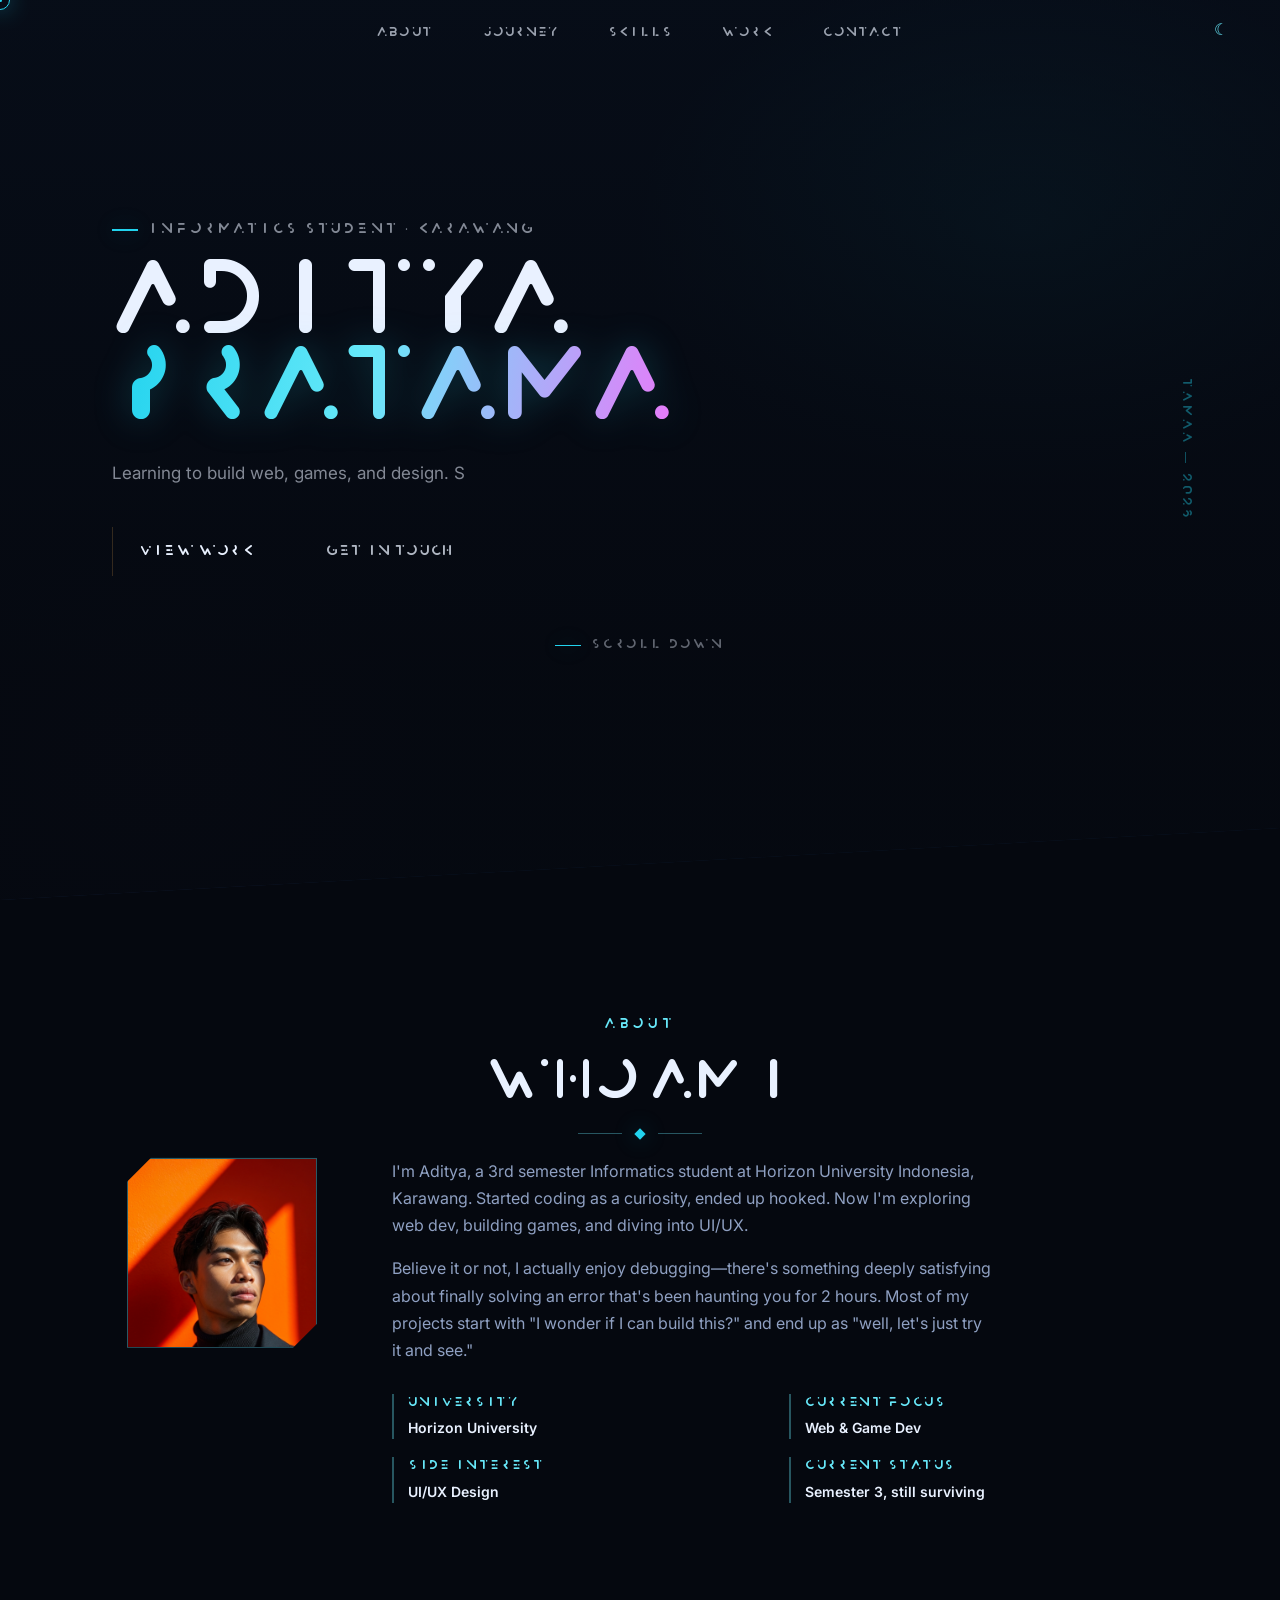
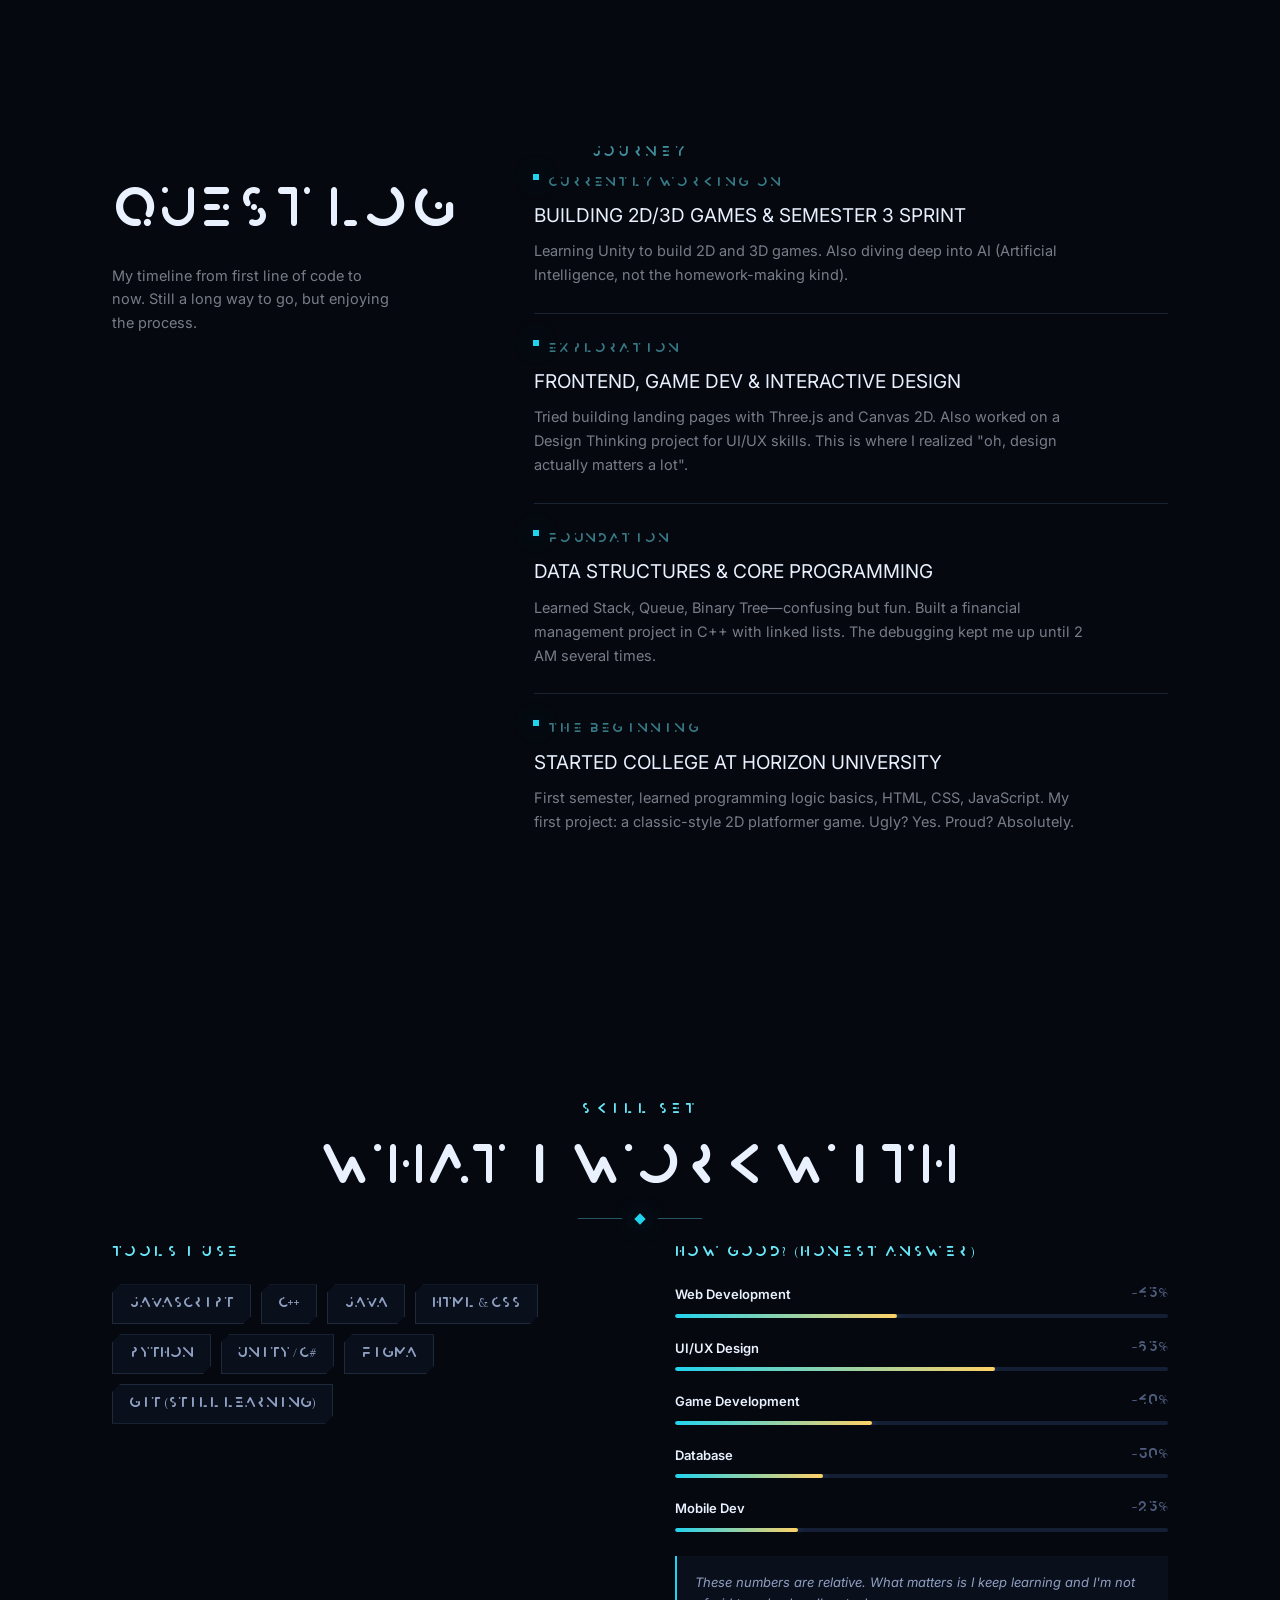
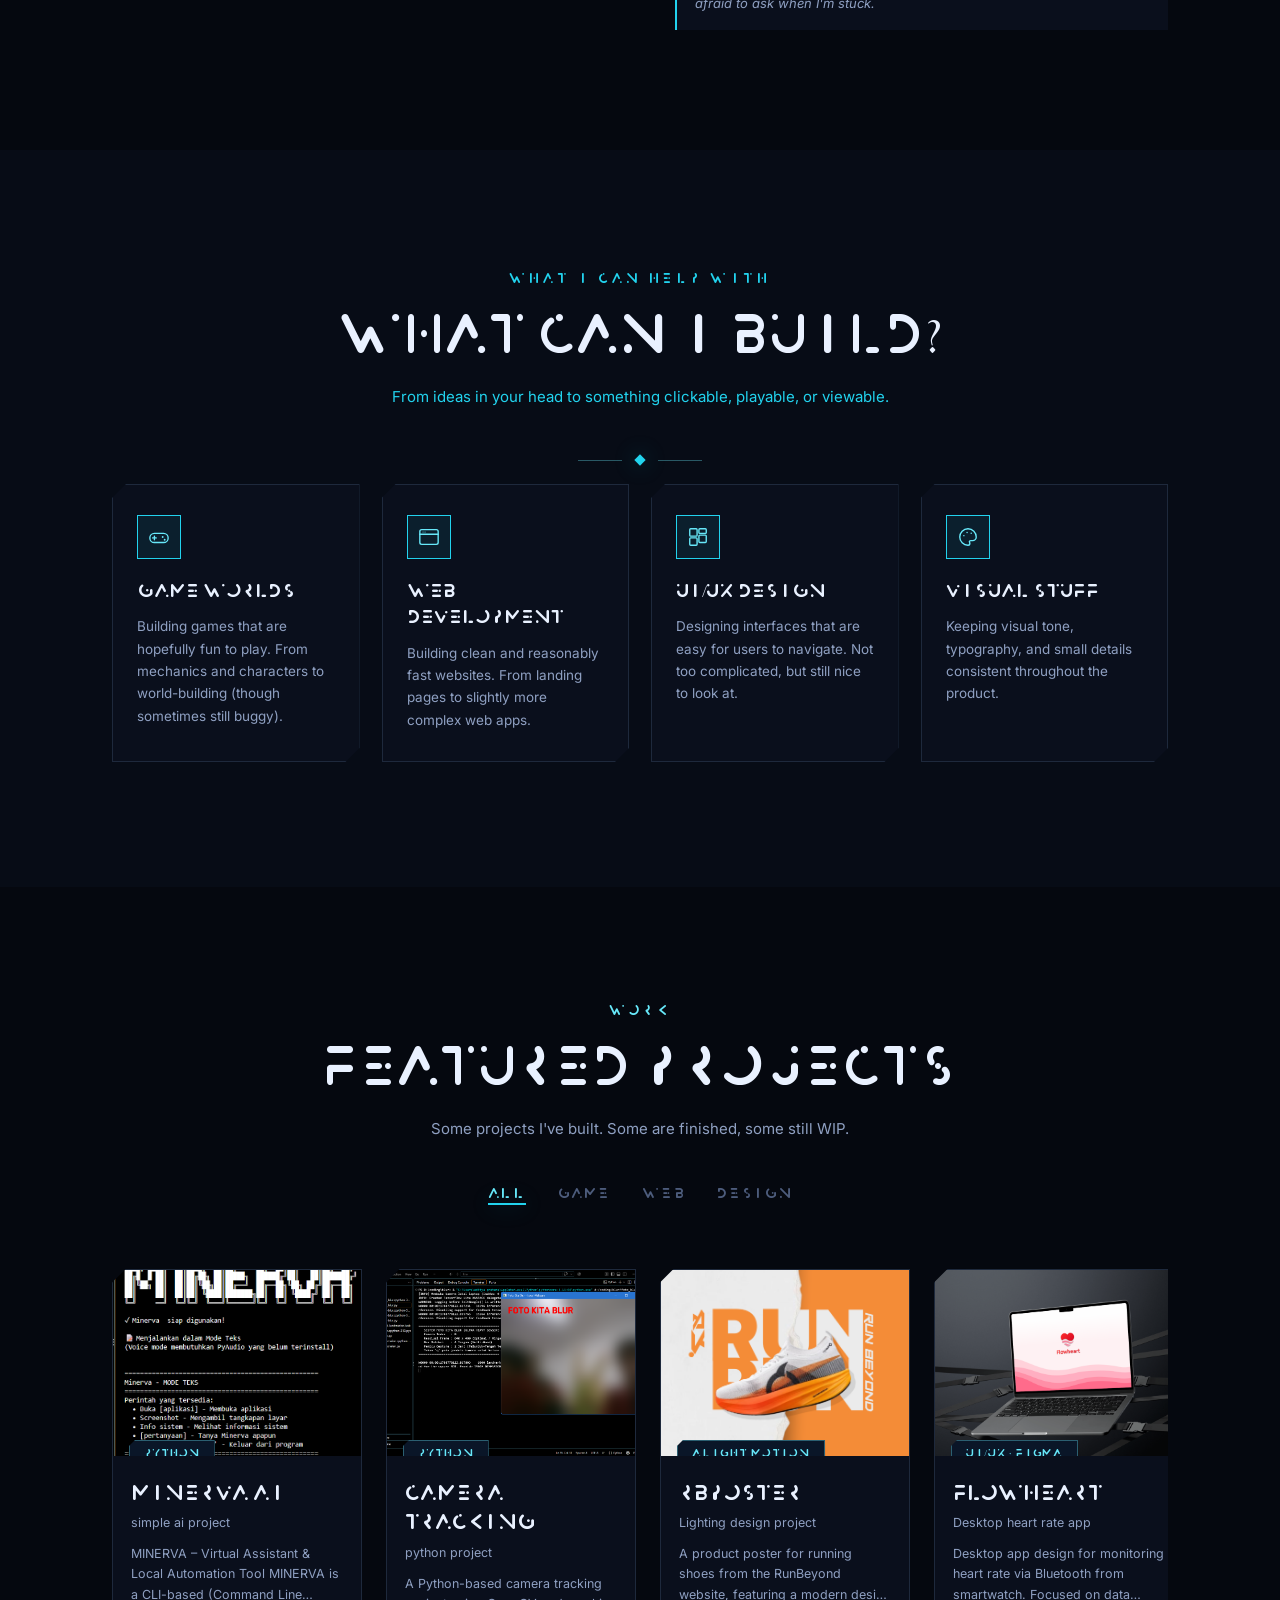
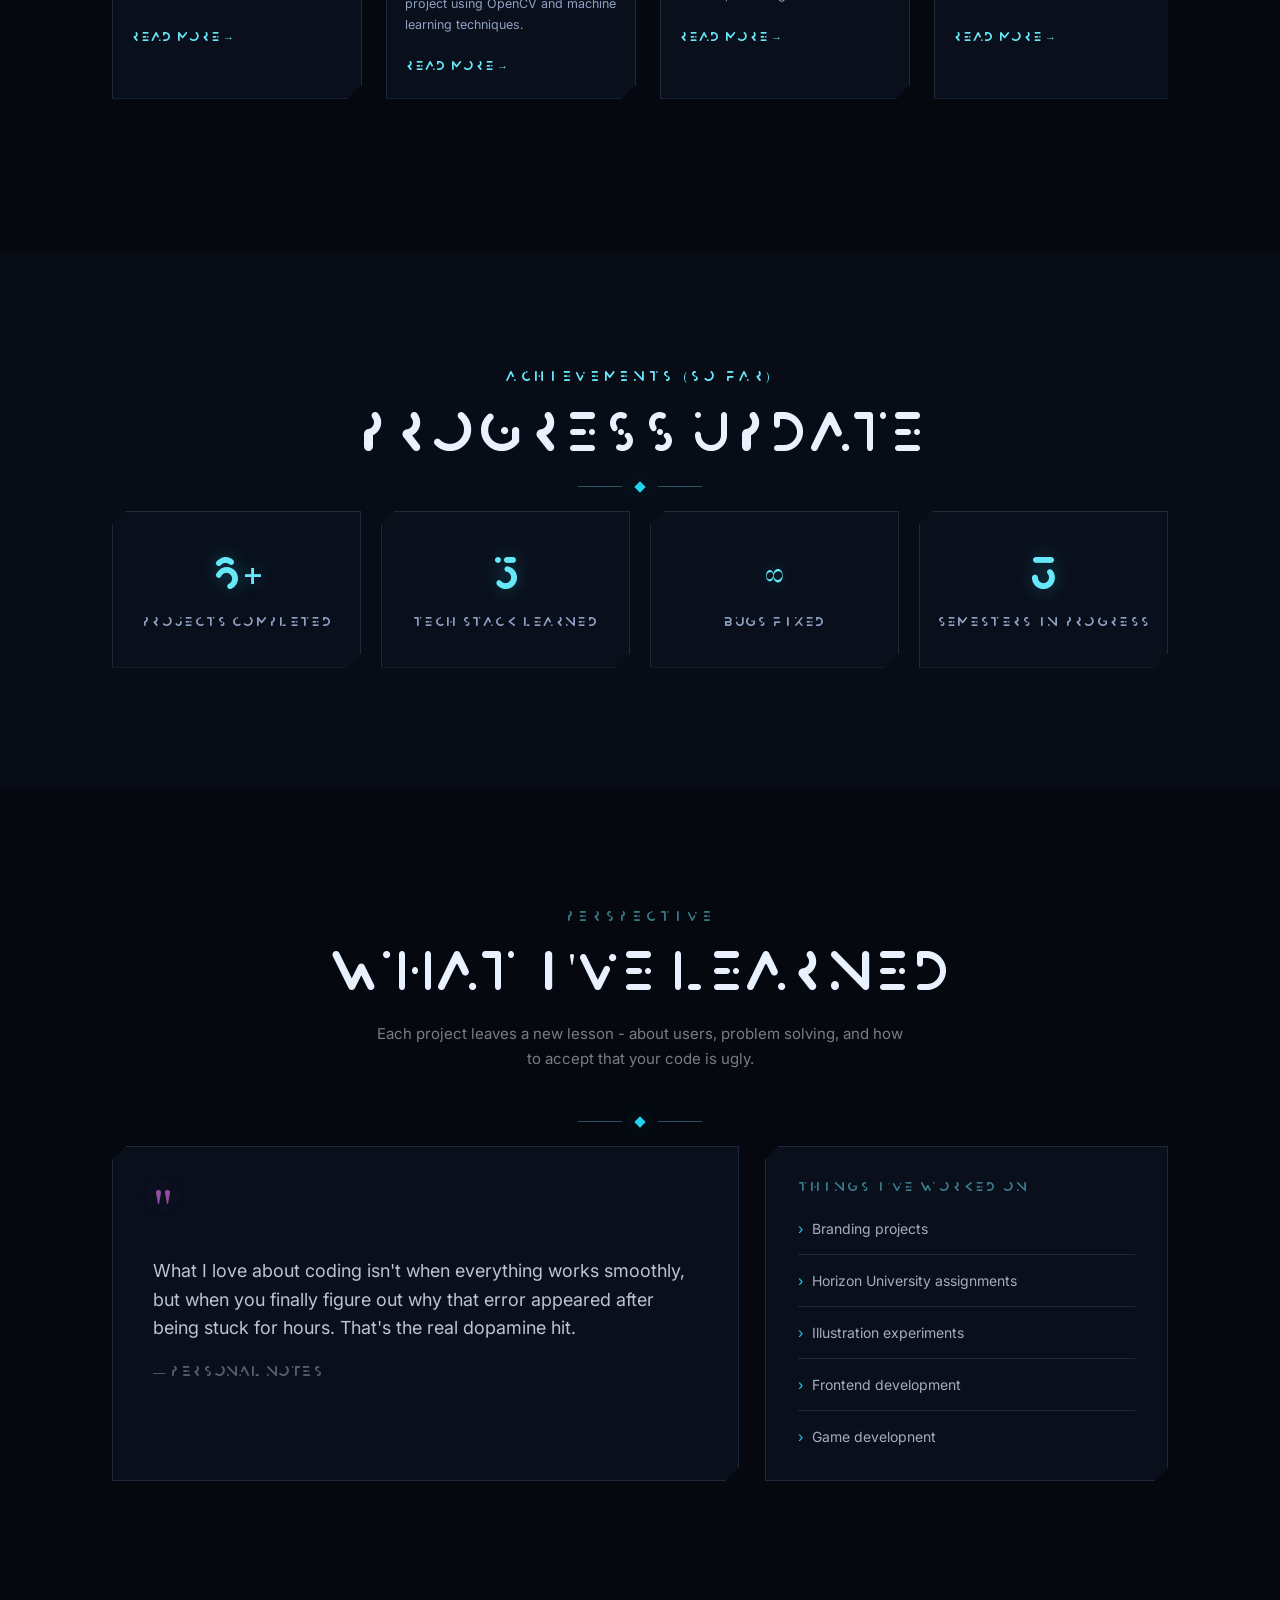
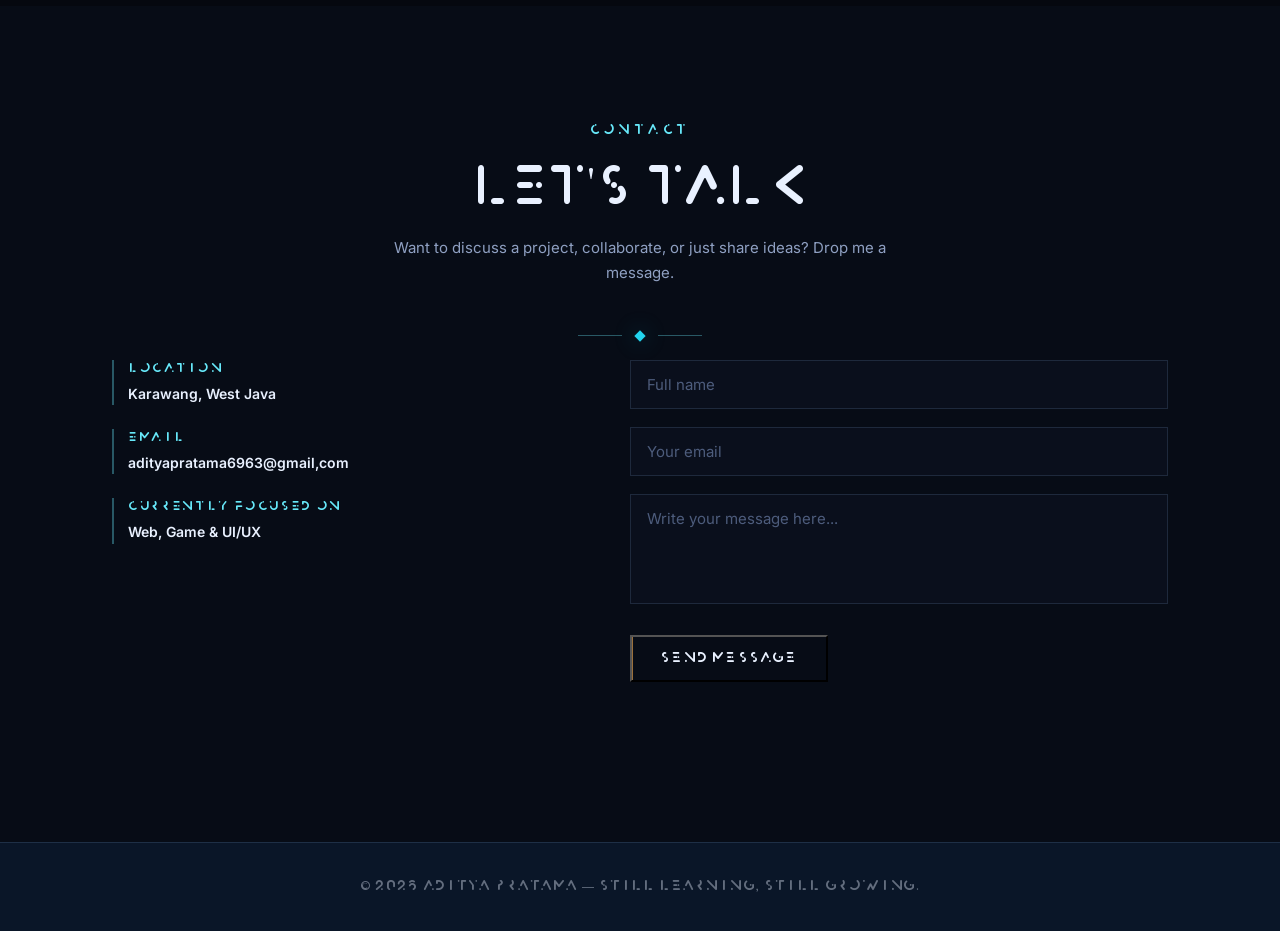
==== commit 1b124735: "Update index.html" ====
--- a/index.html
+++ b/index.html
@@ -28,7 +28,7 @@
 
 <section class="hero">
   <div class="hero-bg-photo" aria-hidden="true">
-    <img class="img-dark" src="images/hero-bg.jpg" alt="" onerror="this.style.display='none'">
+    <img class="img-dark" src="hero-bg.jpg" alt="" onerror="this.style.display='none'">
     <img class="img-light" src="images/hero-bg1.jpg" alt="" onerror="this.style.display='none'">
   </div>
   <div class="hero-glow" aria-hidden="true"></div>
@@ -435,4 +435,4 @@
 
 <script src="script.js" defer></script>
 </body>
-</html>+</html>
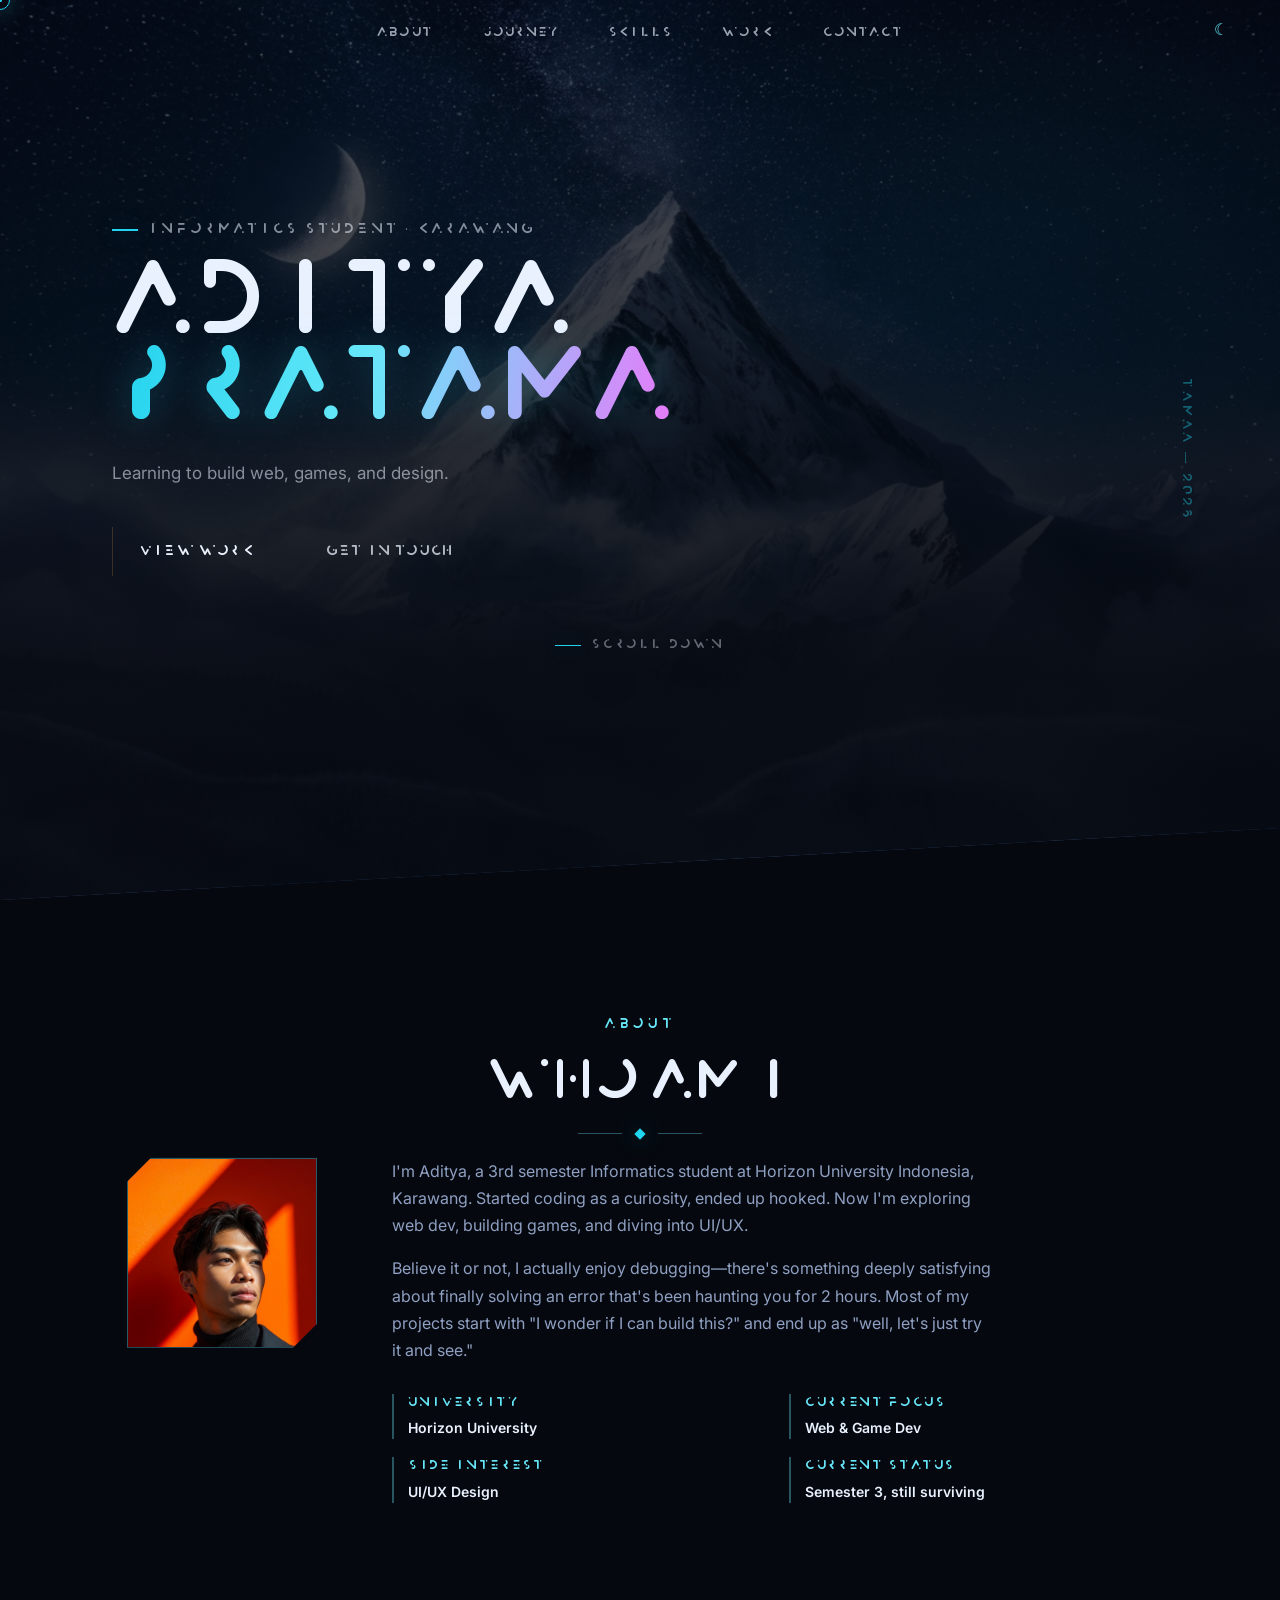
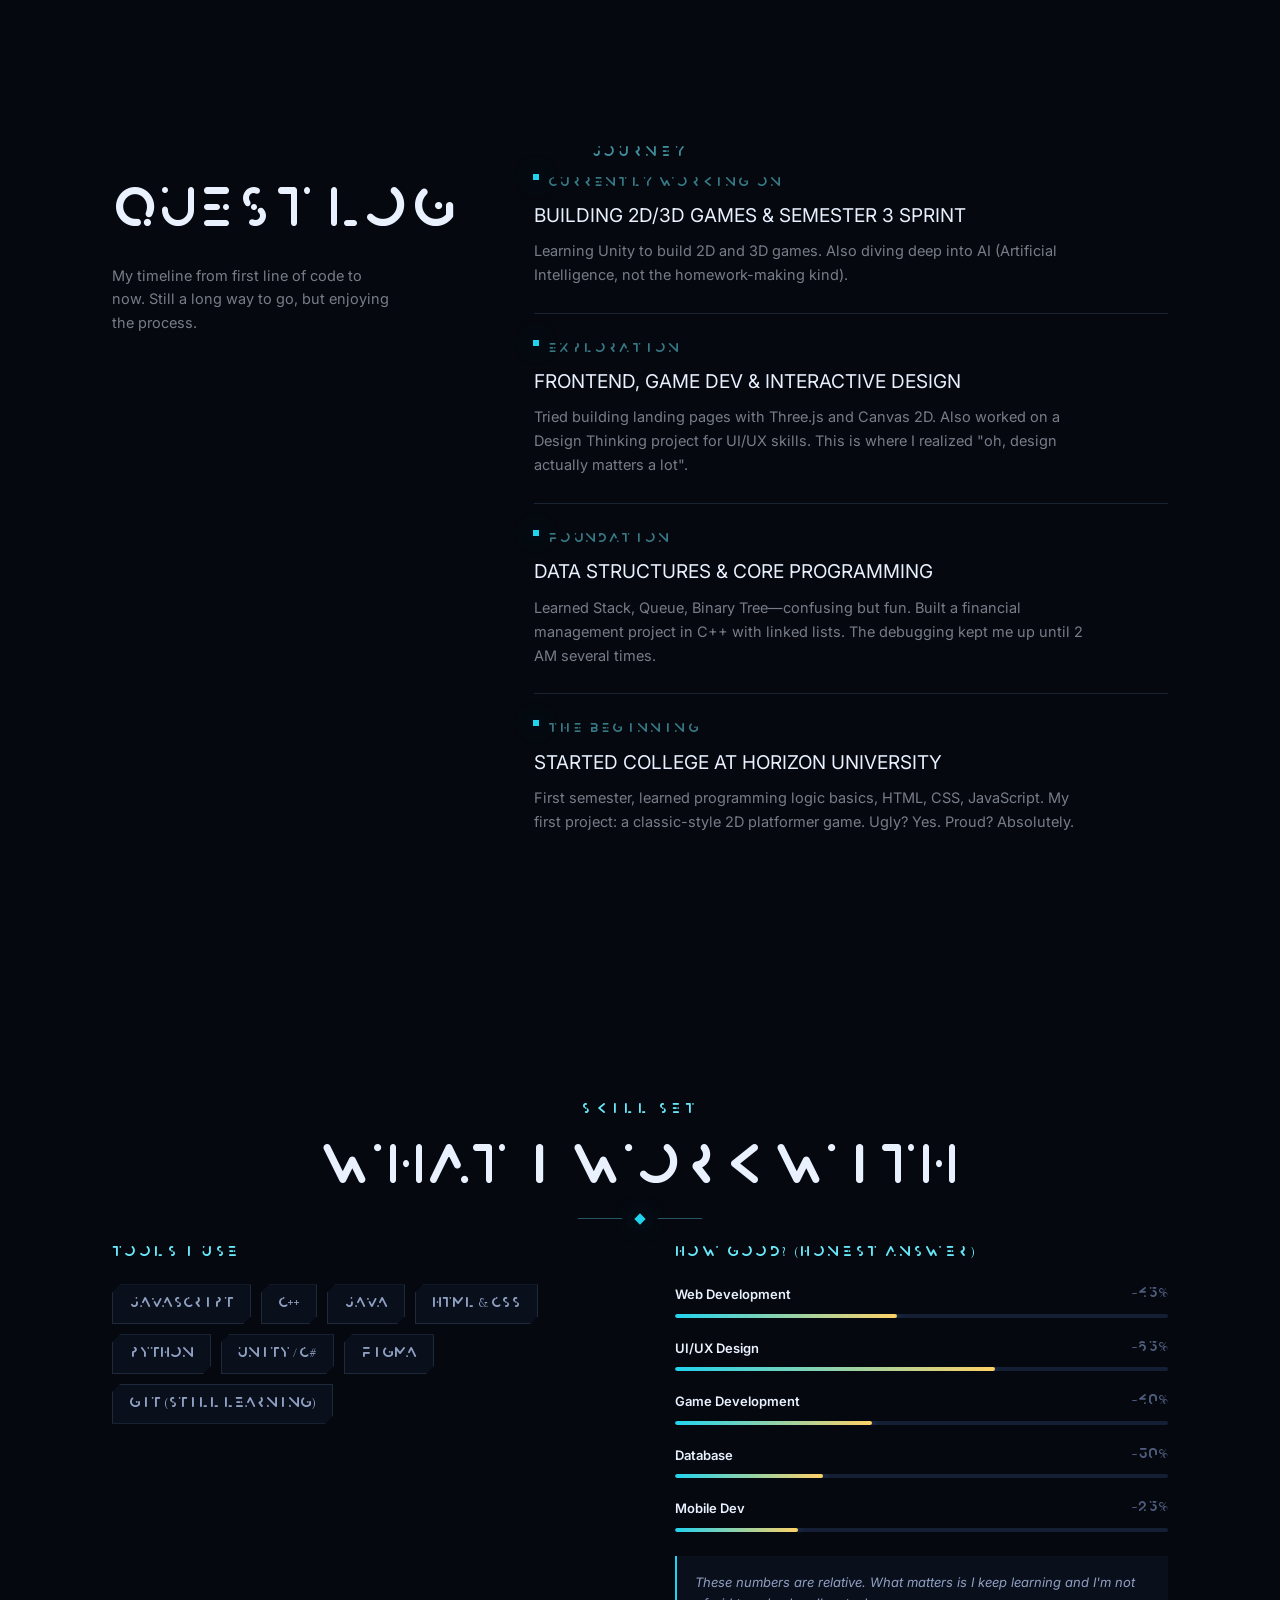
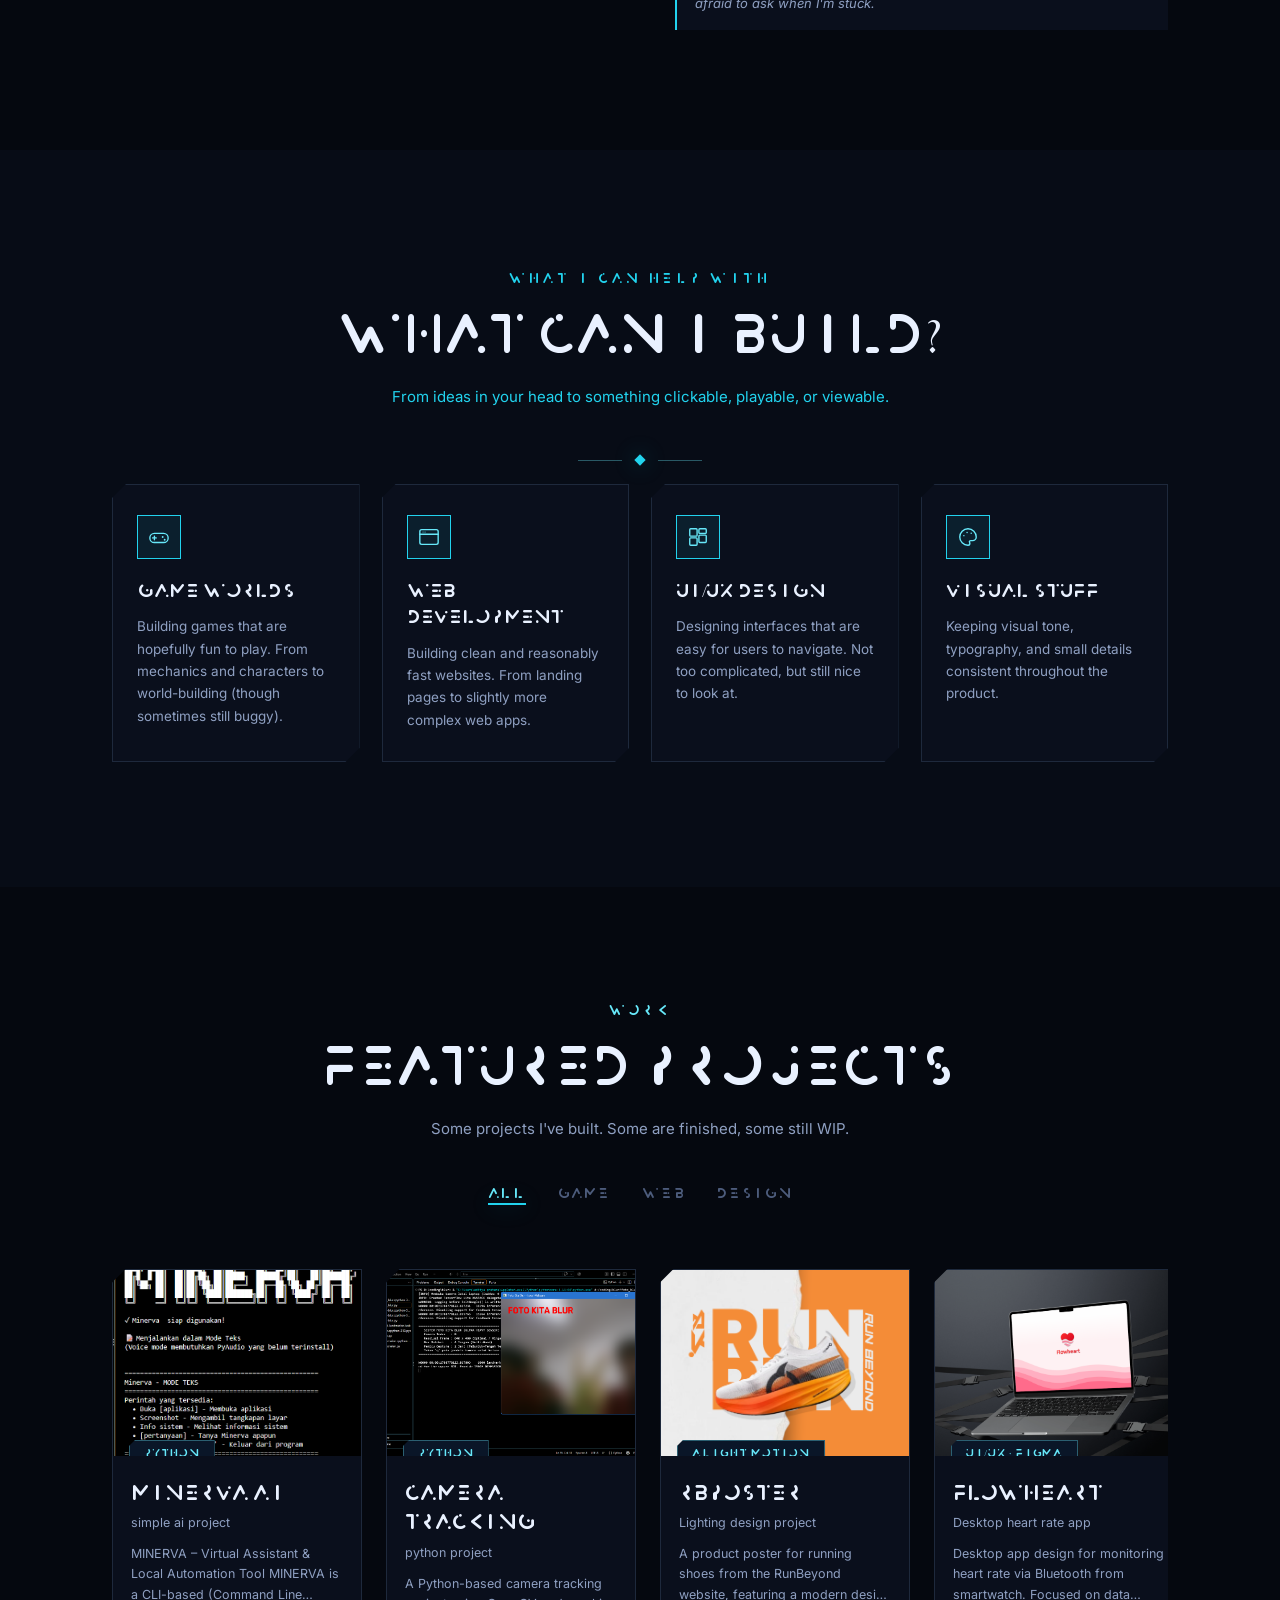
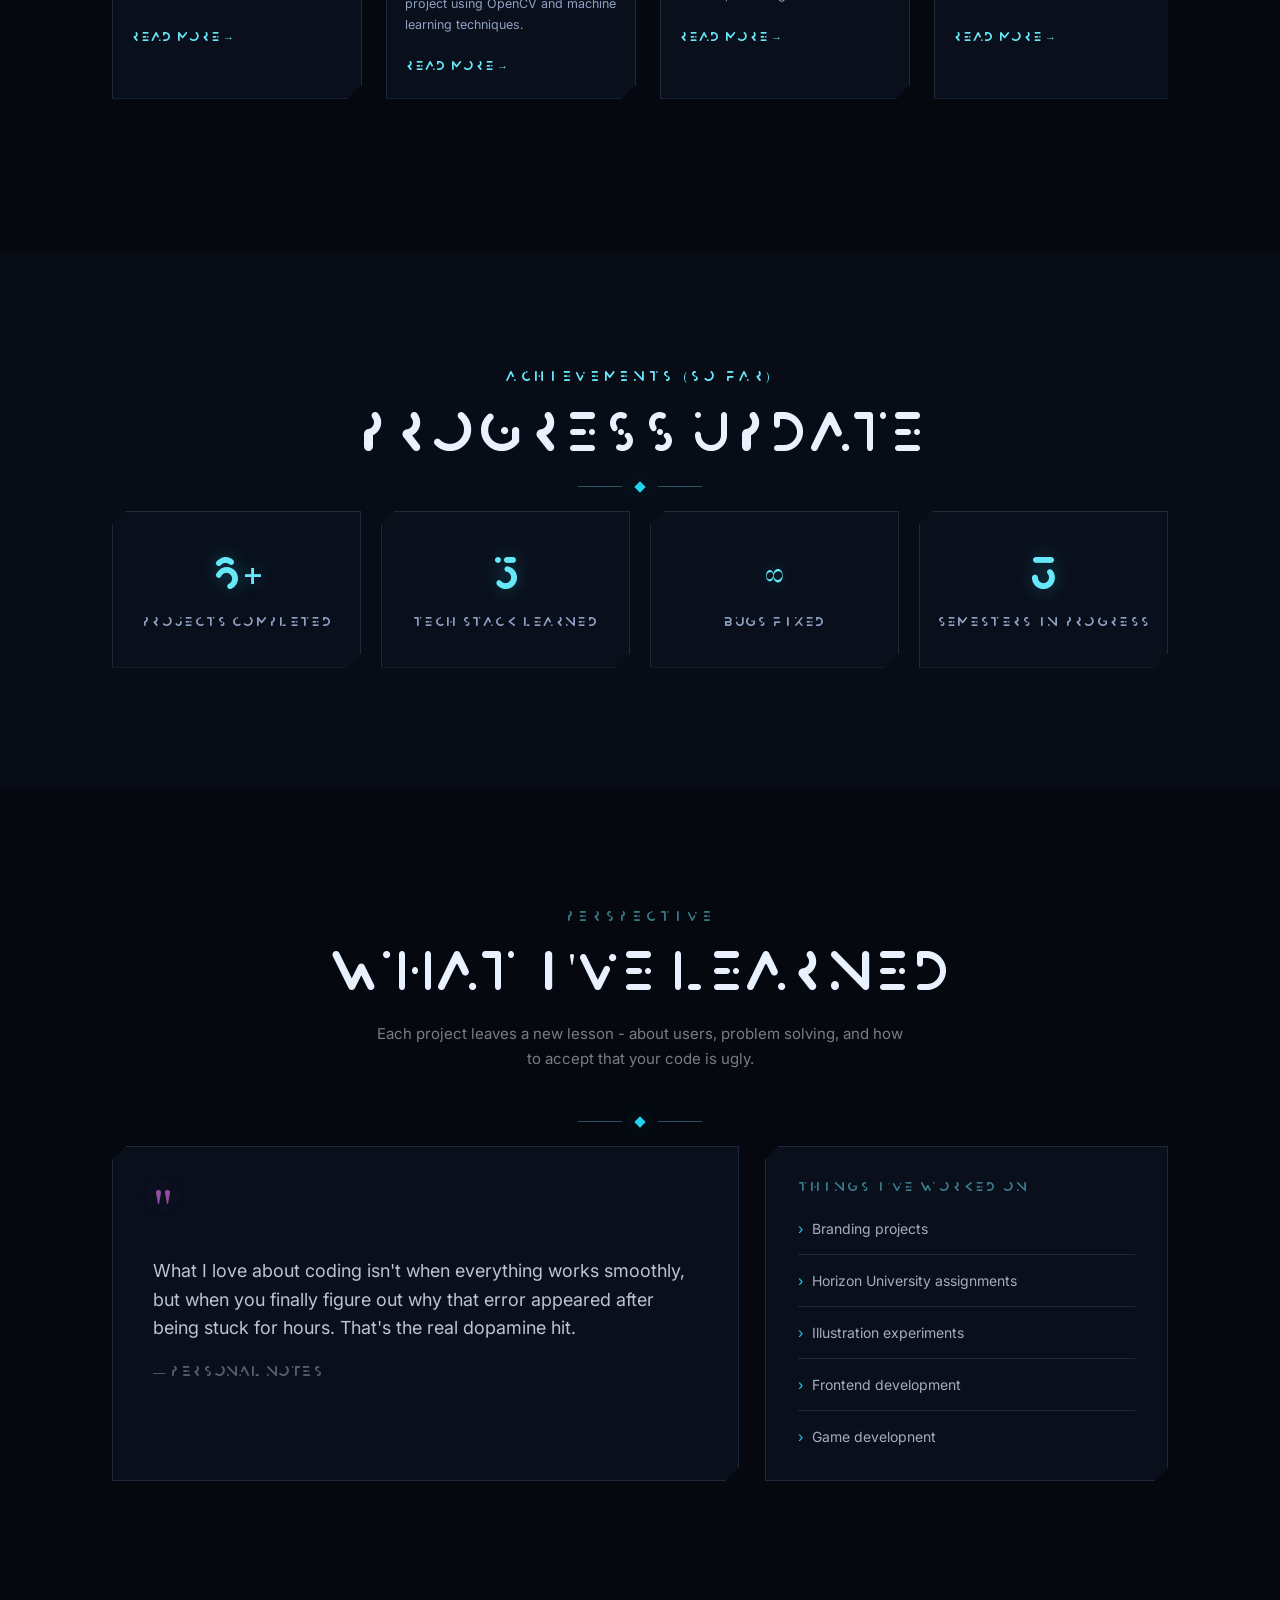
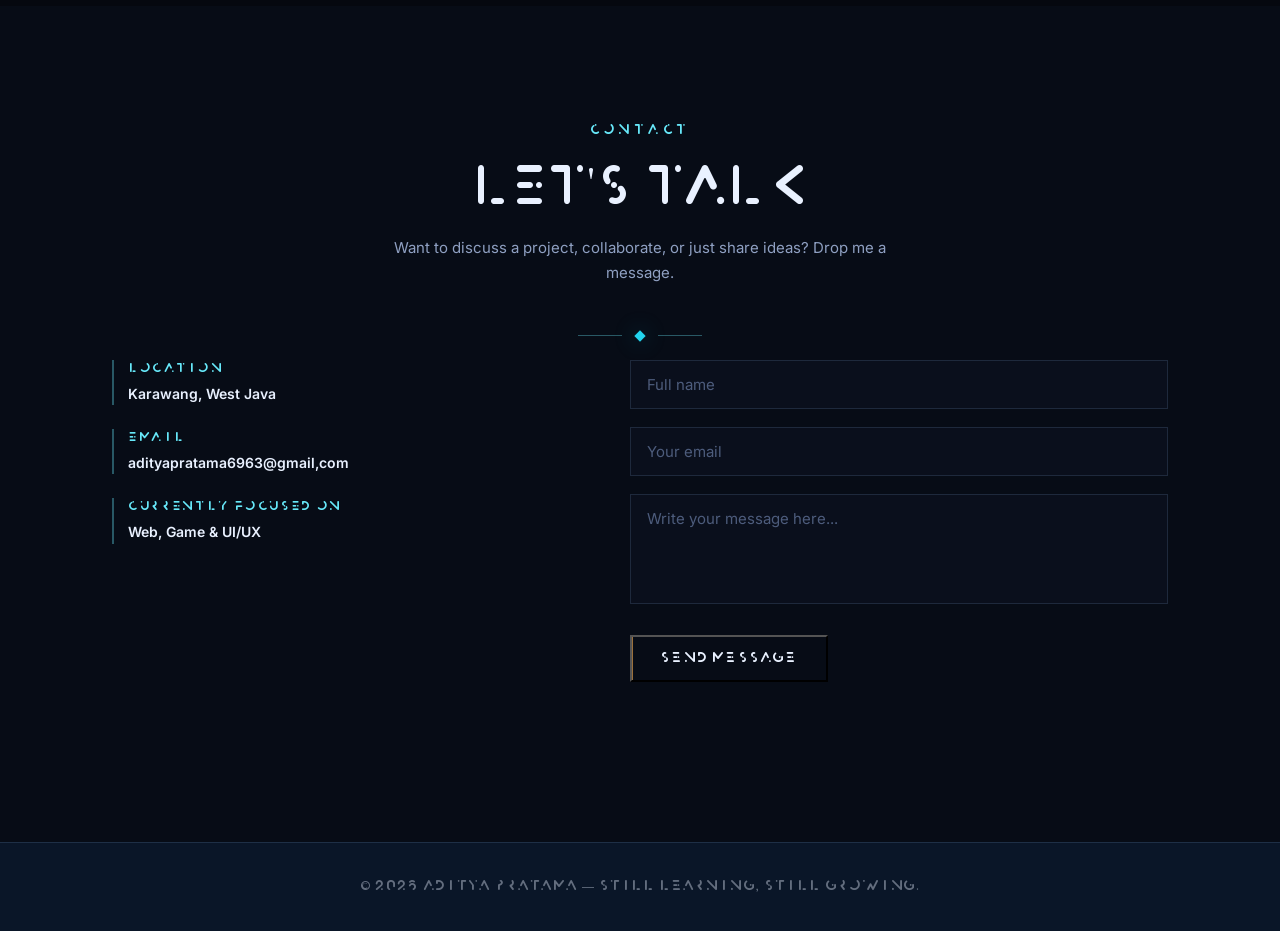
==== commit 0becc197: "Update image source path for hero background" ====
--- a/index.html
+++ b/index.html
@@ -28,7 +28,7 @@
 
 <section class="hero">
   <div class="hero-bg-photo" aria-hidden="true">
-    <img class="img-dark" src="hero-bg.jpg" alt="" onerror="this.style.display='none'">
+    <img class="img-dark" src="images/hero-bg.jpg" alt="" onerror="this.style.display='none'">
     <img class="img-light" src="images/hero-bg1.jpg" alt="" onerror="this.style.display='none'">
   </div>
   <div class="hero-glow" aria-hidden="true"></div>
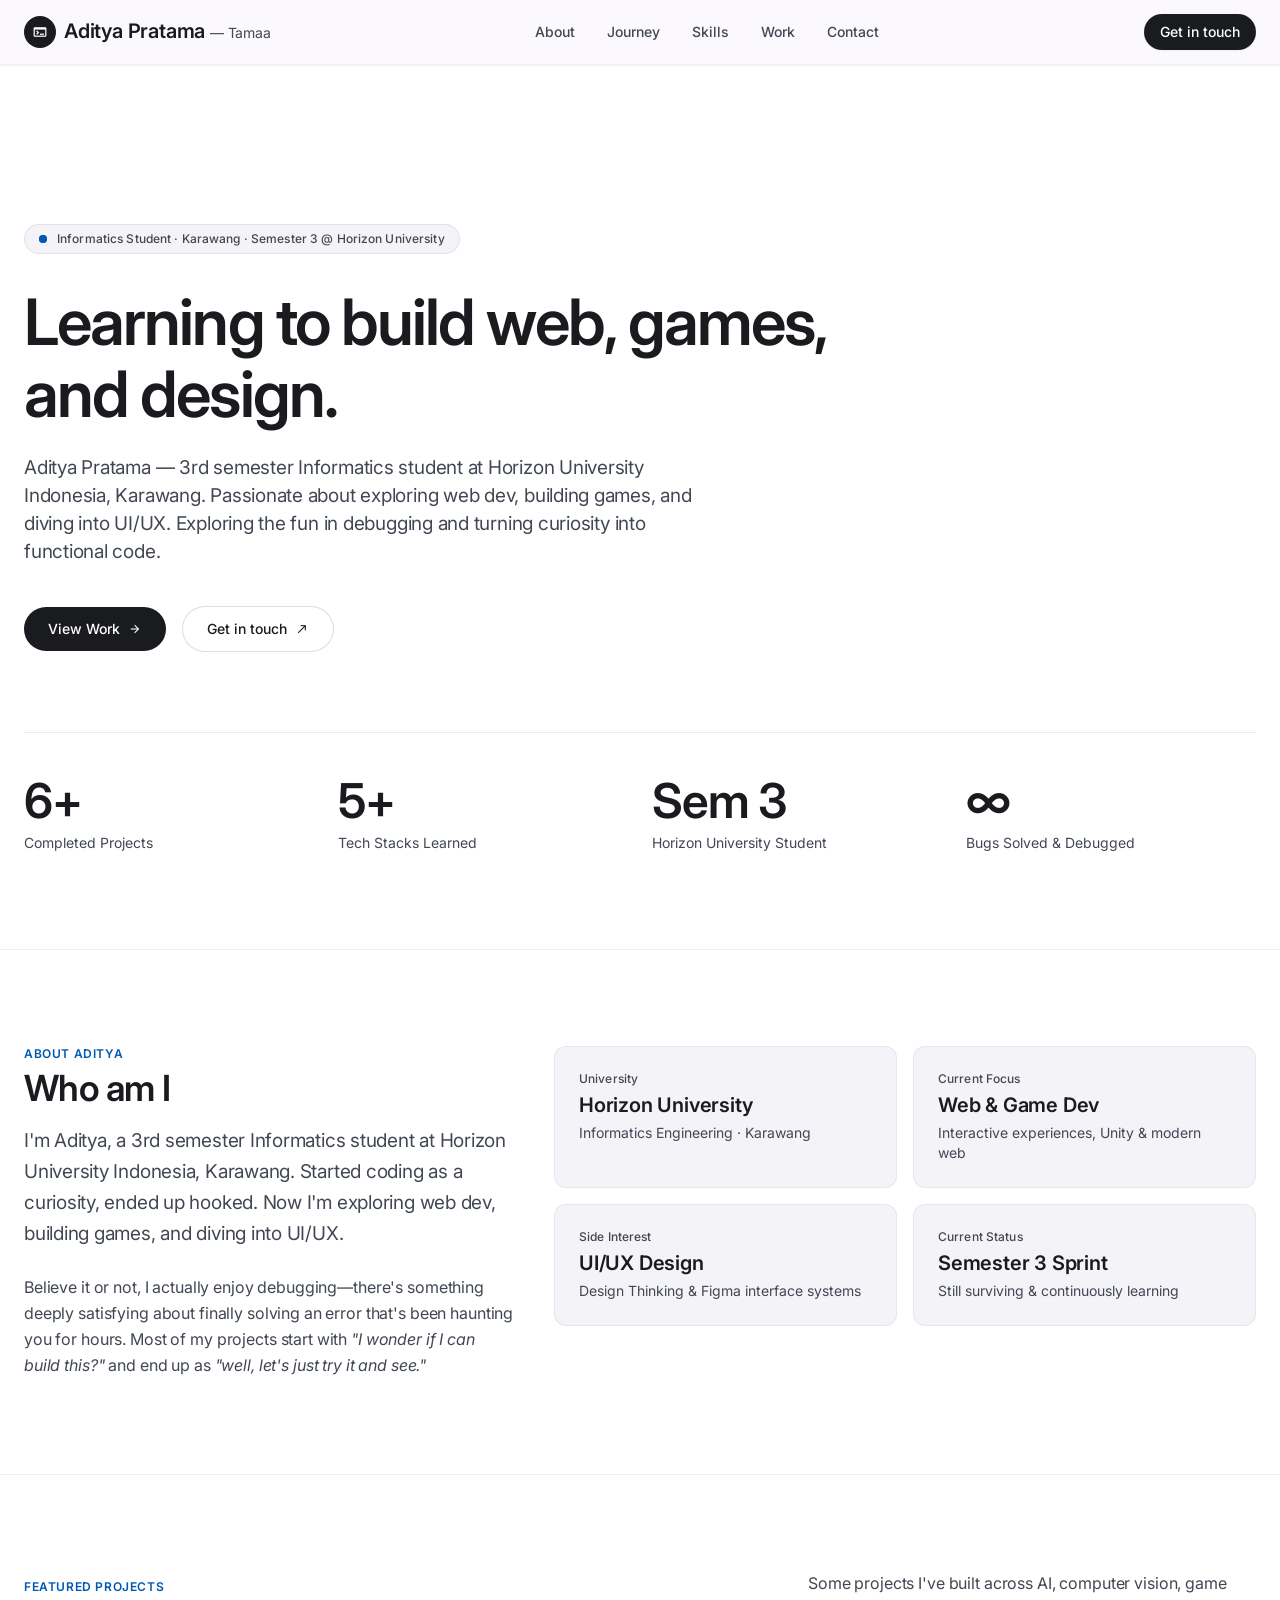
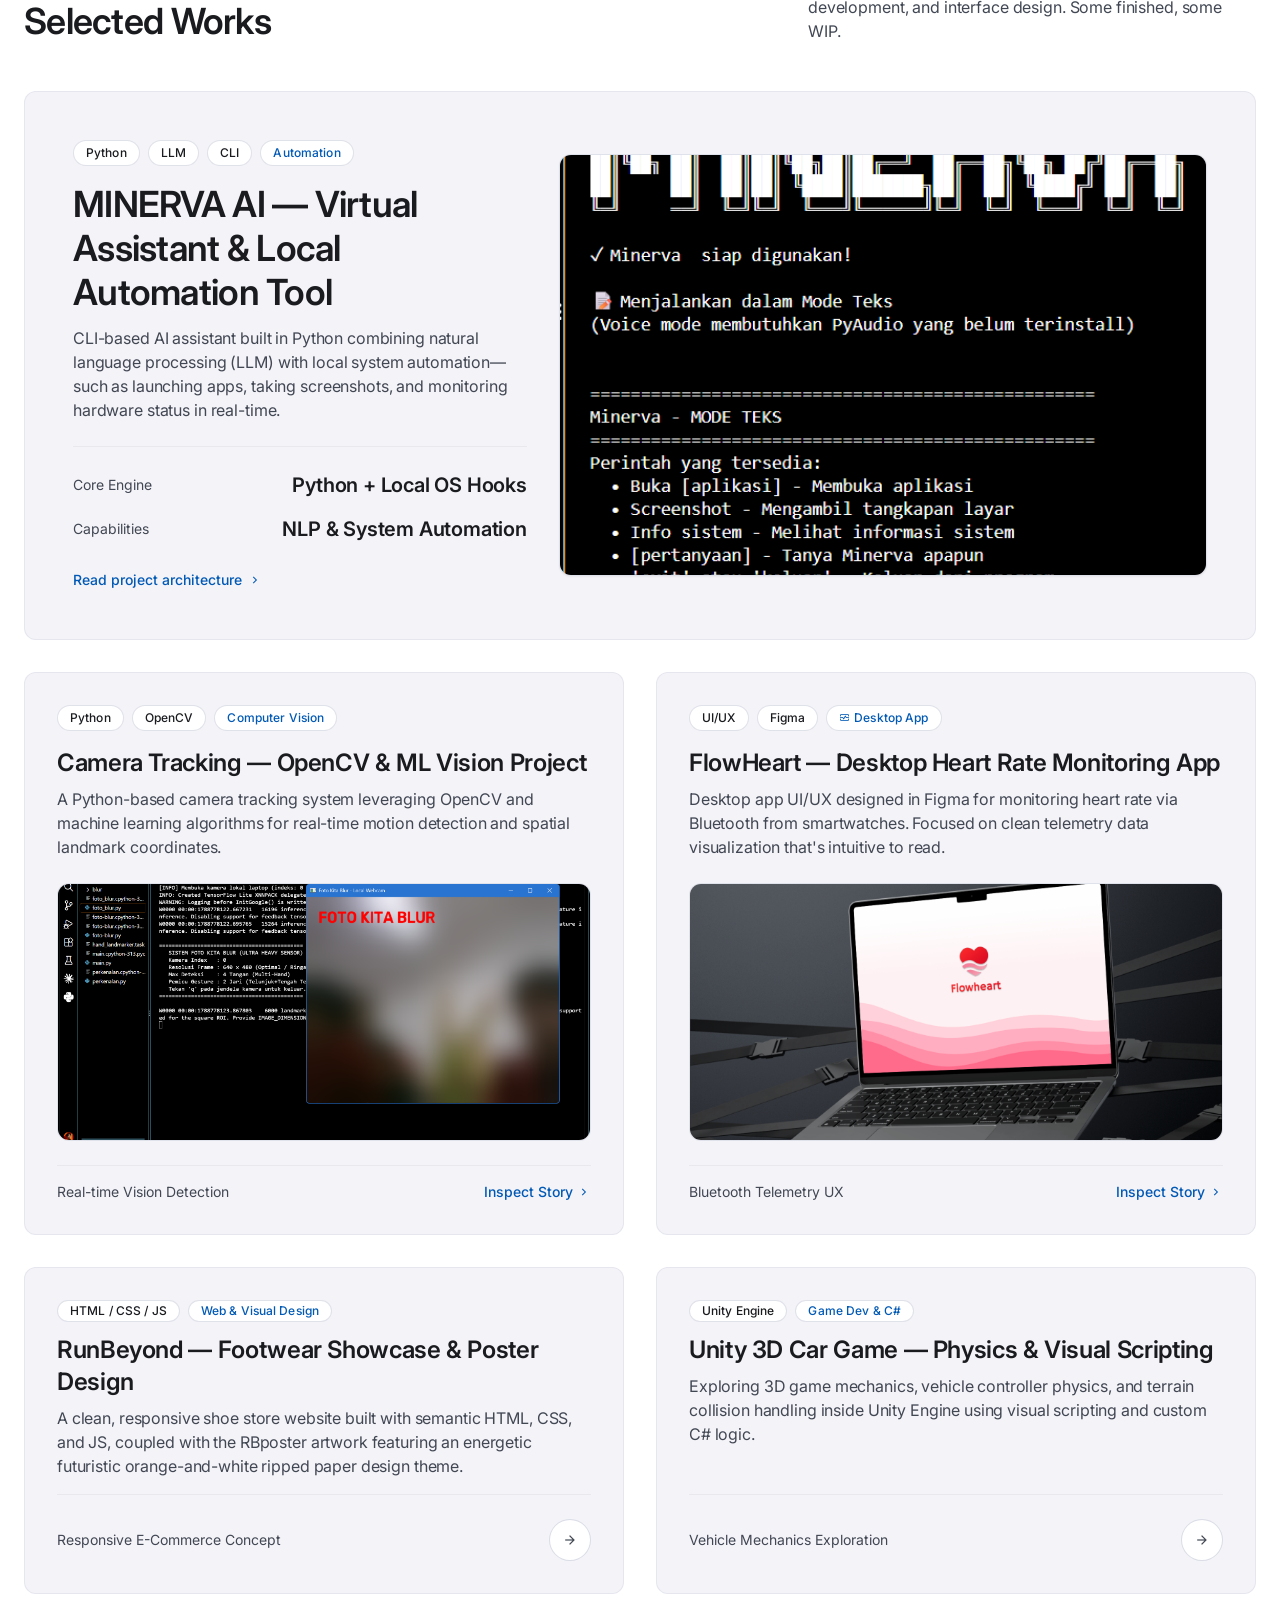
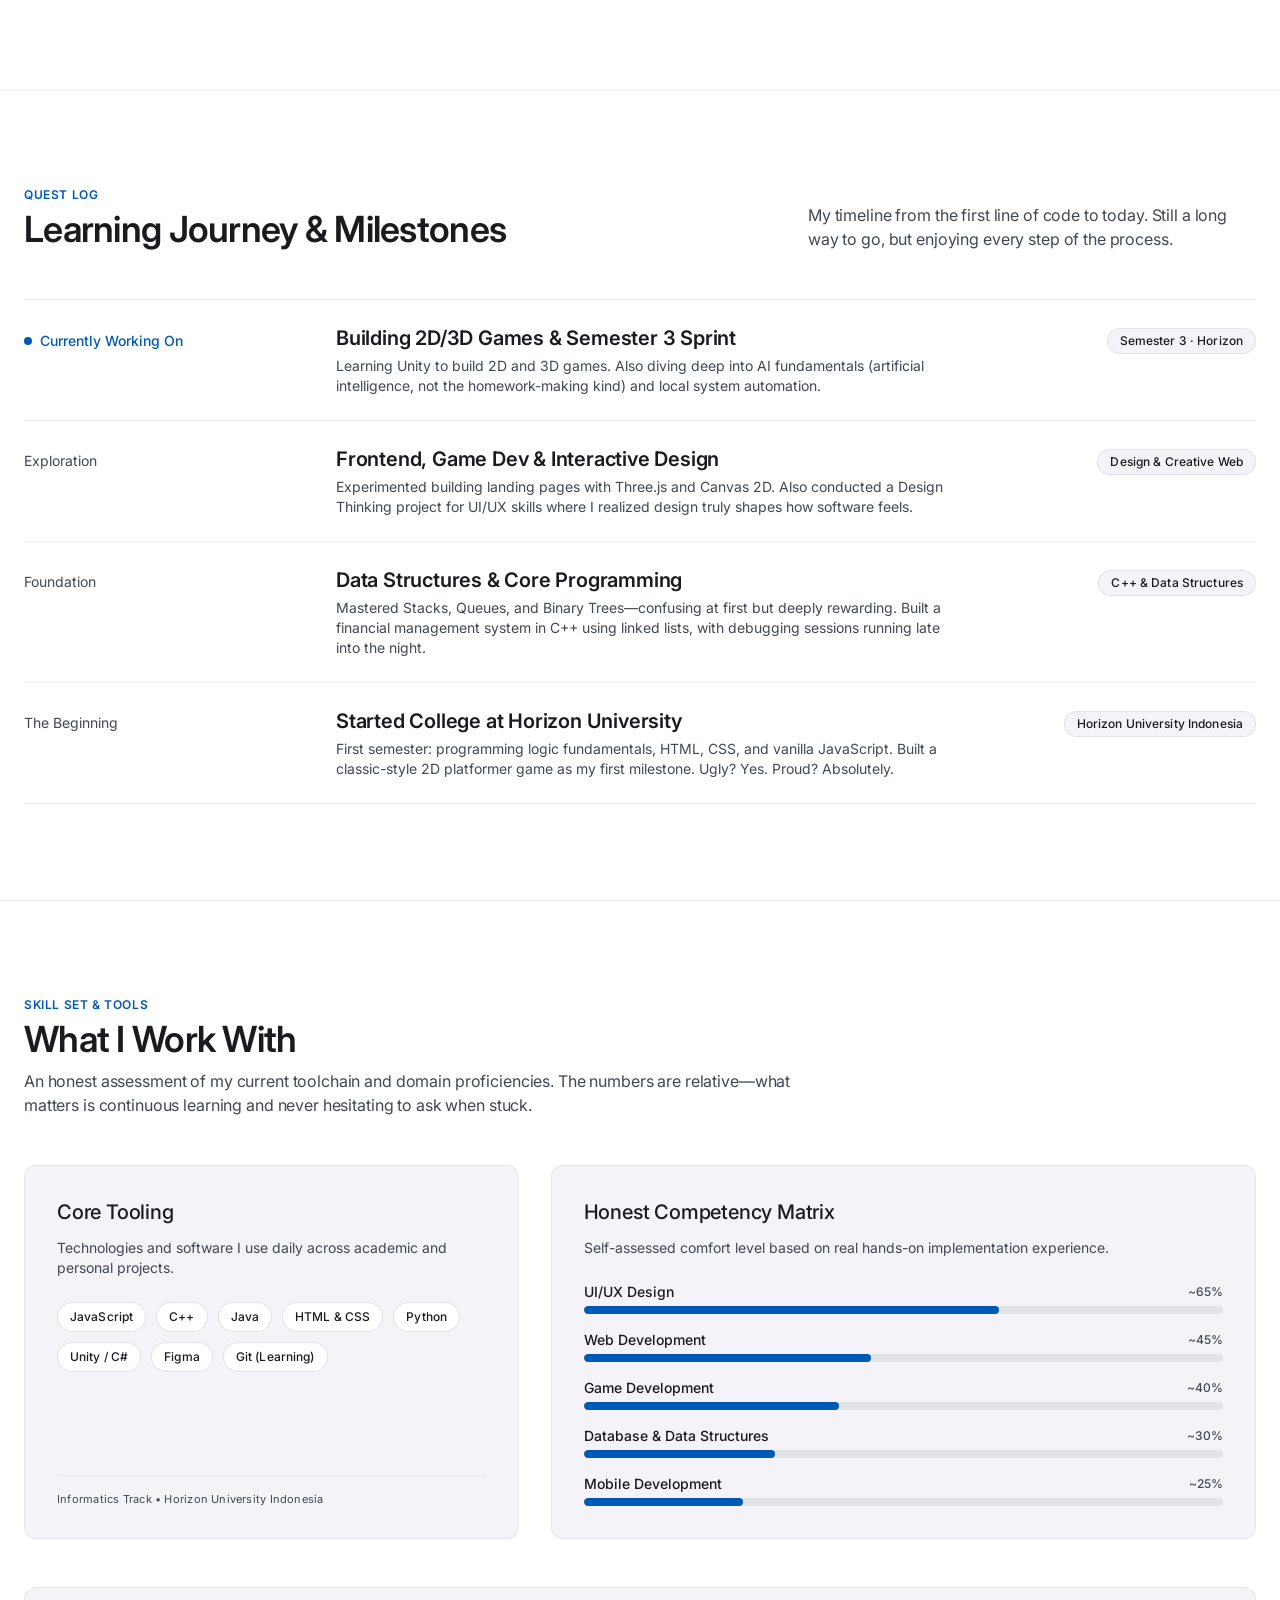
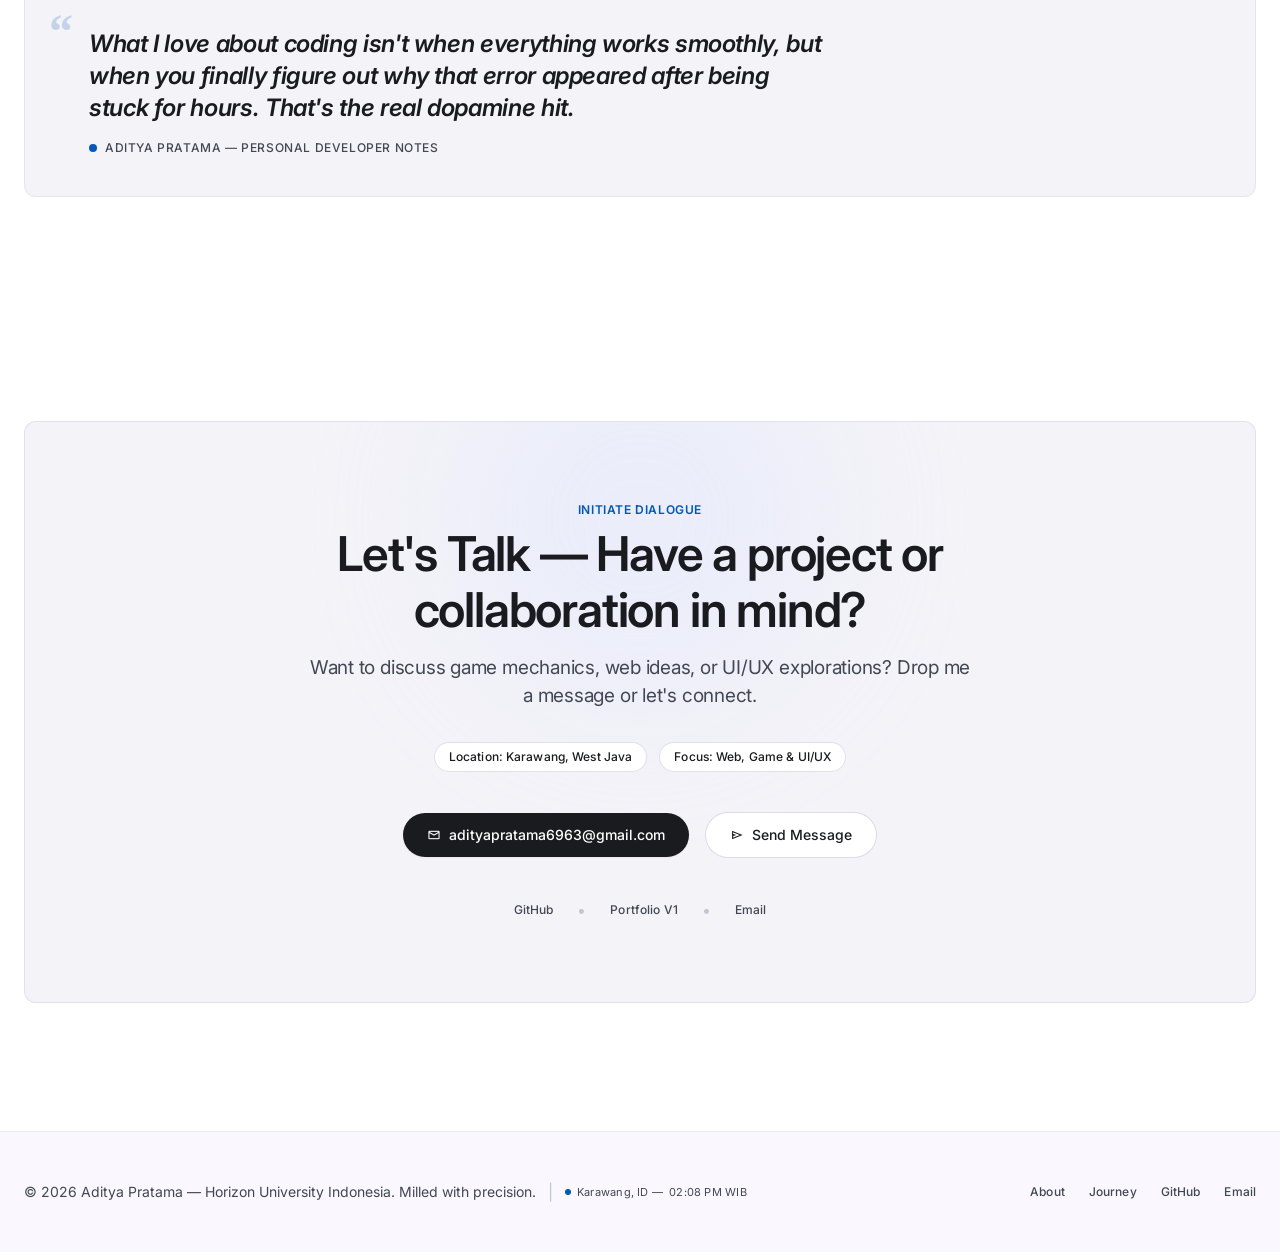
==== commit 11d3d1a7: "Add files via upload" ====
--- a/index.html
+++ b/index.html
@@ -1,438 +1,516 @@
-﻿<!DOCTYPE html>
-<html lang="eng">
-<head>
-<meta charset="UTF-8">
-<meta name="viewport" content="width=device-width, initial-scale=1.0">
-<title>Aditya Pratama — Developer & Game Designer</title>
-<link rel="preconnect" href="https://fonts.googleapis.com">
-<link href="https://fonts.googleapis.com/css2?family=Inter:wght@400;500;600;700;800&display=swap" rel="stylesheet">
-<link rel="stylesheet" href="style.css">
-</head>
-<body>
-
-<header id="siteHeader">
-  <nav id="nav">
-    <ul>
-      <li><a href="#about">about</a></li>
-      <li><a href="#quests">journey</a></li>
-      <li><a href="#arsenal">skills</a></li>
-      <li><a href="#projects">work</a></li>
-      <li><a href="#contact">contact</a></li>
-    </ul>
-  </nav>
-  <button id="themeToggle" class="theme-toggle" type="button" aria-label="Toggle day/night theme">
-    <span class="icon-moon">☾</span>
-    <span class="icon-sun">☀</span>
-  </button>
-</header>
-
-<section class="hero">
-  <div class="hero-bg-photo" aria-hidden="true">
-    <img class="img-dark" src="images/hero-bg.jpg" alt="" onerror="this.style.display='none'">
-    <img class="img-light" src="images/hero-bg1.jpg" alt="" onerror="this.style.display='none'">
-  </div>
-  <div class="hero-glow" aria-hidden="true"></div>
-  <div class="hero-side-label" aria-hidden="true">Tamaa — 2026</div>
-  <div class="hero-inner">
-    <div class="hero-main">
-      <div class="hero-tag">Informatics Student · Karawang</div>
-      <h1 class="hero-name">Aditya<br><span class="accent">Pratama</span></h1>
-      <p class="hero-role">Learning to build web, games, and design. Sometimes it works, sometimes it breaks. But hey, that's the fun part.</p>
-      <div class="hero-actions">
-        <a href="#projects" class="btn">view work</a>
-        <a href="#contact" class="btn ghost">get in touch</a>
-      </div>
-    </div>
-    
-  </div>
-  <div class="hero-scroll"><div class="line"></div>scroll down</div>
-</section>
-
-<section id="about">
-  <div class="wrap">
-    <span class="eyebrow">about</span>
-    <h2 class="section-title">Who am I</h2>
-    <div class="ornament"><div class="bar"></div><div class="gem"></div><div class="bar"></div></div>
-
-    <div class="about-grid reveal">
-      <div class="avatar-wrap">
-        <div class="avatar"><img src="images/aditya-avatar.jpg" alt="Aditya Pratama"></div>
-      </div>
-      <div class="about-text">
-        <p>I'm Aditya, a 3rd semester Informatics student at Horizon University Indonesia, Karawang. Started coding as a curiosity, ended up hooked. Now I'm exploring web dev, building games, and diving into UI/UX.</p>
-        <p>Believe it or not, I actually enjoy debugging—there's something deeply satisfying about finally solving an error that's been haunting you for 2 hours. Most of my projects start with "I wonder if I can build this?" and end up as "well, let's just try it and see."</p>
-        <div class="about-facts">
-          <div class="fact"><div class="k">University</div><div class="v">Horizon University</div></div>
-          <div class="fact"><div class="k">Current Focus</div><div class="v">Web & Game Dev</div></div>
-          <div class="fact"><div class="k">Side Interest</div><div class="v">UI/UX Design</div></div>
-          <div class="fact"><div class="k">Current Status</div><div class="v">Semester 3, still surviving</div></div>
-        </div>
-      </div>
-    </div>
-  </div>
-</section>
-
-
-<section id="quests" class="questlog">
-  <div class="wrap">
-    <span class="eyebrow">journey</span>
-    <div class="quest-layout reveal">
-      <div class="quest-intro">
-        <h2 class="section-title left">Quest Log</h2>
-        <p>My timeline from first line of code to now. Still a long way to go, but enjoying the process.</p>
-      </div>
-      <div class="quest-list">
-        <div class="quest">
-          <div class="quest-chapter">currently working on</div>
-          <h3>Building 2D/3D Games & Semester 3 Sprint</h3>
-          <p>Learning Unity to build 2D and 3D games. Also diving deep into AI (Artificial Intelligence, not the homework-making kind).</p>
-        </div>
-        <div class="quest">
-          <div class="quest-chapter">exploration</div>
-          <h3>Frontend, Game Dev & Interactive Design</h3>
-          <p>Tried building landing pages with Three.js and Canvas 2D. Also worked on a Design Thinking project for UI/UX skills. This is where I realized "oh, design actually matters a lot".</p>
-        </div>
-        <div class="quest">
-          <div class="quest-chapter">foundation</div>
-          <h3>Data Structures & Core Programming</h3>
-          <p>Learned Stack, Queue, Binary Tree—confusing but fun. Built a financial management project in C++ with linked lists. The debugging kept me up until 2 AM several times.</p>
-        </div>
-        <div class="quest">
-          <div class="quest-chapter">the beginning</div>
-          <h3>Started College at Horizon University</h3>
-          <p>First semester, learned programming logic basics, HTML, CSS, JavaScript. My first project: a classic-style 2D platformer game. Ugly? Yes. Proud? Absolutely.</p>
-        </div>
-      </div>
-    </div>
-  </div>
-</section>
-
-<section id="arsenal">
-  <div class="wrap">
-    <span class="eyebrow">skill set</span>
-    <h2 class="section-title">What I work with</h2>
-    <div class="ornament"><div class="bar"></div><div class="gem"></div><div class="bar"></div></div>
-
-    <div class="arsenal-grid reveal">
-      <div>
-        <div class="arsenal-heading">Tools I use</div>
-        <div class="tag-cloud">
-          <div class="tag">JavaScript</div>
-          <div class="tag">C++</div>
-          <div class="tag">Java</div>
-          <div class="tag">HTML & CSS</div>
-          <div class="tag">Python</div>
-          <div class="tag">Unity / C#</div>
-          <div class="tag">Figma</div>
-          <div class="tag">Git (still learning)</div>
-        </div>
-      </div>
-      <div>
-        <div class="arsenal-heading">How good? (honest answer)</div>
-        <div class="bars">
-          <div class="bar-row">
-            <div class="bar-label"><span>Web Development</span><span>~45%</span></div>
-            <div class="bar-track"><div class="bar-fill" data-w="45"></div></div>
-          </div>
-          <div class="bar-row">
-            <div class="bar-label"><span>UI/UX Design</span><span>~65%</span></div>
-            <div class="bar-track"><div class="bar-fill" data-w="65"></div></div>
-          </div>
-          <div class="bar-row">
-            <div class="bar-label"><span>Game Development</span><span>~40%</span></div>
-            <div class="bar-track"><div class="bar-fill" data-w="40"></div></div>
-          </div>
-          <div class="bar-row">
-            <div class="bar-label"><span>Database</span><span>~30%</span></div>
-            <div class="bar-track"><div class="bar-fill" data-w="30"></div></div>
-          </div>
-          <div class="bar-row">
-            <div class="bar-label"><span>Mobile Dev</span><span>~25%</span></div>
-            <div class="bar-track"><div class="bar-fill" data-w="25"></div></div>
-          </div>
-        </div>
-        <div class="quote-box">These numbers are relative. What matters is I keep learning and I'm not afraid to ask when I'm stuck.</div>
-      </div>
-    </div>
-  </div>
-</section>
-
-<section id="services" class="services">
-  <div class="wrap">
-    <span class="eyebrow">what I can help with</span>
-    <h2 class="section-title">What can I build?</h2>
-    <p class="section-sub">From ideas in your head to something clickable, playable, or viewable.</p>
-    <div class="ornament"><div class="bar"></div><div class="gem"></div><div class="bar"></div></div>
-
-    <div class="services-grid reveal">
-      <div class="service-card">
-        <div class="service-icon">
-          <svg viewBox="0 0 24 24" fill="none" stroke="currentColor" stroke-width="1.5" stroke-linecap="round" stroke-linejoin="round">
-            <rect x="2" y="8" width="20" height="10" rx="5"/>
-            <line x1="7" y1="11" x2="7" y2="15"/>
-            <line x1="5" y1="13" x2="9" y2="13"/>
-            <circle cx="16" cy="12" r="1" fill="currentColor" stroke="none"/>
-            <circle cx="18.2" cy="15" r="1" fill="currentColor" stroke="none"/>
-          </svg>
-        </div>
-        <h3>Game Worlds</h3>
-        <p>Building games that are hopefully fun to play. From mechanics and characters to world-building (though sometimes still buggy).</p>
-      </div>
-      <div class="service-card">
-        <div class="service-icon">
-          <svg viewBox="0 0 24 24" fill="none" stroke="currentColor" stroke-width="1.5" stroke-linecap="round" stroke-linejoin="round">
-            <rect x="2" y="4" width="20" height="16" rx="2"/>
-            <line x1="2" y1="9" x2="22" y2="9"/>
-            <circle cx="5.5" cy="6.5" r=".6" fill="currentColor" stroke="none"/>
-            <circle cx="7.7" cy="6.5" r=".6" fill="currentColor" stroke="none"/>
-          </svg>
-        </div>
-        <h3>Web Development</h3>
-        <p>Building clean and reasonably fast websites. From landing pages to slightly more complex web apps.</p>
-      </div>
-      <div class="service-card">
-        <div class="service-icon">
-          <svg viewBox="0 0 24 24" fill="none" stroke="currentColor" stroke-width="1.5" stroke-linecap="round" stroke-linejoin="round">
-            <rect x="3" y="3" width="8" height="8" rx="1"/>
-            <rect x="13" y="3" width="8" height="5" rx="1"/>
-            <rect x="13" y="10" width="8" height="8" rx="1"/>
-            <rect x="3" y="13" width="8" height="8" rx="1"/>
-          </svg>
-        </div>
-        <h3>UI/UX Design</h3>
-        <p>Designing interfaces that are easy for users to navigate. Not too complicated, but still nice to look at.</p>
-      </div>
-      <div class="service-card">
-        <div class="service-icon">
-          <svg viewBox="0 0 24 24" fill="none" stroke="currentColor" stroke-width="1.5" stroke-linecap="round" stroke-linejoin="round">
-            <path d="M12 3a9 9 0 1 0 0 18c1.5 0 2-1 2-2s-.5-1.5-.5-2 .5-1 1.5-1h2a4 4 0 0 0 4-4c0-5-4-9-9-9z"/>
-            <circle cx="7.5" cy="10.5" r=".8" fill="currentColor" stroke="none"/>
-            <circle cx="11" cy="7" r=".8" fill="currentColor" stroke="none"/>
-            <circle cx="15.5" cy="8" r=".8" fill="currentColor" stroke="none"/>
-          </svg>
-        </div>
-        <h3>Visual Stuff</h3>
-        <p>Keeping visual tone, typography, and small details consistent throughout the product.</p>
-      </div>
-    </div>
-  </div>
-</section>
-
-<section id="projects">
-  <div class="wrap">
-    <span class="eyebrow">work</span>
-    <h2 class="section-title">Featured Projects</h2>
-    <p class="section-sub">Some projects I've built. Some are finished, some still WIP.</p>
-
-    <div class="filters">
-      <button class="filter-btn active" data-filter="all">all</button>
-      <button class="filter-btn" data-filter="game">game</button>
-      <button class="filter-btn" data-filter="web">web</button>
-      <button class="filter-btn" data-filter="design">design</button>
-    </div>
-
-    <div class="project-scroll">
-      <div class="project-card proj-reveal" data-cat="all">
-        <div class="p-image ph-1">
-          <img src="images/minerva.png" alt="empty" onerror="this.style.display='none'" onload="this.nextElementSibling.style.display='none'">
-          <span class="ph-label">Minerva ai</span>
-          <span class="p-tag">python</span>
-        </div>
-        <div class="p-body">
-          <h3>Minerva ai</h3>
-          <span class="p-subtitle">simple ai project</span>
-          <p>MINERVA – Virtual Assistant & Local Automation Tool MINERVA is a CLI-based (Command Line Interface) AI assistant built using Python. The program is designed to combine natural language processing (LLM) capabilities with local automation controls on the user's device—such as launching applications, taking screenshots, and displaying real-time system information.</p>
-          <a href="#" data-link="https://github.com/aditya175-cyber/minerva-ai" class="p-link js-readmore"
-             data-title="minerva ai"
-             data-subtitle="ai"
-             data-desc="MINERVA – Virtual Assistant & Local Automation Tool MINERVA is a CLI-based (Command Line Interface) AI assistant built using Python. The program is designed to combine natural language processing (LLM) capabilities with local automation controls on the user's device—such as launching applications, taking screenshots, and displaying real-time system information."
-             data-images="images/minerva.png"
-             data-link="">Read more <i>→</i></a>
-        </div>
-      </div>
-      <div class="project-card proj-reveal" data-cat="">
-        <div class="p-image ph-2">
-          <img src="images/blur.png" alt="blur" onerror="this.style.display='none'" onload="this.nextElementSibling.style.display='none'">
-          <span class="ph-label">project camera tracking</span>
-          <span class="p-tag">python</span>
-        </div>
-        <div class="p-body">
-          <h3>camera tracking</h3>
-          <span class="p-subtitle">python project</span>
-          <p>A Python-based camera tracking project using OpenCV and machine learning techniques.</p>
-          <a href="#" data-link="https://github.com/aditya175-cyber/blur_1" class="p-link js-readmore"
-             data-title="camera tracking"
-             data-subtitle="python"
-             data-desc="A Python-based camera tracking project using OpenCV and machine learning techniques."
-             data-images="images/blur.png"
-             data-link="">Read more <i>→</i></a>
-        </div>
-      </div>
-      <div class="project-card proj-reveal" data-cat="design">
-        <div class="p-image ph-3">
-          <img src="images/rbposter.png" alt="rbposter" onerror="this.style.display='none'" onload="this.nextElementSibling.style.display='none'">
-          <span class="ph-label">RBposter</span>
-          <span class="p-tag">alight motion</span>
-        </div>
-        <div class="p-body">
-          <h3>RBposter</h3>
-          <span class="p-subtitle">Lighting design project</span>
-          <p>A product poster for running shoes from the RunBeyond website, featuring a modern design with an energetic and futuristic orange-and-white ripped paper theme.</p>
-          <a href="#" class="p-link js-readmore"
-             data-title="rbposter"
-             data-subtitle="Design"
-             data-desc="A product poster for running shoes from the RunBeyond website, featuring a modern design with an energetic and futuristic orange-and-white ripped paper theme."
-             data-images="images/rbposter.png"
-             data-link="">Read more <i>→</i></a>
-        </div>
-      </div>
-      <div class="project-card proj-reveal" data-cat="web design">
-        <div class="p-image ph-4">
-          <img src="images/flowheart.png" alt="FlowHeart" onerror="this.style.display='none'" onload="this.nextElementSibling.style.display='none'">
-          <span class="ph-label">FlowHeart</span>
-          <span class="p-tag">UI/UX · Figma</span>
-        </div>
-        <div class="p-body">
-          <h3>FlowHeart</h3>
-          <span class="p-subtitle">Desktop heart rate app</span>
-          <p>Desktop app design for monitoring heart rate via Bluetooth from smartwatch. Focused on data visualization that's easy to read.</p>
-          <a href="#"data-link="https://www.instagram.com/kh4slanaaa/p/DZJzNIuGm3h/" class="p-link js-readmore"
-             data-title="FlowHeart"
-             data-subtitle="Desktop heart rate monitoring app"
-             data-desc="Desktop app dibangun dengan Python dan PyQt5 untuk memantau detak jantung secara real-time dari smartwatch via Bluetooth. Fokus utama proyek ini adalah desain visualisasi data yang mudah dibaca, dengan tampilan antarmuka yang bersih dan informatif."
-             data-images="images/flowheart.png, images/flowheart2.png, images/flowheart3.png"
-             data-link="">Read more <i>→</i></a>
-        </div>
-      </div>
-      <div class="project-card proj-reveal" data-cat="web design">
-        <div class="p-image ph-2">
-          <img src="images/webshose.png" alt="runbeyond" onerror="this.style.display='none'" onload="this.nextElementSibling.style.display='none'">
-          <span class="ph-label">runbeyond</span>
-          <span class="p-tag">HTML · CSS · JS</span>
-        </div>
-        <div class="p-body">
-          <h3>runbeyond</h3>
-          <span class="p-subtitle">Shoe buying and selling website</span>
-          <p>RunBeyond is a simple shoe information and shopping website that showcases different shoe products, prices, and details in a clean and user-friendly interface.</p>
-          <a href="#" class="p-link js-readmore"
-             data-title="runbeyond"
-             data-subtitle="Shoe buying and selling website"
-             data-desc="RunBeyond adalah website informasi dan penjualan sepatu sederhana, dibangun dengan HTML, CSS, dan JavaScript. Menampilkan berbagai produk sepatu lengkap dengan harga dan detail dalam antarmuka yang bersih dan mudah digunakan."
-             data-images="images/webshose.png, images/webshose2.png"
-             data-link="">Read more <i>→</i></a>
-        </div>
-      </div>
-      <div class="project-card proj-reveal" data-cat="game">
-        <div class="p-image ph-1">
-          <img src="images/unity-car.png" alt="unity-car" onerror="this.style.display='none'" onload="this.nextElementSibling.style.display='none'">
-          <span class="ph-label">unity car</span>
-          <span class="p-tag">Unity Engine</span>
-        </div>
-        <div class="p-body">
-          <h3>unity car</h3>
-          <span class="p-subtitle">3D game with visual scripting</span>
-          <p>Learning to build 3D games in Unity using visual scripting. Cringe project name, but this is where I got to know Unity.</p>
-          <a href="#" class="p-link js-readmore"
-             data-title="unity car"
-             data-subtitle="3D game built with visual scripting"
-             data-desc="Proyek belajar membangun game 3D di Unity menggunakan visual scripting (Bolt). Nama proyeknya memang agak asal, tapi dari sinilah awal mula perjalanan mengenal Unity Engine lebih dalam."
-             data-images="images/unity-car.png, images/unity-car2.png, images/unity-car3.png"
-             data-link="">Read more <i>→</i></a>
-        </div>
-      </div>
-    </div>
-  </div>
-</section>
-
-<!-- Project detail modal -->
-<div class="modal-overlay" id="projectModal" aria-hidden="true">
-  <div class="modal-box" role="dialog" aria-modal="true" aria-labelledby="modalTitle">
-    <button class="modal-close" id="modalClose" aria-label="Close">&times;</button>
-
-    <div class="modal-gallery" id="modalGallery">
-      <button class="gal-arrow gal-prev" id="galPrev" aria-label="Previous image">‹</button>
-      <img class="gal-image" id="galImage" src="" alt="">
-      <button class="gal-arrow gal-next" id="galNext" aria-label="Next image">›</button>
-      <div class="gal-dots" id="galDots"></div>
-    </div>
-
-    <span class="modal-subtitle" id="modalSubtitle"></span>
-    <h3 id="modalTitle"></h3>
-    <p id="modalDesc"></p>
-    <a href="#" class="btn modal-visit" id="modalLink" target="_blank" rel="noopener">Visit project <i>→</i></a>
-    <span class="modal-nolink" id="modalNoLink">Link not available yet</span>
-  </div>
-</div>
-
-<section class="achievements">
-  <div class="wrap">
-    <span class="eyebrow">achievements (so far)</span>
-    <h2 class="section-title">Progress Update</h2>
-    <div class="ornament"><div class="bar"></div><div class="gem"></div><div class="bar"></div></div>
-    <div class="ach-grid reveal">
-      <div class="ach-item"><div class="ach-num">6+</div><div class="ach-label">Projects completed</div></div>
-      <div class="ach-item"><div class="ach-num">5</div><div class="ach-label">Tech stack learned</div></div>
-      <div class="ach-item"><div class="ach-num">∞</div><div class="ach-label">Bugs fixed</div></div>
-      <div class="ach-item"><div class="ach-num">3</div><div class="ach-label">Semesters in progress</div></div>
-    </div>
-  </div>
-</section>
-
-<section class="testimonial">
-  <div class="wrap">
-    <span class="eyebrow">perspective</span>
-    <h2 class="section-title">What I've Learned</h2>
-    <p class="section-sub">Each project leaves a new lesson - about users, problem solving, and how to accept that your code is ugly.</p>
-    <div class="ornament"><div class="bar"></div><div class="gem"></div><div class="bar"></div></div>
-
-    <div class="testimonial-grid reveal">
-      <div class="quote-card">
-        <span class="quote-mark">"</span>
-        <p>What I love about coding isn't when everything works smoothly, but when you finally figure out why that error appeared after being stuck for hours. That's the real dopamine hit.</p>
-        <div class="quote-by">— personal notes</div>
-      </div>
-      <div class="collab-card">
-        <div class="collab-heading">Things I've worked on</div>
-        <ul class="collab-list">
-          <li>Branding projects</li>
-          <li>Horizon University assignments</li>
-          <li>Illustration experiments</li>
-          <li>Frontend development</li>
-          <li>Game developnent</li>
-        </ul>
-      </div>
-    </div>
-  </div>
-</section>
-
-<section id="contact">
-  <div class="wrap">
-    <span class="eyebrow">contact</span>
-    <h2 class="section-title">Let's Talk</h2>
-    <p class="section-sub">Want to discuss a project, collaborate, or just share ideas? Drop me a message.</p>
-    <div class="ornament"><div class="bar"></div><div class="gem"></div><div class="bar"></div></div>
-
-    <div class="contact-grid reveal">
-      <div class="contact-info">
-        <div class="fact"><div class="k">Location</div><div class="v">Karawang, West Java</div></div>
-        <div class="fact"><div class="k">Email</div><div class="v">adityapratama6963@gmail,com</div></div>
-        <div class="fact"><div class="k">Currently Focused On</div><div class="v">Web, Game & UI/UX</div></div>
-      </div>
-      <form id="contactForm" action="https://formspree.io/f/YOUR_FORM_ID" method="POST">
-        <div class="field"><input type="text" name="name" placeholder="Full name" required></div>
-        <div class="field"><input type="email" name="email" placeholder="Your email" required></div>
-        <div class="field"><textarea name="message" placeholder="Write your message here..." required></textarea></div>
-        <button class="btn send-btn" type="submit">Send Message</button>
-        <p id="formStatus" class="form-status"></p>
-      </form>
-    </div>
-  </div>
-</section>
-
-<footer>
-  © 2026 Aditya Pratama — still learning, still growing.
-</footer>
-
-<script src="script.js" defer></script>
-</body>
-</html>
+<!DOCTYPE html>
+<html lang="en">
+<head>
+  <meta charset="utf-8">
+  <meta name="viewport" content="width=device-width, initial-scale=1.0">
+  <title>Aditya Pratama (Tamaa) — Informatics Student &amp; Creative Developer</title>
+
+  <!-- Material Symbols Outlined -->
+  <link href="https://fonts.googleapis.com/css2?family=Material+Symbols+Outlined:wght,FILL@100..700,0..1&amp;display=swap" rel="stylesheet">
+  <!-- Google Fonts: Inter -->
+  <link href="https://fonts.googleapis.com" rel="preconnect">
+  <link crossorigin href="https://fonts.gstatic.com" rel="preconnect">
+  <link href="https://fonts.googleapis.com/css2?family=Inter:wght@300;400;500;600;700&amp;display=swap" rel="stylesheet">
+
+  <!-- CSS biasa -->
+  <link rel="stylesheet" href="style.css">
+</head>
+<body>
+
+  <!-- ===================== HEADER ===================== -->
+  <header class="site-header">
+    <div class="header-inner">
+      <a class="brand" href="#">
+        <span class="brand-icon">
+          <span class="material-symbols-outlined icon-md">terminal</span>
+        </span>
+        <span class="brand-name">
+          Aditya Pratama <span class="brand-sub">— Tamaa</span>
+        </span>
+      </a>
+
+      <nav class="main-nav">
+        <a href="#about">About</a>
+        <a href="#journey">Journey</a>
+        <a href="#skills">Skills</a>
+        <a href="#work">Work</a>
+        <a href="#contact">Contact</a>
+      </nav>
+
+      <div class="header-actions">
+        <a class="btn-header" href="mailto:adityapratama6963@gmail.com">Get in touch</a>
+      </div>
+    </div>
+  </header>
+
+  <main>
+
+    <!-- ===================== HERO ===================== -->
+    <section class="hero">
+      <div class="hero-inner">
+        <div class="pill">
+          <span class="ping-wrap">
+            <span class="ping"></span>
+            <span class="ping-dot"></span>
+          </span>
+          <span class="label-sm">Informatics Student · Karawang · Semester 3 @ Horizon University</span>
+        </div>
+
+        <h1 class="h-display-xl">Learning to build web, games, and design.</h1>
+
+        <p class="body-lg hero-sub">
+          Aditya Pratama — 3rd semester Informatics student at Horizon University Indonesia, Karawang. Passionate about exploring web dev, building games, and diving into UI/UX. Exploring the fun in debugging and turning curiosity into functional code.
+        </p>
+
+        <div class="hero-cta">
+          <a class="btn btn-dark" href="#work">
+            <span>View Work</span>
+            <span class="material-symbols-outlined icon-sm">arrow_forward</span>
+          </a>
+          <a class="btn btn-light" href="#contact">
+            <span>Get in touch</span>
+            <span class="material-symbols-outlined icon-sm">north_east</span>
+          </a>
+        </div>
+      </div>
+
+      <div class="metrics">
+        <div class="metric">
+          <span class="h-display-lg metric-value">6+</span>
+          <span class="body-sm metric-label">Completed Projects</span>
+        </div>
+        <div class="metric">
+          <span class="h-display-lg metric-value">5+</span>
+          <span class="body-sm metric-label">Tech Stacks Learned</span>
+        </div>
+        <div class="metric">
+          <span class="h-display-lg metric-value">Sem 3</span>
+          <span class="body-sm metric-label">Horizon University Student</span>
+        </div>
+        <div class="metric">
+          <span class="h-display-lg metric-value">∞</span>
+          <span class="body-sm metric-label">Bugs Solved &amp; Debugged</span>
+        </div>
+      </div>
+    </section>
+
+    <!-- ===================== ABOUT ===================== -->
+    <section class="section" id="about">
+      <div class="about-grid">
+        <div class="about-left">
+          <span class="eyebrow">About Aditya</span>
+          <h2 class="h-lg">Who am I</h2>
+          <p class="body-lg">
+            I'm Aditya, a 3rd semester Informatics student at Horizon University Indonesia, Karawang. Started coding as a curiosity, ended up hooked. Now I'm exploring web dev, building games, and diving into UI/UX.
+          </p>
+          <p class="body-md">
+            Believe it or not, I actually enjoy debugging—there's something deeply satisfying about finally solving an error that's been haunting you for hours. Most of my projects start with <em>"I wonder if I can build this?"</em> and end up as <em>"well, let's just try it and see."</em>
+          </p>
+        </div>
+
+        <div class="about-cards">
+          <div class="info-card">
+            <span class="label-sm lbl">University</span>
+            <span class="ttl">Horizon University</span>
+            <span class="body-sm sub">Informatics Engineering · Karawang</span>
+          </div>
+          <div class="info-card">
+            <span class="label-sm lbl">Current Focus</span>
+            <span class="ttl">Web &amp; Game Dev</span>
+            <span class="body-sm sub">Interactive experiences, Unity &amp; modern web</span>
+          </div>
+          <div class="info-card">
+            <span class="label-sm lbl">Side Interest</span>
+            <span class="ttl">UI/UX Design</span>
+            <span class="body-sm sub">Design Thinking &amp; Figma interface systems</span>
+          </div>
+          <div class="info-card">
+            <span class="label-sm lbl">Current Status</span>
+            <span class="ttl">Semester 3 Sprint</span>
+            <span class="body-sm sub">Still surviving &amp; continuously learning</span>
+          </div>
+        </div>
+      </div>
+    </section>
+
+    <!-- ===================== SELECTED WORKS ===================== -->
+    <section class="section" id="work">
+      <div class="section-head">
+        <div>
+          <span class="eyebrow">Featured Projects</span>
+          <h2 class="h-lg">Selected Works</h2>
+        </div>
+        <p class="body-md">
+          Some projects I've built across AI, computer vision, game development, and interface design. Some finished, some WIP.
+        </p>
+      </div>
+
+      <div class="projects">
+
+        <!-- Card 1: MINERVA AI -->
+        <div class="card card-hero">
+          <div class="card-hero-grid">
+            <div class="card-hero-left">
+              <div>
+                <div class="tag-row">
+                  <span class="tag">Python</span>
+                  <span class="tag">LLM</span>
+                  <span class="tag">CLI</span>
+                  <span class="tag tag-primary">Automation</span>
+                </div>
+                <h3 class="h-lg">MINERVA AI — Virtual Assistant &amp; Local Automation Tool</h3>
+                <p class="body-md">
+                  CLI-based AI assistant built in Python combining natural language processing (LLM) with local system automation—such as launching apps, taking screenshots, and monitoring hardware status in real-time.
+                </p>
+              </div>
+              <div class="detail-list">
+                <div class="detail-row">
+                  <span class="k">Core Engine</span>
+                  <span class="v">Python + Local OS Hooks</span>
+                </div>
+                <div class="detail-row">
+                  <span class="k">Capabilities</span>
+                  <span class="v">NLP &amp; System Automation</span>
+                </div>
+                <div class="detail-link">
+                  <a class="link-primary" href="https://github.com/aditya175-cyber" rel="noopener noreferrer" target="_blank">
+                    <span>Read project architecture</span>
+                    <span class="material-symbols-outlined icon-sm">chevron_right</span>
+                  </a>
+                </div>
+              </div>
+            </div>
+
+            <div class="card-hero-right">
+              <div class="img-box img-hero">
+                <img alt="MINERVA AI preview" src="assets/minerva.png">
+              </div>
+            </div>
+          </div>
+        </div>
+
+        <!-- Card 2 & 3 -->
+        <div class="project-grid-2">
+
+          <!-- Camera Tracking -->
+          <div class="card card-col">
+            <div>
+              <div class="tag-row">
+                <span class="tag">Python</span>
+                <span class="tag">OpenCV</span>
+                <span class="tag tag-primary">Computer Vision</span>
+              </div>
+              <h3 class="h-md">Camera Tracking — OpenCV &amp; ML Vision Project</h3>
+              <p class="body-md">
+                A Python-based camera tracking system leveraging OpenCV and machine learning algorithms for real-time motion detection and spatial landmark coordinates.
+              </p>
+            </div>
+            <div class="img-box">
+              <img alt="Camera Tracking preview" src="assets/blur.png">
+            </div>
+            <div class="card-foot">
+              <span class="body-sm">Real-time Vision Detection</span>
+              <a class="link-primary gap-1" href="https://github.com/aditya175-cyber" rel="noopener noreferrer" target="_blank">
+                <span>Inspect Story</span>
+                <span class="material-symbols-outlined icon-sm">chevron_right</span>
+              </a>
+            </div>
+          </div>
+
+          <!-- FlowHeart -->
+          <div class="card card-col">
+            <div>
+              <div class="tag-row">
+                <span class="tag">UI/UX</span>
+                <span class="tag">Figma</span>
+                <span class="tag tag-primary">
+                  <span class="material-symbols-outlined icon-xs">monitor_heart</span> Desktop App
+                </span>
+              </div>
+              <h3 class="h-md">FlowHeart — Desktop Heart Rate Monitoring App</h3>
+              <p class="body-md">
+                Desktop app UI/UX designed in Figma for monitoring heart rate via Bluetooth from smartwatches. Focused on clean telemetry data visualization that's intuitive to read.
+              </p>
+            </div>
+            <div class="img-box">
+              <img alt="FlowHeart preview" src="assets/flowheart.png">
+            </div>
+            <div class="card-foot">
+              <span class="body-sm">Bluetooth Telemetry UX</span>
+              <a class="link-primary gap-1" href="https://www.instagram.com/p/DZJzNIuGm3h/?utm_source=ig_web_copy_link&vrfl=MzRlODBiNWFlZA==&srtk=MzRlODBiNWFlZA==">
+                <span>Inspect Story</span>
+                <span class="material-symbols-outlined icon-sm">chevron_right</span>
+              </a>
+            </div>
+          </div>
+        </div>
+
+        <!-- Card 4 & 5 -->
+        <div class="project-grid-2">
+
+          <!-- RunBeyond -->
+          <div class="card card-col">
+            <div>
+              <div class="tag-row-sm">
+                <span class="tag tag-sm">HTML / CSS / JS</span>
+                <span class="tag tag-sm tag-primary">Web &amp; Visual Design</span>
+              </div>
+              <h3 class="h-md">RunBeyond — Footwear Showcase &amp; Poster Design</h3>
+              <p class="body-md mb-sm">
+                A clean, responsive shoe store website built with semantic HTML, CSS, and JS, coupled with the RBposter artwork featuring an energetic futuristic orange-and-white ripped paper design theme.
+              </p>
+            </div>
+            <div class="card-foot pt-lg">
+              <span class="body-sm">Responsive E-Commerce Concept</span>
+              <a class="circle-btn" href="https://github.com/aditya175-cyber" rel="noopener noreferrer" target="_blank">
+                <span class="material-symbols-outlined icon-md">arrow_forward</span>
+              </a>
+            </div>
+          </div>
+
+          <!-- Unity Car Game -->
+          <div class="card card-col">
+            <div>
+              <div class="tag-row-sm">
+                <span class="tag tag-sm">Unity Engine</span>
+                <span class="tag tag-sm tag-primary">Game Dev &amp; C#</span>
+              </div>
+              <h3 class="h-md">Unity 3D Car Game — Physics &amp; Visual Scripting</h3>
+              <p class="body-md mb-sm">
+                Exploring 3D game mechanics, vehicle controller physics, and terrain collision handling inside Unity Engine using visual scripting and custom C# logic.
+              </p>
+            </div>
+            <div class="card-foot pt-lg">
+              <span class="body-sm">Vehicle Mechanics Exploration</span>
+              <a class="circle-btn" href="https://github.com/aditya175-cyber" rel="noopener noreferrer" target="_blank">
+                <span class="material-symbols-outlined icon-md">arrow_forward</span>
+              </a>
+            </div>
+          </div>
+        </div>
+
+      </div>
+    </section>
+
+    <!-- ===================== JOURNEY ===================== -->
+    <section class="section" id="journey">
+      <div class="section-head">
+        <div>
+          <span class="eyebrow">Quest Log</span>
+          <h2 class="h-lg">Learning Journey &amp; Milestones</h2>
+        </div>
+        <p class="body-md">
+          My timeline from the first line of code to today. Still a long way to go, but enjoying every step of the process.
+        </p>
+      </div>
+
+      <div class="timeline">
+
+        <div class="timeline-row">
+          <div class="body-sm tl-when current">
+            <span class="dot"></span>
+            Currently Working On
+          </div>
+          <div class="tl-body">
+            <h3 class="tl-title">Building 2D/3D Games &amp; Semester 3 Sprint</h3>
+            <p class="body-sm tl-desc">
+              Learning Unity to build 2D and 3D games. Also diving deep into AI fundamentals (artificial intelligence, not the homework-making kind) and local system automation.
+            </p>
+          </div>
+          <div class="tl-end">
+            <span class="tl-badge">Semester 3 · Horizon</span>
+          </div>
+        </div>
+
+        <div class="timeline-row">
+          <div class="body-sm tl-when">Exploration</div>
+          <div class="tl-body">
+            <h3 class="tl-title">Frontend, Game Dev &amp; Interactive Design</h3>
+            <p class="body-sm tl-desc">
+              Experimented building landing pages with Three.js and Canvas 2D. Also conducted a Design Thinking project for UI/UX skills where I realized design truly shapes how software feels.
+            </p>
+          </div>
+          <div class="tl-end">
+            <span class="tl-badge">Design &amp; Creative Web</span>
+          </div>
+        </div>
+
+        <div class="timeline-row">
+          <div class="body-sm tl-when">Foundation</div>
+          <div class="tl-body">
+            <h3 class="tl-title">Data Structures &amp; Core Programming</h3>
+            <p class="body-sm tl-desc">
+              Mastered Stacks, Queues, and Binary Trees—confusing at first but deeply rewarding. Built a financial management system in C++ using linked lists, with debugging sessions running late into the night.
+            </p>
+          </div>
+          <div class="tl-end">
+            <span class="tl-badge">C++ &amp; Data Structures</span>
+          </div>
+        </div>
+
+        <div class="timeline-row">
+          <div class="body-sm tl-when">The Beginning</div>
+          <div class="tl-body">
+            <h3 class="tl-title">Started College at Horizon University</h3>
+            <p class="body-sm tl-desc">
+              First semester: programming logic fundamentals, HTML, CSS, and vanilla JavaScript. Built a classic-style 2D platformer game as my first milestone. Ugly? Yes. Proud? Absolutely.
+            </p>
+          </div>
+          <div class="tl-end">
+            <span class="tl-badge">Horizon University Indonesia</span>
+          </div>
+        </div>
+
+      </div>
+    </section>
+
+    <!-- ===================== SKILLS ===================== -->
+    <section class="section" id="skills">
+      <div class="skills-head">
+        <span class="eyebrow">Skill Set &amp; Tools</span>
+        <h2 class="h-lg">What I Work With</h2>
+        <p class="body-md">
+          An honest assessment of my current toolchain and domain proficiencies. The numbers are relative—what matters is continuous learning and never hesitating to ask when stuck.
+        </p>
+      </div>
+
+      <div class="skills-grid">
+        <!-- Core tooling -->
+        <div class="skill-box skills-left">
+          <div>
+            <h3 class="h-sm">Core Tooling</h3>
+            <p class="body-sm">Technologies and software I use daily across academic and personal projects.</p>
+            <div class="badges">
+              <span class="tag tag-lg">JavaScript</span>
+              <span class="tag tag-lg">C++</span>
+              <span class="tag tag-lg">Java</span>
+              <span class="tag tag-lg">HTML &amp; CSS</span>
+              <span class="tag tag-lg">Python</span>
+              <span class="tag tag-lg">Unity / C#</span>
+              <span class="tag tag-lg">Figma</span>
+              <span class="tag tag-lg">Git (Learning)</span>
+            </div>
+          </div>
+          <div class="caption skill-foot">Informatics Track • Horizon University Indonesia</div>
+        </div>
+
+        <!-- Competency matrix -->
+        <div class="skill-box skills-right">
+          <div>
+            <h3 class="h-sm">Honest Competency Matrix</h3>
+            <p class="body-sm">Self-assessed comfort level based on real hands-on implementation experience.</p>
+            <div class="meters">
+              <div>
+                <div class="meter-top"><span class="n">UI/UX Design</span><span class="p">~65%</span></div>
+                <div class="bar"><div class="bar-fill" style="width: 65%"></div></div>
+              </div>
+              <div>
+                <div class="meter-top"><span class="n">Web Development</span><span class="p">~45%</span></div>
+                <div class="bar"><div class="bar-fill" style="width: 45%"></div></div>
+              </div>
+              <div>
+                <div class="meter-top"><span class="n">Game Development</span><span class="p">~40%</span></div>
+                <div class="bar"><div class="bar-fill" style="width: 40%"></div></div>
+              </div>
+              <div>
+                <div class="meter-top"><span class="n">Database &amp; Data Structures</span><span class="p">~30%</span></div>
+                <div class="bar"><div class="bar-fill" style="width: 30%"></div></div>
+              </div>
+              <div>
+                <div class="meter-top"><span class="n">Mobile Development</span><span class="p">~25%</span></div>
+                <div class="bar"><div class="bar-fill" style="width: 25%"></div></div>
+              </div>
+            </div>
+          </div>
+        </div>
+      </div>
+
+      <!-- Quote -->
+      <div class="quote-card">
+        <span class="quote-mark">“</span>
+        <div class="quote-inner">
+          <blockquote>
+            What I love about coding isn't when everything works smoothly, but when you finally figure out why that error appeared after being stuck for hours. That's the real dopamine hit.
+          </blockquote>
+          <div class="quote-author">
+            <span class="dot"></span>
+            <span>Aditya Pratama — Personal Developer Notes</span>
+          </div>
+        </div>
+      </div>
+    </section>
+
+    <!-- ===================== CONTACT ===================== -->
+    <section class="contact" id="contact">
+      <div class="contact-box">
+        <div class="halo"></div>
+        <div class="contact-inner">
+          <span class="eyebrow">Initiate Dialogue</span>
+          <h2 class="h-display-lg">Let's Talk — Have a project or collaboration in mind?</h2>
+          <p class="body-lg">
+            Want to discuss game mechanics, web ideas, or UI/UX explorations? Drop me a message or let's connect.
+          </p>
+
+          <div class="pill-row">
+            <span class="tag">Location: Karawang, West Java</span>
+            <span class="tag">Focus: Web, Game &amp; UI/UX</span>
+          </div>
+
+          <div class="btn-row">
+            <a class="btn btn-dark btn-shadow" href="mailto:adityapratama6963@gmail.com">
+              <span class="material-symbols-outlined icon-sm">mail</span>
+              <span>adityapratama6963@gmail.com</span>
+            </a>
+            <a class="btn btn-light" href="mailto:adityapratama6963@gmail.com?subject=Hello%20Aditya">
+              <span class="material-symbols-outlined icon-sm">send</span>
+              <span>Send Message</span>
+            </a>
+          </div>
+
+          <div class="social-row">
+            <a href="https://github.com/aditya175-cyber" rel="noopener noreferrer" target="_blank">GitHub</a>
+            <span class="sep">•</span>
+            <a href="https://aditya175-cyber.github.io/portofolio/" rel="noopener noreferrer" target="_blank">Portfolio V1</a>
+            <span class="sep">•</span>
+            <a href="mailto:adityapratama6963@gmail.com">Email</a>
+          </div>
+        </div>
+      </div>
+    </section>
+
+  </main>
+
+  <!-- ===================== FOOTER ===================== -->
+  <footer class="site-footer">
+    <div class="footer-inner">
+      <div class="footer-left">
+        <span class="body-sm copy">© 2026 Aditya Pratama — Horizon University Indonesia. Milled with precision.</span>
+        <span class="bar-sep">|</span>
+        <span class="caption time">
+          <i></i>
+          Karawang, ID — <span id="current-time">10:42 AM WIB</span>
+        </span>
+      </div>
+      <nav class="footer-nav">
+        <a href="#about">About</a>
+        <a href="#journey">Journey</a>
+        <a href="https://github.com/aditya175-cyber" rel="noopener noreferrer" target="_blank">GitHub</a>
+        <a href="mailto:adityapratama6963@gmail.com">Email</a>
+      </nav>
+    </div>
+  </footer>
+
+  <!-- Jam live WIB -->
+  <script>
+    function updateClock() {
+      var now = new Date();
+      var options = { timeZone: 'Asia/Jakarta', hour: '2-digit', minute: '2-digit', hour12: true };
+      var timeString = now.toLocaleTimeString('en-US', options) + ' WIB';
+      var el = document.getElementById('current-time');
+      if (el) el.textContent = timeString;
+    }
+    updateClock();
+    setInterval(updateClock, 30000);
+  </script>
+</body>
+</html>
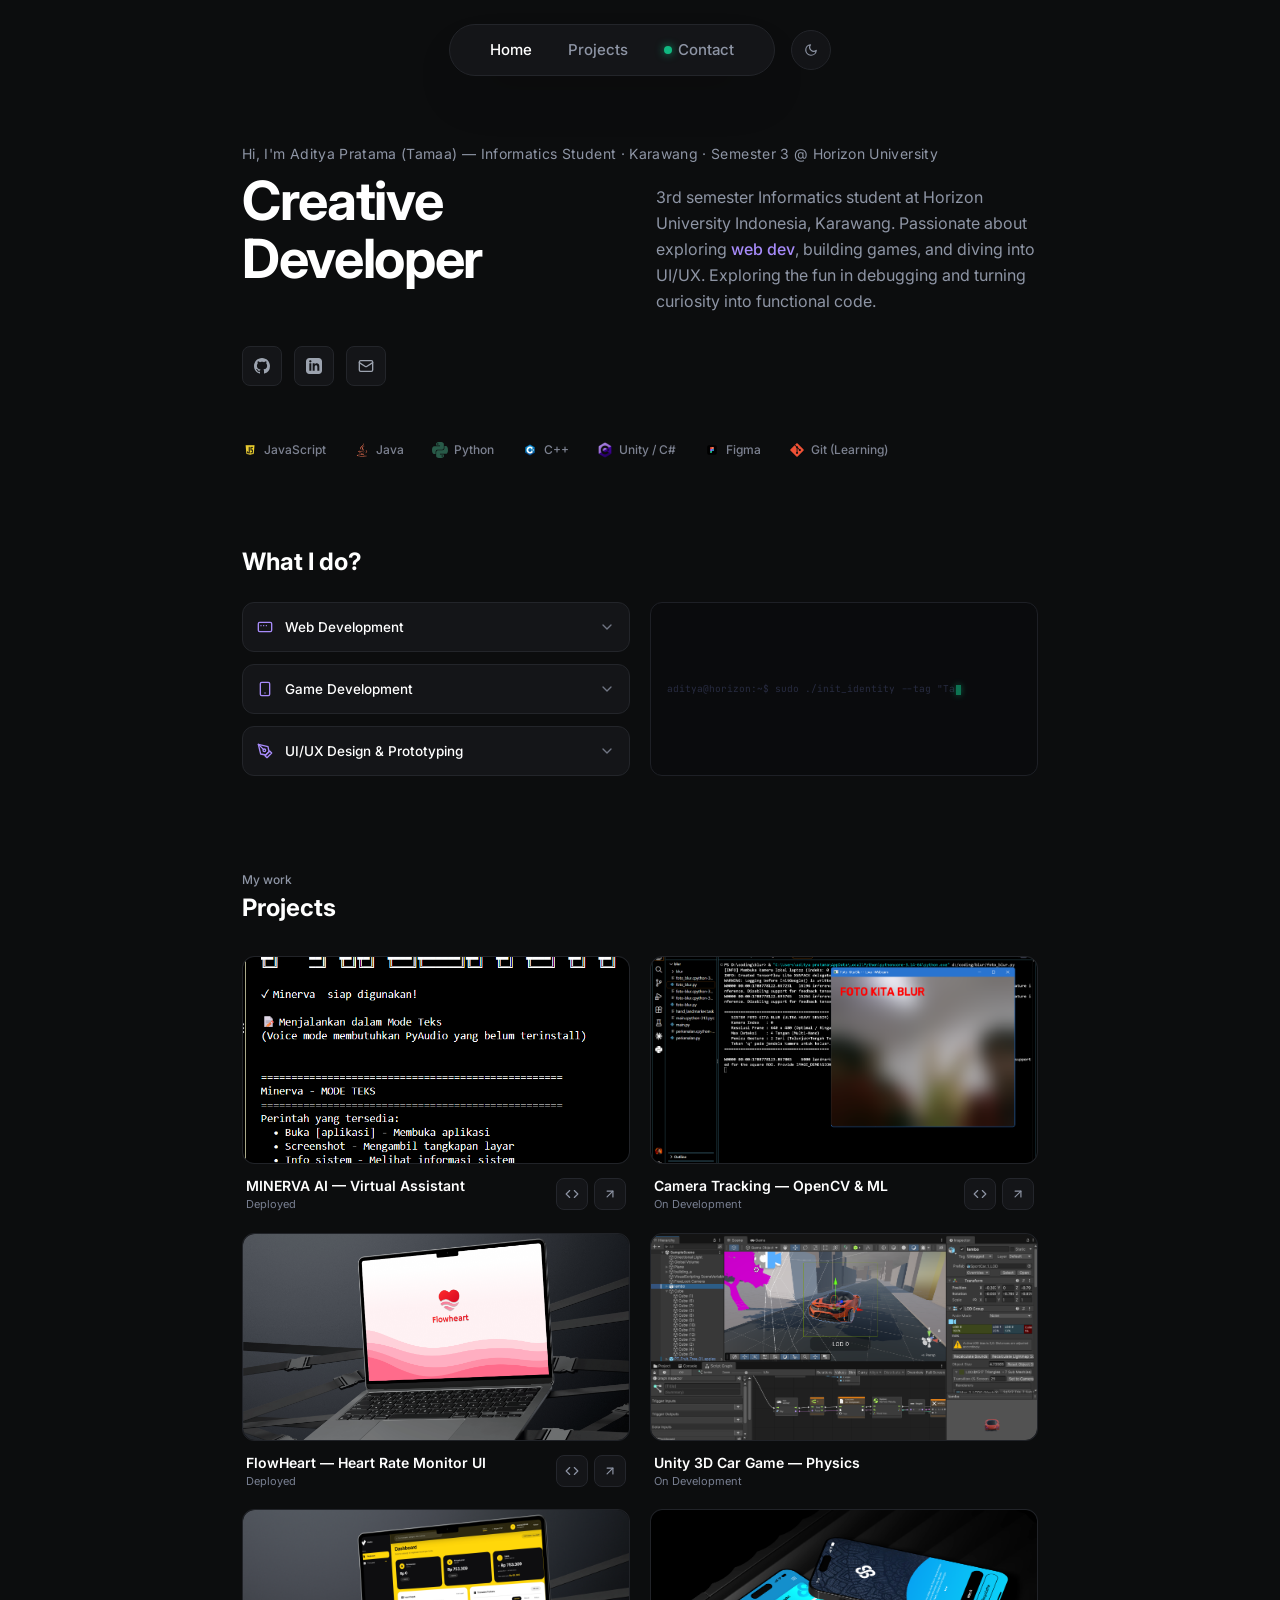
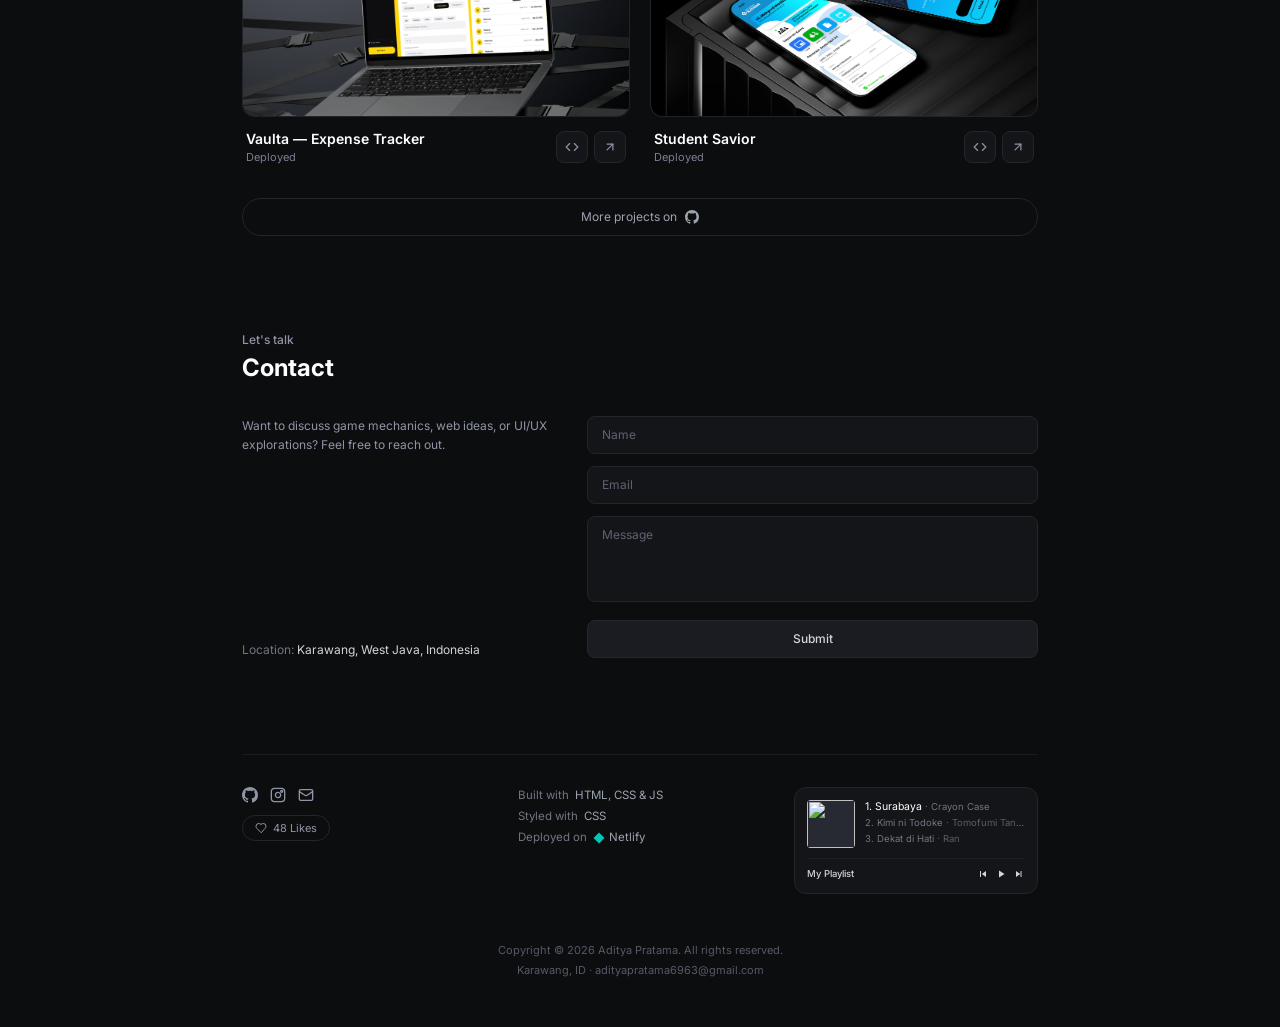
==== commit c29eec22: "feat: portfolio updates, theme toggle, projects, contact form, like button" ====
--- a/index.html
+++ b/index.html
@@ -1,516 +1,346 @@
-<!DOCTYPE html>
-<html lang="en">
-<head>
-  <meta charset="utf-8">
-  <meta name="viewport" content="width=device-width, initial-scale=1.0">
-  <title>Aditya Pratama (Tamaa) — Informatics Student &amp; Creative Developer</title>
-
-  <!-- Material Symbols Outlined -->
-  <link href="https://fonts.googleapis.com/css2?family=Material+Symbols+Outlined:wght,FILL@100..700,0..1&amp;display=swap" rel="stylesheet">
-  <!-- Google Fonts: Inter -->
-  <link href="https://fonts.googleapis.com" rel="preconnect">
-  <link crossorigin href="https://fonts.gstatic.com" rel="preconnect">
-  <link href="https://fonts.googleapis.com/css2?family=Inter:wght@300;400;500;600;700&amp;display=swap" rel="stylesheet">
-
-  <!-- CSS biasa -->
-  <link rel="stylesheet" href="style.css">
-</head>
-<body>
-
-  <!-- ===================== HEADER ===================== -->
-  <header class="site-header">
-    <div class="header-inner">
-      <a class="brand" href="#">
-        <span class="brand-icon">
-          <span class="material-symbols-outlined icon-md">terminal</span>
-        </span>
-        <span class="brand-name">
-          Aditya Pratama <span class="brand-sub">— Tamaa</span>
-        </span>
-      </a>
-
-      <nav class="main-nav">
-        <a href="#about">About</a>
-        <a href="#journey">Journey</a>
-        <a href="#skills">Skills</a>
-        <a href="#work">Work</a>
-        <a href="#contact">Contact</a>
-      </nav>
-
-      <div class="header-actions">
-        <a class="btn-header" href="mailto:adityapratama6963@gmail.com">Get in touch</a>
-      </div>
-    </div>
-  </header>
-
-  <main>
-
-    <!-- ===================== HERO ===================== -->
-    <section class="hero">
-      <div class="hero-inner">
-        <div class="pill">
-          <span class="ping-wrap">
-            <span class="ping"></span>
-            <span class="ping-dot"></span>
-          </span>
-          <span class="label-sm">Informatics Student · Karawang · Semester 3 @ Horizon University</span>
-        </div>
-
-        <h1 class="h-display-xl">Learning to build web, games, and design.</h1>
-
-        <p class="body-lg hero-sub">
-          Aditya Pratama — 3rd semester Informatics student at Horizon University Indonesia, Karawang. Passionate about exploring web dev, building games, and diving into UI/UX. Exploring the fun in debugging and turning curiosity into functional code.
-        </p>
-
-        <div class="hero-cta">
-          <a class="btn btn-dark" href="#work">
-            <span>View Work</span>
-            <span class="material-symbols-outlined icon-sm">arrow_forward</span>
-          </a>
-          <a class="btn btn-light" href="#contact">
-            <span>Get in touch</span>
-            <span class="material-symbols-outlined icon-sm">north_east</span>
-          </a>
-        </div>
-      </div>
-
-      <div class="metrics">
-        <div class="metric">
-          <span class="h-display-lg metric-value">6+</span>
-          <span class="body-sm metric-label">Completed Projects</span>
-        </div>
-        <div class="metric">
-          <span class="h-display-lg metric-value">5+</span>
-          <span class="body-sm metric-label">Tech Stacks Learned</span>
-        </div>
-        <div class="metric">
-          <span class="h-display-lg metric-value">Sem 3</span>
-          <span class="body-sm metric-label">Horizon University Student</span>
-        </div>
-        <div class="metric">
-          <span class="h-display-lg metric-value">∞</span>
-          <span class="body-sm metric-label">Bugs Solved &amp; Debugged</span>
-        </div>
-      </div>
-    </section>
-
-    <!-- ===================== ABOUT ===================== -->
-    <section class="section" id="about">
-      <div class="about-grid">
-        <div class="about-left">
-          <span class="eyebrow">About Aditya</span>
-          <h2 class="h-lg">Who am I</h2>
-          <p class="body-lg">
-            I'm Aditya, a 3rd semester Informatics student at Horizon University Indonesia, Karawang. Started coding as a curiosity, ended up hooked. Now I'm exploring web dev, building games, and diving into UI/UX.
-          </p>
-          <p class="body-md">
-            Believe it or not, I actually enjoy debugging—there's something deeply satisfying about finally solving an error that's been haunting you for hours. Most of my projects start with <em>"I wonder if I can build this?"</em> and end up as <em>"well, let's just try it and see."</em>
-          </p>
-        </div>
-
-        <div class="about-cards">
-          <div class="info-card">
-            <span class="label-sm lbl">University</span>
-            <span class="ttl">Horizon University</span>
-            <span class="body-sm sub">Informatics Engineering · Karawang</span>
-          </div>
-          <div class="info-card">
-            <span class="label-sm lbl">Current Focus</span>
-            <span class="ttl">Web &amp; Game Dev</span>
-            <span class="body-sm sub">Interactive experiences, Unity &amp; modern web</span>
-          </div>
-          <div class="info-card">
-            <span class="label-sm lbl">Side Interest</span>
-            <span class="ttl">UI/UX Design</span>
-            <span class="body-sm sub">Design Thinking &amp; Figma interface systems</span>
-          </div>
-          <div class="info-card">
-            <span class="label-sm lbl">Current Status</span>
-            <span class="ttl">Semester 3 Sprint</span>
-            <span class="body-sm sub">Still surviving &amp; continuously learning</span>
-          </div>
-        </div>
-      </div>
-    </section>
-
-    <!-- ===================== SELECTED WORKS ===================== -->
-    <section class="section" id="work">
-      <div class="section-head">
-        <div>
-          <span class="eyebrow">Featured Projects</span>
-          <h2 class="h-lg">Selected Works</h2>
-        </div>
-        <p class="body-md">
-          Some projects I've built across AI, computer vision, game development, and interface design. Some finished, some WIP.
-        </p>
-      </div>
-
-      <div class="projects">
-
-        <!-- Card 1: MINERVA AI -->
-        <div class="card card-hero">
-          <div class="card-hero-grid">
-            <div class="card-hero-left">
-              <div>
-                <div class="tag-row">
-                  <span class="tag">Python</span>
-                  <span class="tag">LLM</span>
-                  <span class="tag">CLI</span>
-                  <span class="tag tag-primary">Automation</span>
-                </div>
-                <h3 class="h-lg">MINERVA AI — Virtual Assistant &amp; Local Automation Tool</h3>
-                <p class="body-md">
-                  CLI-based AI assistant built in Python combining natural language processing (LLM) with local system automation—such as launching apps, taking screenshots, and monitoring hardware status in real-time.
-                </p>
-              </div>
-              <div class="detail-list">
-                <div class="detail-row">
-                  <span class="k">Core Engine</span>
-                  <span class="v">Python + Local OS Hooks</span>
-                </div>
-                <div class="detail-row">
-                  <span class="k">Capabilities</span>
-                  <span class="v">NLP &amp; System Automation</span>
-                </div>
-                <div class="detail-link">
-                  <a class="link-primary" href="https://github.com/aditya175-cyber" rel="noopener noreferrer" target="_blank">
-                    <span>Read project architecture</span>
-                    <span class="material-symbols-outlined icon-sm">chevron_right</span>
-                  </a>
-                </div>
-              </div>
-            </div>
-
-            <div class="card-hero-right">
-              <div class="img-box img-hero">
-                <img alt="MINERVA AI preview" src="assets/minerva.png">
-              </div>
-            </div>
-          </div>
-        </div>
-
-        <!-- Card 2 & 3 -->
-        <div class="project-grid-2">
-
-          <!-- Camera Tracking -->
-          <div class="card card-col">
-            <div>
-              <div class="tag-row">
-                <span class="tag">Python</span>
-                <span class="tag">OpenCV</span>
-                <span class="tag tag-primary">Computer Vision</span>
-              </div>
-              <h3 class="h-md">Camera Tracking — OpenCV &amp; ML Vision Project</h3>
-              <p class="body-md">
-                A Python-based camera tracking system leveraging OpenCV and machine learning algorithms for real-time motion detection and spatial landmark coordinates.
-              </p>
-            </div>
-            <div class="img-box">
-              <img alt="Camera Tracking preview" src="assets/blur.png">
-            </div>
-            <div class="card-foot">
-              <span class="body-sm">Real-time Vision Detection</span>
-              <a class="link-primary gap-1" href="https://github.com/aditya175-cyber" rel="noopener noreferrer" target="_blank">
-                <span>Inspect Story</span>
-                <span class="material-symbols-outlined icon-sm">chevron_right</span>
-              </a>
-            </div>
-          </div>
-
-          <!-- FlowHeart -->
-          <div class="card card-col">
-            <div>
-              <div class="tag-row">
-                <span class="tag">UI/UX</span>
-                <span class="tag">Figma</span>
-                <span class="tag tag-primary">
-                  <span class="material-symbols-outlined icon-xs">monitor_heart</span> Desktop App
-                </span>
-              </div>
-              <h3 class="h-md">FlowHeart — Desktop Heart Rate Monitoring App</h3>
-              <p class="body-md">
-                Desktop app UI/UX designed in Figma for monitoring heart rate via Bluetooth from smartwatches. Focused on clean telemetry data visualization that's intuitive to read.
-              </p>
-            </div>
-            <div class="img-box">
-              <img alt="FlowHeart preview" src="assets/flowheart.png">
-            </div>
-            <div class="card-foot">
-              <span class="body-sm">Bluetooth Telemetry UX</span>
-              <a class="link-primary gap-1" href="https://www.instagram.com/p/DZJzNIuGm3h/?utm_source=ig_web_copy_link&vrfl=MzRlODBiNWFlZA==&srtk=MzRlODBiNWFlZA==">
-                <span>Inspect Story</span>
-                <span class="material-symbols-outlined icon-sm">chevron_right</span>
-              </a>
-            </div>
-          </div>
-        </div>
-
-        <!-- Card 4 & 5 -->
-        <div class="project-grid-2">
-
-          <!-- RunBeyond -->
-          <div class="card card-col">
-            <div>
-              <div class="tag-row-sm">
-                <span class="tag tag-sm">HTML / CSS / JS</span>
-                <span class="tag tag-sm tag-primary">Web &amp; Visual Design</span>
-              </div>
-              <h3 class="h-md">RunBeyond — Footwear Showcase &amp; Poster Design</h3>
-              <p class="body-md mb-sm">
-                A clean, responsive shoe store website built with semantic HTML, CSS, and JS, coupled with the RBposter artwork featuring an energetic futuristic orange-and-white ripped paper design theme.
-              </p>
-            </div>
-            <div class="card-foot pt-lg">
-              <span class="body-sm">Responsive E-Commerce Concept</span>
-              <a class="circle-btn" href="https://github.com/aditya175-cyber" rel="noopener noreferrer" target="_blank">
-                <span class="material-symbols-outlined icon-md">arrow_forward</span>
-              </a>
-            </div>
-          </div>
-
-          <!-- Unity Car Game -->
-          <div class="card card-col">
-            <div>
-              <div class="tag-row-sm">
-                <span class="tag tag-sm">Unity Engine</span>
-                <span class="tag tag-sm tag-primary">Game Dev &amp; C#</span>
-              </div>
-              <h3 class="h-md">Unity 3D Car Game — Physics &amp; Visual Scripting</h3>
-              <p class="body-md mb-sm">
-                Exploring 3D game mechanics, vehicle controller physics, and terrain collision handling inside Unity Engine using visual scripting and custom C# logic.
-              </p>
-            </div>
-            <div class="card-foot pt-lg">
-              <span class="body-sm">Vehicle Mechanics Exploration</span>
-              <a class="circle-btn" href="https://github.com/aditya175-cyber" rel="noopener noreferrer" target="_blank">
-                <span class="material-symbols-outlined icon-md">arrow_forward</span>
-              </a>
-            </div>
-          </div>
-        </div>
-
-      </div>
-    </section>
-
-    <!-- ===================== JOURNEY ===================== -->
-    <section class="section" id="journey">
-      <div class="section-head">
-        <div>
-          <span class="eyebrow">Quest Log</span>
-          <h2 class="h-lg">Learning Journey &amp; Milestones</h2>
-        </div>
-        <p class="body-md">
-          My timeline from the first line of code to today. Still a long way to go, but enjoying every step of the process.
-        </p>
-      </div>
-
-      <div class="timeline">
-
-        <div class="timeline-row">
-          <div class="body-sm tl-when current">
-            <span class="dot"></span>
-            Currently Working On
-          </div>
-          <div class="tl-body">
-            <h3 class="tl-title">Building 2D/3D Games &amp; Semester 3 Sprint</h3>
-            <p class="body-sm tl-desc">
-              Learning Unity to build 2D and 3D games. Also diving deep into AI fundamentals (artificial intelligence, not the homework-making kind) and local system automation.
-            </p>
-          </div>
-          <div class="tl-end">
-            <span class="tl-badge">Semester 3 · Horizon</span>
-          </div>
-        </div>
-
-        <div class="timeline-row">
-          <div class="body-sm tl-when">Exploration</div>
-          <div class="tl-body">
-            <h3 class="tl-title">Frontend, Game Dev &amp; Interactive Design</h3>
-            <p class="body-sm tl-desc">
-              Experimented building landing pages with Three.js and Canvas 2D. Also conducted a Design Thinking project for UI/UX skills where I realized design truly shapes how software feels.
-            </p>
-          </div>
-          <div class="tl-end">
-            <span class="tl-badge">Design &amp; Creative Web</span>
-          </div>
-        </div>
-
-        <div class="timeline-row">
-          <div class="body-sm tl-when">Foundation</div>
-          <div class="tl-body">
-            <h3 class="tl-title">Data Structures &amp; Core Programming</h3>
-            <p class="body-sm tl-desc">
-              Mastered Stacks, Queues, and Binary Trees—confusing at first but deeply rewarding. Built a financial management system in C++ using linked lists, with debugging sessions running late into the night.
-            </p>
-          </div>
-          <div class="tl-end">
-            <span class="tl-badge">C++ &amp; Data Structures</span>
-          </div>
-        </div>
-
-        <div class="timeline-row">
-          <div class="body-sm tl-when">The Beginning</div>
-          <div class="tl-body">
-            <h3 class="tl-title">Started College at Horizon University</h3>
-            <p class="body-sm tl-desc">
-              First semester: programming logic fundamentals, HTML, CSS, and vanilla JavaScript. Built a classic-style 2D platformer game as my first milestone. Ugly? Yes. Proud? Absolutely.
-            </p>
-          </div>
-          <div class="tl-end">
-            <span class="tl-badge">Horizon University Indonesia</span>
-          </div>
-        </div>
-
-      </div>
-    </section>
-
-    <!-- ===================== SKILLS ===================== -->
-    <section class="section" id="skills">
-      <div class="skills-head">
-        <span class="eyebrow">Skill Set &amp; Tools</span>
-        <h2 class="h-lg">What I Work With</h2>
-        <p class="body-md">
-          An honest assessment of my current toolchain and domain proficiencies. The numbers are relative—what matters is continuous learning and never hesitating to ask when stuck.
-        </p>
-      </div>
-
-      <div class="skills-grid">
-        <!-- Core tooling -->
-        <div class="skill-box skills-left">
-          <div>
-            <h3 class="h-sm">Core Tooling</h3>
-            <p class="body-sm">Technologies and software I use daily across academic and personal projects.</p>
-            <div class="badges">
-              <span class="tag tag-lg">JavaScript</span>
-              <span class="tag tag-lg">C++</span>
-              <span class="tag tag-lg">Java</span>
-              <span class="tag tag-lg">HTML &amp; CSS</span>
-              <span class="tag tag-lg">Python</span>
-              <span class="tag tag-lg">Unity / C#</span>
-              <span class="tag tag-lg">Figma</span>
-              <span class="tag tag-lg">Git (Learning)</span>
-            </div>
-          </div>
-          <div class="caption skill-foot">Informatics Track • Horizon University Indonesia</div>
-        </div>
-
-        <!-- Competency matrix -->
-        <div class="skill-box skills-right">
-          <div>
-            <h3 class="h-sm">Honest Competency Matrix</h3>
-            <p class="body-sm">Self-assessed comfort level based on real hands-on implementation experience.</p>
-            <div class="meters">
-              <div>
-                <div class="meter-top"><span class="n">UI/UX Design</span><span class="p">~65%</span></div>
-                <div class="bar"><div class="bar-fill" style="width: 65%"></div></div>
-              </div>
-              <div>
-                <div class="meter-top"><span class="n">Web Development</span><span class="p">~45%</span></div>
-                <div class="bar"><div class="bar-fill" style="width: 45%"></div></div>
-              </div>
-              <div>
-                <div class="meter-top"><span class="n">Game Development</span><span class="p">~40%</span></div>
-                <div class="bar"><div class="bar-fill" style="width: 40%"></div></div>
-              </div>
-              <div>
-                <div class="meter-top"><span class="n">Database &amp; Data Structures</span><span class="p">~30%</span></div>
-                <div class="bar"><div class="bar-fill" style="width: 30%"></div></div>
-              </div>
-              <div>
-                <div class="meter-top"><span class="n">Mobile Development</span><span class="p">~25%</span></div>
-                <div class="bar"><div class="bar-fill" style="width: 25%"></div></div>
-              </div>
-            </div>
-          </div>
-        </div>
-      </div>
-
-      <!-- Quote -->
-      <div class="quote-card">
-        <span class="quote-mark">“</span>
-        <div class="quote-inner">
-          <blockquote>
-            What I love about coding isn't when everything works smoothly, but when you finally figure out why that error appeared after being stuck for hours. That's the real dopamine hit.
-          </blockquote>
-          <div class="quote-author">
-            <span class="dot"></span>
-            <span>Aditya Pratama — Personal Developer Notes</span>
-          </div>
-        </div>
-      </div>
-    </section>
-
-    <!-- ===================== CONTACT ===================== -->
-    <section class="contact" id="contact">
-      <div class="contact-box">
-        <div class="halo"></div>
-        <div class="contact-inner">
-          <span class="eyebrow">Initiate Dialogue</span>
-          <h2 class="h-display-lg">Let's Talk — Have a project or collaboration in mind?</h2>
-          <p class="body-lg">
-            Want to discuss game mechanics, web ideas, or UI/UX explorations? Drop me a message or let's connect.
-          </p>
-
-          <div class="pill-row">
-            <span class="tag">Location: Karawang, West Java</span>
-            <span class="tag">Focus: Web, Game &amp; UI/UX</span>
-          </div>
-
-          <div class="btn-row">
-            <a class="btn btn-dark btn-shadow" href="mailto:adityapratama6963@gmail.com">
-              <span class="material-symbols-outlined icon-sm">mail</span>
-              <span>adityapratama6963@gmail.com</span>
-            </a>
-            <a class="btn btn-light" href="mailto:adityapratama6963@gmail.com?subject=Hello%20Aditya">
-              <span class="material-symbols-outlined icon-sm">send</span>
-              <span>Send Message</span>
-            </a>
-          </div>
-
-          <div class="social-row">
-            <a href="https://github.com/aditya175-cyber" rel="noopener noreferrer" target="_blank">GitHub</a>
-            <span class="sep">•</span>
-            <a href="https://aditya175-cyber.github.io/portofolio/" rel="noopener noreferrer" target="_blank">Portfolio V1</a>
-            <span class="sep">•</span>
-            <a href="mailto:adityapratama6963@gmail.com">Email</a>
-          </div>
-        </div>
-      </div>
-    </section>
-
-  </main>
-
-  <!-- ===================== FOOTER ===================== -->
-  <footer class="site-footer">
-    <div class="footer-inner">
-      <div class="footer-left">
-        <span class="body-sm copy">© 2026 Aditya Pratama — Horizon University Indonesia. Milled with precision.</span>
-        <span class="bar-sep">|</span>
-        <span class="caption time">
-          <i></i>
-          Karawang, ID — <span id="current-time">10:42 AM WIB</span>
-        </span>
-      </div>
-      <nav class="footer-nav">
-        <a href="#about">About</a>
-        <a href="#journey">Journey</a>
-        <a href="https://github.com/aditya175-cyber" rel="noopener noreferrer" target="_blank">GitHub</a>
-        <a href="mailto:adityapratama6963@gmail.com">Email</a>
-      </nav>
-    </div>
-  </footer>
-
-  <!-- Jam live WIB -->
-  <script>
-    function updateClock() {
-      var now = new Date();
-      var options = { timeZone: 'Asia/Jakarta', hour: '2-digit', minute: '2-digit', hour12: true };
-      var timeString = now.toLocaleTimeString('en-US', options) + ' WIB';
-      var el = document.getElementById('current-time');
-      if (el) el.textContent = timeString;
-    }
-    updateClock();
-    setInterval(updateClock, 30000);
-  </script>
-</body>
-</html>+<!DOCTYPE html>
+<html lang="en">
+<head>
+  <meta charset="utf-8">
+  <meta name="viewport" content="width=device-width, initial-scale=1.0">
+  <title>Aditya Pratama (Tamaa) — Informatics Student &amp; Creative Developer</title>
+
+  <!-- Google Fonts: Inter & JetBrains Mono -->
+  <link rel="preconnect" href="https://fonts.googleapis.com">
+  <link rel="preconnect" href="https://fonts.gstatic.com" crossorigin>
+  <link href="https://fonts.googleapis.com/css2?family=Inter:wght@300;400;500;600;700&family=JetBrains+Mono:wght@400;500&display=swap" rel="stylesheet">
+
+  <link rel="stylesheet" href="css/main.css">
+</head>
+<body>
+
+  <!-- Sprite ikon SVG: dipakai ulang lewat <use href="#icon-..."> -->
+  <svg xmlns="http://www.w3.org/2000/svg" style="display:none" aria-hidden="true">
+    <symbol id="icon-github" viewBox="0 0 24 24"><path d="M12 0C5.37 0 0 5.37 0 12c0 5.31 3.435 9.795 8.205 11.385.6.105.825-.255.825-.57 0-.285-.015-1.23-.015-2.235-3.015.555-3.795-.735-4.035-1.41-.135-.345-.72-1.41-1.23-1.695-.42-.225-1.02-.78-.015-.795.945-.015 1.62.87 1.845 1.23 1.08 1.815 2.805 1.305 3.495.99.105-.78.42-1.305.765-1.605-2.67-.3-5.46-1.335-5.46-5.925 0-1.305.465-2.385 1.23-3.225-.12-.3-.54-1.53.12-3.18 0 0 1.005-.315 3.3 1.23.96-.27 1.98-.405 3-.405s2.04.135 3 .405c2.295-1.56 3.3-1.23 3.3-1.23.66 1.65.24 2.88.12 3.18.765.84 1.23 1.905 1.23 3.225 0 4.605-2.805 5.625-5.475 5.925.435.375.81 1.095.81 2.22 0 1.605-.015 2.895-.015 3.3 0 .315.225.69.825.57A12.02 12.02 0 0024 12c0-6.63-5.37-12-12-12z"/></symbol>
+    <symbol id="icon-linkedin" viewBox="0 0 24 24"><path d="M19 0h-14c-2.761 0-5 2.239-5 5v14c0 2.761 2.239 5 5 5h14c2.762 0 5-2.239 5-5v-14c0-2.761-2.238-5-5-5zm-11 19h-3v-11h3v11zm-1.5-12.268c-.966 0-1.75-.79-1.75-1.764s.784-1.764 1.75-1.764 1.75.79 1.75 1.764-.783 1.764-1.75 1.764zm13.5 12.268h-3v-5.604c0-3.368-4-3.113-4 0v5.604h-3v-11h3v1.765c1.396-2.586 7-2.777 7 2.476v6.759z"/></symbol>
+    <symbol id="icon-mail" viewBox="0 0 24 24"><g fill="none" stroke="currentColor" stroke-width="2" stroke-linecap="round" stroke-linejoin="round"><rect width="20" height="16" x="2" y="4" rx="2"/><path d="m22 7-8.97 5.7a1.94 1.94 0 0 1-2.06 0L2 7"/></g></symbol>
+    <symbol id="icon-monitor" viewBox="0 0 24 24"><g fill="none" stroke="currentColor" stroke-width="2" stroke-linecap="round" stroke-linejoin="round"><rect width="20" height="14" x="2" y="5" rx="2"/><path d="M6 10h.01M10 10h.01M14 10h.01"/></g></symbol>
+    <symbol id="icon-phone" viewBox="0 0 24 24"><g fill="none" stroke="currentColor" stroke-width="2" stroke-linecap="round" stroke-linejoin="round"><rect width="14" height="20" x="5" y="2" rx="2"/><path d="M12 18h.01"/></g></symbol>
+    <symbol id="icon-pen-tool" viewBox="0 0 24 24"><g fill="none" stroke="currentColor" stroke-width="2" stroke-linecap="round" stroke-linejoin="round"><path d="m12 19 7-7 3 3-7 7-3-3z"/><path d="m18 13-1.5-7.5L2 2l3.5 14.5L13 18l5-5z"/><path d="m2 2 7.586 7.586"/><circle cx="11" cy="11" r="2"/></g></symbol>
+    <symbol id="icon-chevron-down" viewBox="0 0 24 24"><g fill="none" stroke="currentColor" stroke-width="2" stroke-linecap="round" stroke-linejoin="round"><path d="m6 9 6 6 6-6"/></g></symbol>
+    <symbol id="icon-code" viewBox="0 0 24 24"><g fill="none" stroke="currentColor" stroke-width="2" stroke-linecap="round" stroke-linejoin="round"><polyline points="16 18 22 12 16 6"/><polyline points="8 6 2 12 8 18"/></g></symbol>
+    <symbol id="icon-arrow-up-right" viewBox="0 0 24 24"><g fill="none" stroke="currentColor" stroke-width="2" stroke-linecap="round" stroke-linejoin="round"><line x1="7" x2="17" y1="17" y2="7"/><polyline points="7 7 17 7 17 17"/></g></symbol>
+    <symbol id="icon-heart" viewBox="0 0 24 24"><g fill="none" stroke="currentColor" stroke-width="2" stroke-linecap="round" stroke-linejoin="round"><path d="M19 14c1.49-1.46 3-3.21 3-5.5A5.5 5.5 0 0 0 16.5 3c-1.76 0-3 .5-4.5 2-1.5-1.5-2.74-2-4.5-2A5.5 5.5 0 0 0 2 8.5c0 2.3 1.5 4.05 3 5.5l7 7Z"/></g></symbol>
+    <symbol id="icon-astro" viewBox="0 0 24 24"><path d="M8.857 3h6.286l7.857 18h-4.714l-1.571-3.6H7.285L5.714 21H1L8.857 3zm-.286 10.8h6.858L12 5.4 8.571 13.8z"/></symbol>
+    <symbol id="icon-netlify" viewBox="0 0 24 24"><path d="M12 1 23 12 12 23 1 12z"/></symbol>
+    <symbol id="icon-spotify" viewBox="0 0 24 24"><path d="M12 0C5.373 0 0 5.373 0 12s5.373 12 12 12 12-5.373 12-12S18.627 0 12 0zm5.5 17.3c-.2.3-.6.4-.9.2-2.5-1.5-5.6-1.9-9.3-1-.4.1-.7-.2-.8-.5-.1-.4.2-.7.5-.8 4.1-.9 7.6-.5 10.3 1.2.3.2.4.6.2.9zm1.5-3.3c-.3.4-.8.5-1.2.3-3-1.8-7.5-2.4-11-1.3-.4.1-.9-.1-1-.6-.1-.4.1-.9.6-1 4.1-1.2 9.1-.6 12.4 1.5.4.1.5.7.2 1.1zm.1-3.4C15.5 8.4 9.5 8.2 6 9.3c-.5.2-1.1-.1-1.2-.7-.2-.5.1-1.1.7-1.2 4.1-1.2 10.7-1 14.8 1.4.5.3.7.9.4 1.4-.3.5-.9.7-1.6.4z"/></symbol>
+    <symbol id="icon-prev" viewBox="0 0 24 24"><path d="M6 6h2v12H6zm3.5 6 8.5 6V6z"/></symbol>
+    <symbol id="icon-play" viewBox="0 0 24 24"><path d="M8 5v14l11-7z"/></symbol>
+    <symbol id="icon-pause" viewBox="0 0 24 24"><path d="M6 5h4v14H6zm8 0h4v14h-4z"/></symbol>
+    <symbol id="icon-next" viewBox="0 0 24 24"><path d="m6 18 8.5-6L6 6v12zm9-12v12h2V6h-2z"/></symbol>
+    <symbol id="icon-sun" viewBox="0 0 24 24"><g fill="none" stroke="currentColor" stroke-width="2" stroke-linecap="round" stroke-linejoin="round"><circle cx="12" cy="12" r="4"/><path d="M12 2v2m0 16v2M4.93 4.93l1.41 1.41m11.32 11.32l1.41 1.41M2 12h2m16 0h2M4.93 19.07l1.41-1.41m11.32-11.32l1.41-1.41"/></g></symbol>
+    <symbol id="icon-moon" viewBox="0 0 24 24"><g fill="none" stroke="currentColor" stroke-width="2" stroke-linecap="round" stroke-linejoin="round"><path d="M21 12.79A9 9 0 1 1 11.21 3 7 7 0 0 0 21 12.79z"/></g></symbol>
+    <symbol id="icon-instagram" viewBox="0 0 24 24"><g fill="none" stroke="currentColor" stroke-width="2" stroke-linecap="round" stroke-linejoin="round"><rect width="20" height="20" x="2" y="2" rx="5" ry="5"/><path d="M16 11.37A4 4 0 1 1 12.63 8 4 4 0 0 1 16 11.37Z"/><circle cx="17.5" cy="6.5" r="1.5"/></g></symbol>
+  </svg>
+
+  <!-- Navigasi -->
+  <header class="navbar">
+    <nav class="navbar__list" aria-label="Navigasi utama">
+      <a class="navbar__link navbar__link--active" href="#hero">Home</a>
+      <a class="navbar__link" href="#projects">Projects</a>
+      <a class="navbar__link navbar__link--status" href="#contact">
+        <span class="navbar__dot"></span>
+        Contact
+      </a>
+    </nav>
+    <button class="theme-toggle" type="button" data-theme-toggle aria-label="Toggle theme">
+      <svg class="icon icon--sm" data-sun-icon style="display:none"><use href="#icon-sun"/></svg>
+      <svg class="icon icon--sm" data-moon-icon><use href="#icon-moon"/></svg>
+    </button>
+  </header>
+
+  <main class="container">
+
+    <!-- Hero -->
+    <section class="hero" id="hero">
+      <p class="hero__greeting">Hi, I'm Aditya Pratama (Tamaa) — Informatics Student · Karawang · Semester 3 @ Horizon University</p>
+
+      <div class="hero__intro">
+        <h1 class="hero__title">Creative<br>Developer</h1>
+        <p class="hero__description">
+          3rd semester Informatics student at Horizon University Indonesia, Karawang. Passionate about exploring
+          <span class="hero__highlight">web dev</span>, building games, and diving into UI/UX. Exploring the fun in debugging and turning curiosity into functional code.
+        </p>
+      </div>
+
+      <div class="hero__socials">
+        <a class="icon-btn" href="https://github.com/aditya175-cyber" target="_blank" rel="noreferrer" aria-label="GitHub Profile">
+          <svg class="icon"><use href="#icon-github"/></svg>
+        </a>
+        <a class="icon-btn" href="https://www.linkedin.com/in/aditya-pratama-a3a086324" target="_blank" rel="noreferrer" aria-label="LinkedIn Profile">
+          <svg class="icon"><use href="#icon-linkedin"/></svg>
+        </a>
+        <a class="icon-btn" href="mailto:adityapratama6963@gmail.com" aria-label="Email Contact">
+          <svg class="icon"><use href="#icon-mail"/></svg>
+        </a>
+      </div>
+
+      <div class="tech-stack">
+        <span class="tech-stack__item"><img class="tech-stack__icon" src="assets/tech/javascript.webp" alt="" width="16" height="16" loading="lazy"> JavaScript</span>
+        <span class="tech-stack__item"><img class="tech-stack__icon" src="assets/tech/java.svg" alt="" width="16" height="16" loading="lazy"> Java</span>
+        <span class="tech-stack__item"><img class="tech-stack__icon" src="assets/tech/python.svg" alt="" width="16" height="16" loading="lazy"> Python</span>
+        <span class="tech-stack__item"><img class="tech-stack__icon" src="assets/tech/cpp.webp" alt="" width="16" height="16" loading="lazy"> C++</span>
+        <span class="tech-stack__item"><img class="tech-stack__icon" src="assets/tech/csharp.webp" alt="" width="16" height="16" loading="lazy"> Unity / C#</span>
+        <span class="tech-stack__item"><img class="tech-stack__icon" src="assets/tech/figma.webp" alt="" width="16" height="16" loading="lazy"> Figma</span>
+        <span class="tech-stack__item"><img class="tech-stack__icon" src="assets/tech/git.webp" alt="" width="16" height="16" loading="lazy"> Git (Learning)</span>
+      </div>
+    </section>
+
+    <!-- What I do -->
+    <section class="section">
+      <h2 class="section__title">What I do?</h2>
+
+      <div class="services">
+        <div class="services__list">
+          <div class="service">
+            <button class="service__head" type="button" aria-expanded="false">
+              <div class="service__main">
+                <svg class="icon service__icon"><use href="#icon-monitor"/></svg>
+                <span class="service__label">Web Development</span>
+              </div>
+              <svg class="icon service__chevron"><use href="#icon-chevron-down"/></svg>
+            </button>
+            <div class="service__desc">
+              <p>Building responsive landing pages and websites with semantic HTML, CSS, and vanilla JavaScript. Currently exploring modern tooling, Git workflows, and turning curiosity into functional code.</p>
+            </div>
+          </div>
+          <div class="service">
+            <button class="service__head" type="button" aria-expanded="false">
+              <div class="service__main">
+                <svg class="icon service__icon"><use href="#icon-phone"/></svg>
+                <span class="service__label">Game Development</span>
+              </div>
+              <svg class="icon service__chevron"><use href="#icon-chevron-down"/></svg>
+            </button>
+            <div class="service__desc">
+              <p>Exploring 2D and 3D game mechanics in Unity Engine using custom C# logic and visual scripting — vehicle controller physics, terrain collision handling, and a classic-style 2D platformer as the first milestone.</p>
+            </div>
+          </div>
+          <div class="service">
+            <button class="service__head" type="button" aria-expanded="false">
+              <div class="service__main">
+                <svg class="icon service__icon"><use href="#icon-pen-tool"/></svg>
+                <span class="service__label">UI/UX Design &amp; Prototyping</span>
+              </div>
+              <svg class="icon service__chevron"><use href="#icon-chevron-down"/></svg>
+            </button>
+            <div class="service__desc">
+              <p>Designing interfaces in Figma with a Design Thinking approach — like FlowHeart, a desktop heart-rate monitoring app focused on clean telemetry visualization that's intuitive to read.</p>
+            </div>
+          </div>
+        </div>
+
+        <div class="terminal" aria-hidden="true">
+          <div class="terminal__content">
+<span class="terminal__line">aditya@horizon:~$ whoami</span>
+<span class="terminal__line">Aditya Pratama — Informatics student, Karawang</span>
+<span class="terminal__line">aditya@horizon:~$ cat focus.txt</span>
+<span class="terminal__line">Web dev · Game dev (Unity) · UI/UX Design</span>
+<span class="terminal__line">aditya@horizon:~$ ./debug --hours 4 --error "haunting"</span>
+<span class="terminal__line">&gt; Error solved. Dopamine hit acquired.</span>
+<span class="terminal__line">aditya@horizon:~$ projects --list</span>
+<span class="terminal__line">MINERVA AI · Camera Tracking · FlowHeart</span>
+<span class="terminal__line">RunBeyond · Unity 3D Car Game</span>
+<span class="terminal__line">aditya@horizon:~$ mindset --print</span>
+<span class="terminal__line">"I wonder if I can build this?" —&gt; "well, let's try."</span>
+<span class="terminal__line">aditya@horizon:~$ _</span>
+          </div>
+        </div>
+      </div>
+    </section>
+
+    <!-- Projects -->
+    <section class="section" id="projects">
+      <p class="section__eyebrow">My work</p>
+      <h2 class="section__title">Projects</h2>
+
+      <div class="projects">
+        <article class="project">
+          <div class="project__thumb"><img src="assets/minerva.png" alt="MINERVA AI preview"></div>
+          <div class="project__meta">
+            <div>
+              <h3 class="project__name">MINERVA AI — Virtual Assistant</h3>
+              <p class="project__status">Deployed</p>
+            </div>
+            <div class="project__actions">
+              <a class="icon-btn icon-btn--sm" href="https://github.com/aditya175-cyber/minerva-ai.git" target="_blank" rel="noreferrer" aria-label="View Code"><svg class="icon icon--sm"><use href="#icon-code"/></svg></a>
+              <a class="icon-btn icon-btn--sm" href="https://github.com/aditya175-cyber" target="_blank" rel="noreferrer" aria-label="Visit Website"><svg class="icon icon--sm"><use href="#icon-arrow-up-right"/></svg></a>
+            </div>
+          </div>
+        </article>
+        <article class="project">
+          <div class="project__thumb"><img src="assets/blur.png" alt="Camera Tracking preview"></div>
+          <div class="project__meta">
+            <div>
+              <h3 class="project__name">Camera Tracking — OpenCV &amp; ML</h3>
+              <p class="project__status">On Development</p>
+            </div>
+            <div class="project__actions">
+              <a class="icon-btn icon-btn--sm" href="https://github.com/aditya175-cyber/blur_1.git" target="_blank" rel="noreferrer" aria-label="View Code"><svg class="icon icon--sm"><use href="#icon-code"/></svg></a>
+              <a class="icon-btn icon-btn--sm" href="https://github.com/aditya175-cyber" target="_blank" rel="noreferrer" aria-label="Visit Website"><svg class="icon icon--sm"><use href="#icon-arrow-up-right"/></svg></a>
+            </div>
+          </div>
+        </article>
+        <article class="project">
+          <div class="project__thumb"><img src="assets/flowheart.png" alt="FlowHeart preview"></div>
+          <div class="project__meta">
+            <div>
+              <h3 class="project__name">FlowHeart — Heart Rate Monitor UI</h3>
+              <p class="project__status">Deployed</p>
+            </div>
+            <div class="project__actions">
+              <a class="icon-btn icon-btn--sm" href="https://github.com/aditya175-cyber" target="_blank" rel="noreferrer" aria-label="View Code"><svg class="icon icon--sm"><use href="#icon-code"/></svg></a>
+              <a class="icon-btn icon-btn--sm" href="https://github.com/aditya175-cyber" target="_blank" rel="noreferrer" aria-label="Visit Website"><svg class="icon icon--sm"><use href="#icon-arrow-up-right"/></svg></a>
+            </div>
+          </div>
+        </article>
+        <article class="project">
+          <div class="project__thumb"><img src="assets/unity-car.png" alt="Unity 3D Car Game preview"></div>
+          <div class="project__meta">
+            <div>
+              <h3 class="project__name">Unity 3D Car Game — Physics</h3>
+              <p class="project__status">On Development</p>
+            </div>
+          </div>
+        </article>
+        <article class="project">
+          <div class="project__thumb"><img src="assets/vaulta.png" alt="Vaulta preview"></div>
+          <div class="project__meta">
+            <div>
+              <h3 class="project__name">Vaulta — Expense Tracker</h3>
+              <p class="project__status">Deployed</p>
+            </div>
+            <div class="project__actions">
+              <a class="icon-btn icon-btn--sm" href="https://github.com/aditya175-cyber/Vaulta.git" target="_blank" rel="noreferrer" aria-label="View Code"><svg class="icon icon--sm"><use href="#icon-code"/></svg></a>
+              <a class="icon-btn icon-btn--sm" href="https://github.com/aditya175-cyber" target="_blank" rel="noreferrer" aria-label="Visit Website"><svg class="icon icon--sm"><use href="#icon-arrow-up-right"/></svg></a>
+            </div>
+          </div>
+        </article>
+        </article>
+        <article class="project">
+          <div class="project__thumb"><img src="assets/student-savior.png" alt="Student Savior preview"></div>
+          <div class="project__meta">
+            <div>
+              <h3 class="project__name">Student Savior</h3>
+              <p class="project__status">Deployed</p>
+            </div>
+            <div class="project__actions">
+              <a class="icon-btn icon-btn--sm" href="https://github.com/Adjieshyam/Savior.git" target="_blank" rel="noreferrer" aria-label="View Code"><svg class="icon icon--sm"><use href="#icon-code"/></svg></a>
+              <a class="icon-btn icon-btn--sm" href="https://github.com/aditya175-cyber" target="_blank" rel="noreferrer" aria-label="Visit Website"><svg class="icon icon--sm"><use href="#icon-arrow-up-right"/></svg></a>
+            </div>
+          </div>
+        </article>
+      </div>
+
+      <a class="pill-link" href="https://github.com/aditya175-cyber" target="_blank" rel="noreferrer">
+        More projects on
+        <svg class="icon icon--sm"><use href="#icon-github"/></svg>
+      </a>
+    </section>
+
+    <!-- Contact -->
+    <section class="section" id="contact">
+      <p class="section__eyebrow">Let's talk</p>
+      <h2 class="section__title">Contact</h2>
+
+      <div class="contact">
+        <div class="contact__info">
+          <p class="contact__text">Want to discuss game mechanics, web ideas, or UI/UX explorations? Feel free to reach out.</p>
+          <div class="contact__location">Location: <span>Karawang, West Java, Indonesia</span></div>
+        </div>
+
+        <div class="contact__form">
+          <form class="form" data-contact-form>
+            <div>
+              <label class="sr-only" for="name">Name</label>
+              <input class="form__control" id="name" name="name" type="text" placeholder="Name">
+            </div>
+            <div>
+              <label class="sr-only" for="email">Email</label>
+              <input class="form__control" id="email" name="email" type="email" placeholder="Email">
+            </div>
+            <div>
+              <label class="sr-only" for="message">Message</label>
+              <textarea class="form__control form__control--textarea" id="message" name="message" rows="4" placeholder="Message"></textarea>
+            </div>
+            <button class="form__submit" type="submit">Submit</button>
+          </form>
+        </div>
+      </div>
+    </section>
+
+    <!-- Footer -->
+    <footer class="footer">
+      <div class="footer__grid">
+        <div class="footer__social">
+          <div class="footer__social-links">
+            <a href="https://github.com/aditya175-cyber" target="_blank" rel="noreferrer" aria-label="GitHub"><svg class="icon"><use href="#icon-github"/></svg></a>
+            <a href="https://www.instagram.com/kh4slanaaa/" target="_blank" rel="noreferrer" aria-label="Instagram"><svg class="icon"><use href="#icon-instagram"/></svg></a>
+            <a href="mailto:adityapratama6963@gmail.com" aria-label="Mail"><svg class="icon"><use href="#icon-mail"/></svg></a>
+          </div>
+          <div>
+            <button class="pill-btn" type="button" data-like-btn>
+              <svg class="icon icon--xs"><use href="#icon-heart"/></svg>
+              <span data-like-count>48 Likes</span>
+            </button>
+          </div>
+        </div>
+
+        <div class="footer__credits">
+  <div class="footer__credit">
+    <span>Built with</span>
+    <strong>HTML, CSS &amp; JS</strong>
+  </div>
+  <div class="footer__credit">
+    <span>Styled with</span>
+    <strong>CSS</strong>
+  </div>
+  <div class="footer__credit">
+    <span>Deployed on</span>
+    <strong><svg class="icon icon--xs icon--netlify"><use href="#icon-netlify"/></svg> Netlify</strong>
+  </div>
+</div>
+
+        <div class="player" data-player>
+  <div class="player__top">
+    <div class="player__cover">
+      <img data-cover src="assets/music/cover1.jpg" alt="" width="48" height="48">
+    </div>
+    <div class="player__tracks">
+      <button class="player__track player__track--current" type="button"
+              data-src="assets/music/Surabaya.mp3" data-cover="assets/music/crayon-case.jpg">
+        <span class="player__title">1. Surabaya <small>· Crayon Case</small></span>
+      </button>
+      <button class="player__track" type="button"
+              data-src="assets/music/Kimi-ni-Todoke.mp3" data-cover="assets/music/kimi-ni-todoke.jpg">2. Kimi ni Todoke <small>· Tomofumi Tanizawa</small></button>
+      <button class="player__track" type="button"
+              data-src="assets/music/Dekat-di-Hati.mp3" data-cover="assets/music/rAn.jpg">3. Dekat di Hati <small>· Ran</small></button>
+    </div>
+  </div>
+  <div class="player__bottom">
+    <span class="player__playlist">My Playlist</span>
+    <div class="player__controls">
+      <button class="player__btn" type="button" data-prev aria-label="Previous"><svg class="icon icon--xs"><use href="#icon-prev"/></svg></button>
+      <button class="player__btn" type="button" data-play aria-label="Play"><svg class="icon icon--xs"><use href="#icon-play"/></svg></button>
+      <button class="player__btn" type="button" data-next aria-label="Next"><svg class="icon icon--xs"><use href="#icon-next"/></svg></button>
+    </div>
+  </div>
+</div>
+      </div>
+
+      <div class="footer__copyright">
+        <p>Copyright © 2026 Aditya Pratama. All rights reserved.</p>
+        <p>Karawang, ID · adityapratama6963@gmail.com</p>
+      </div>
+    </footer>
+
+  </main>
+
+  <script src="js/main.js"></script>
+</body>
+</html>
--- a/css/main.css
+++ b/css/main.css
@@ -0,0 +1,19 @@
+/* Titik masuk CSS: semua file diimpor dari sini */
+
+/* Base */
+@import url('base/variables.css');
+@import url('base/reset.css');
+@import url('base/base.css');
+
+/* Components */
+@import url('components/icon.css');
+@import url('components/buttons.css');
+@import url('components/navbar.css');
+@import url('components/form.css');
+
+/* Sections */
+@import url('sections/hero.css');
+@import url('sections/services.css');
+@import url('sections/projects.css');
+@import url('sections/contact.css');
+@import url('sections/footer.css');
